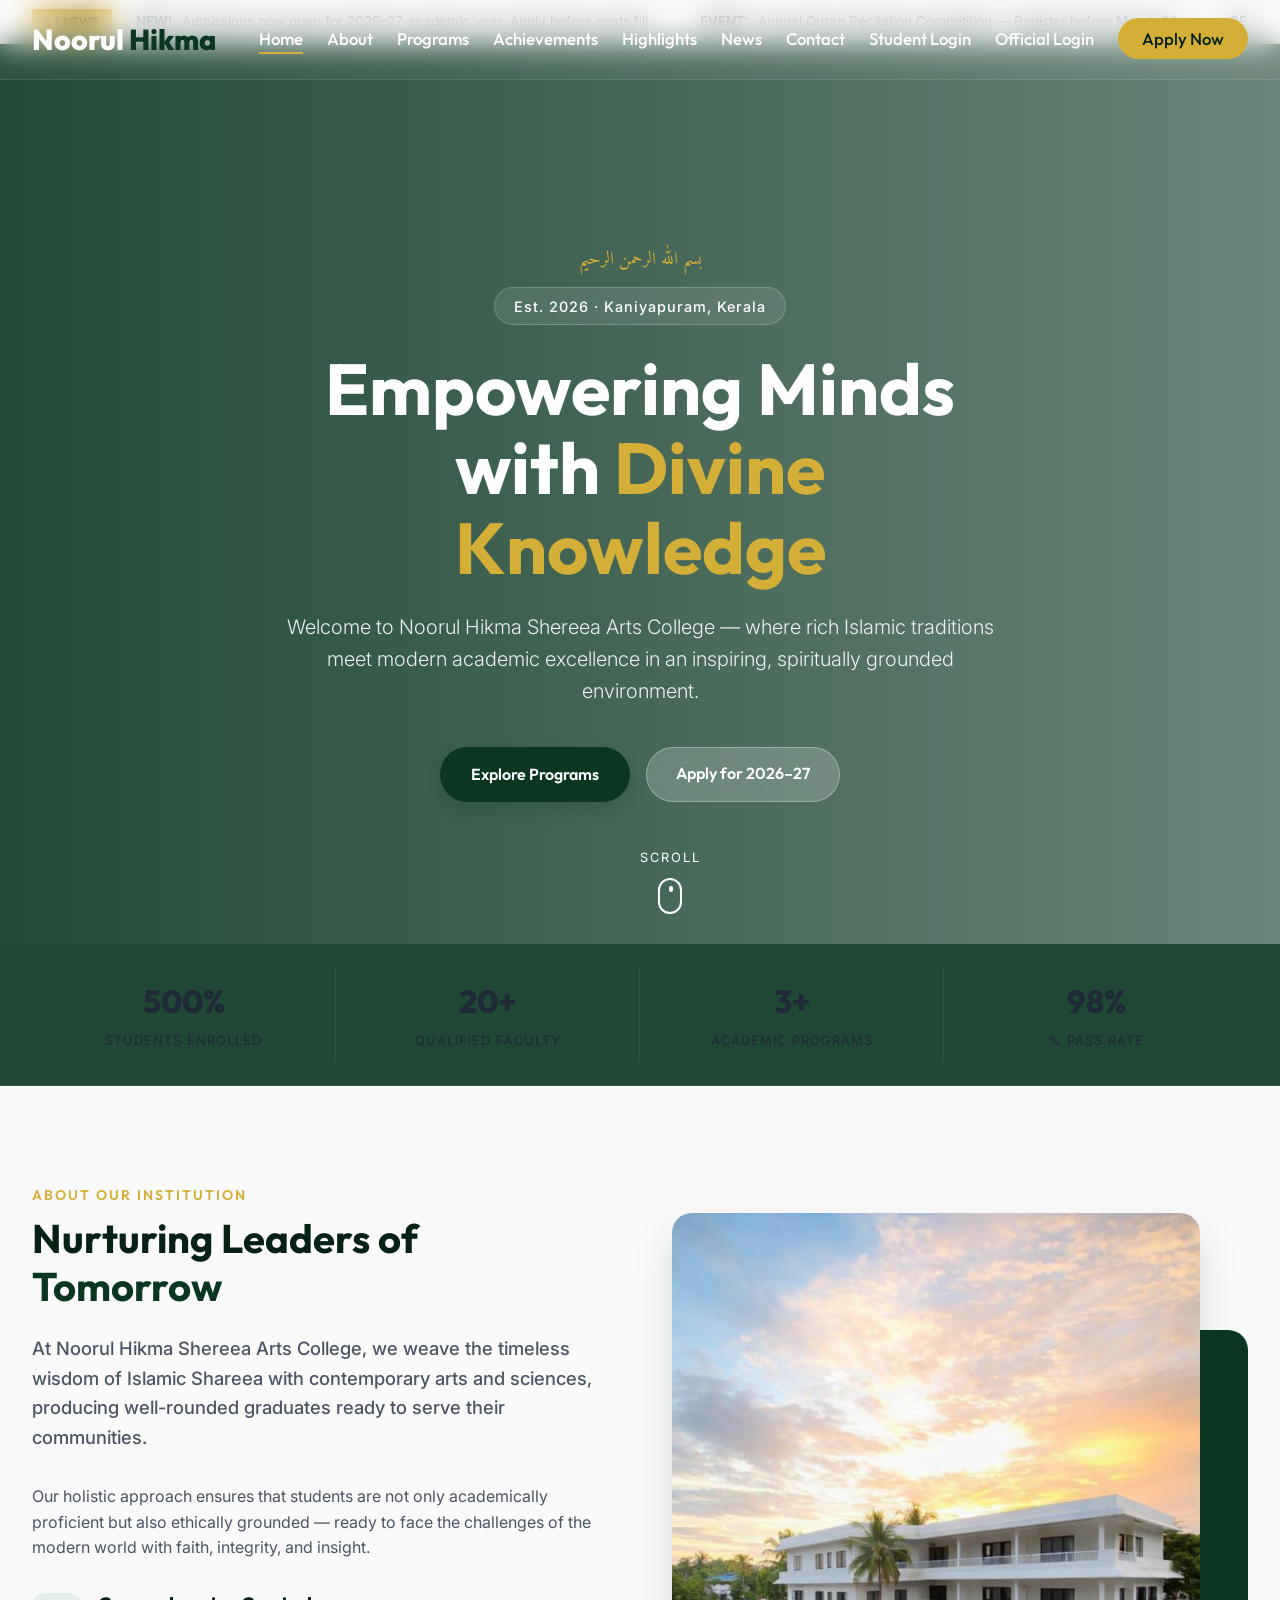
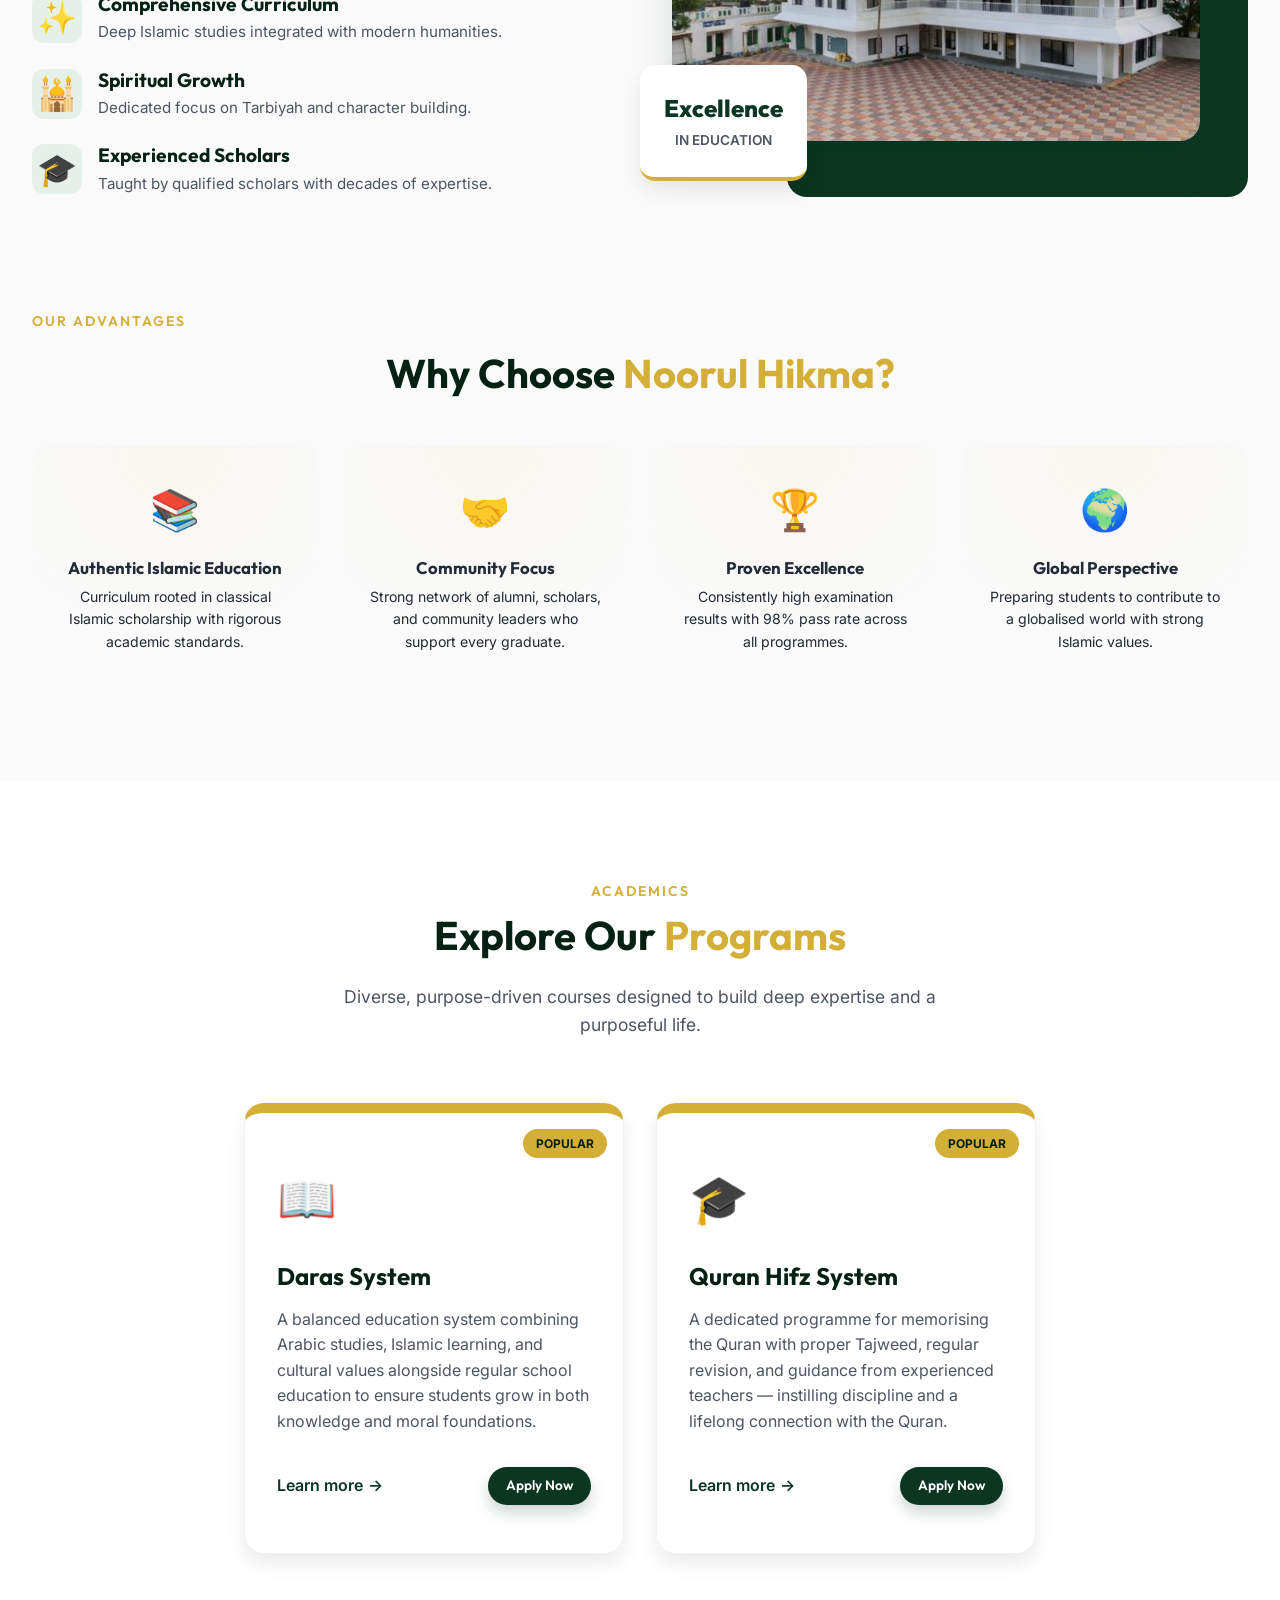
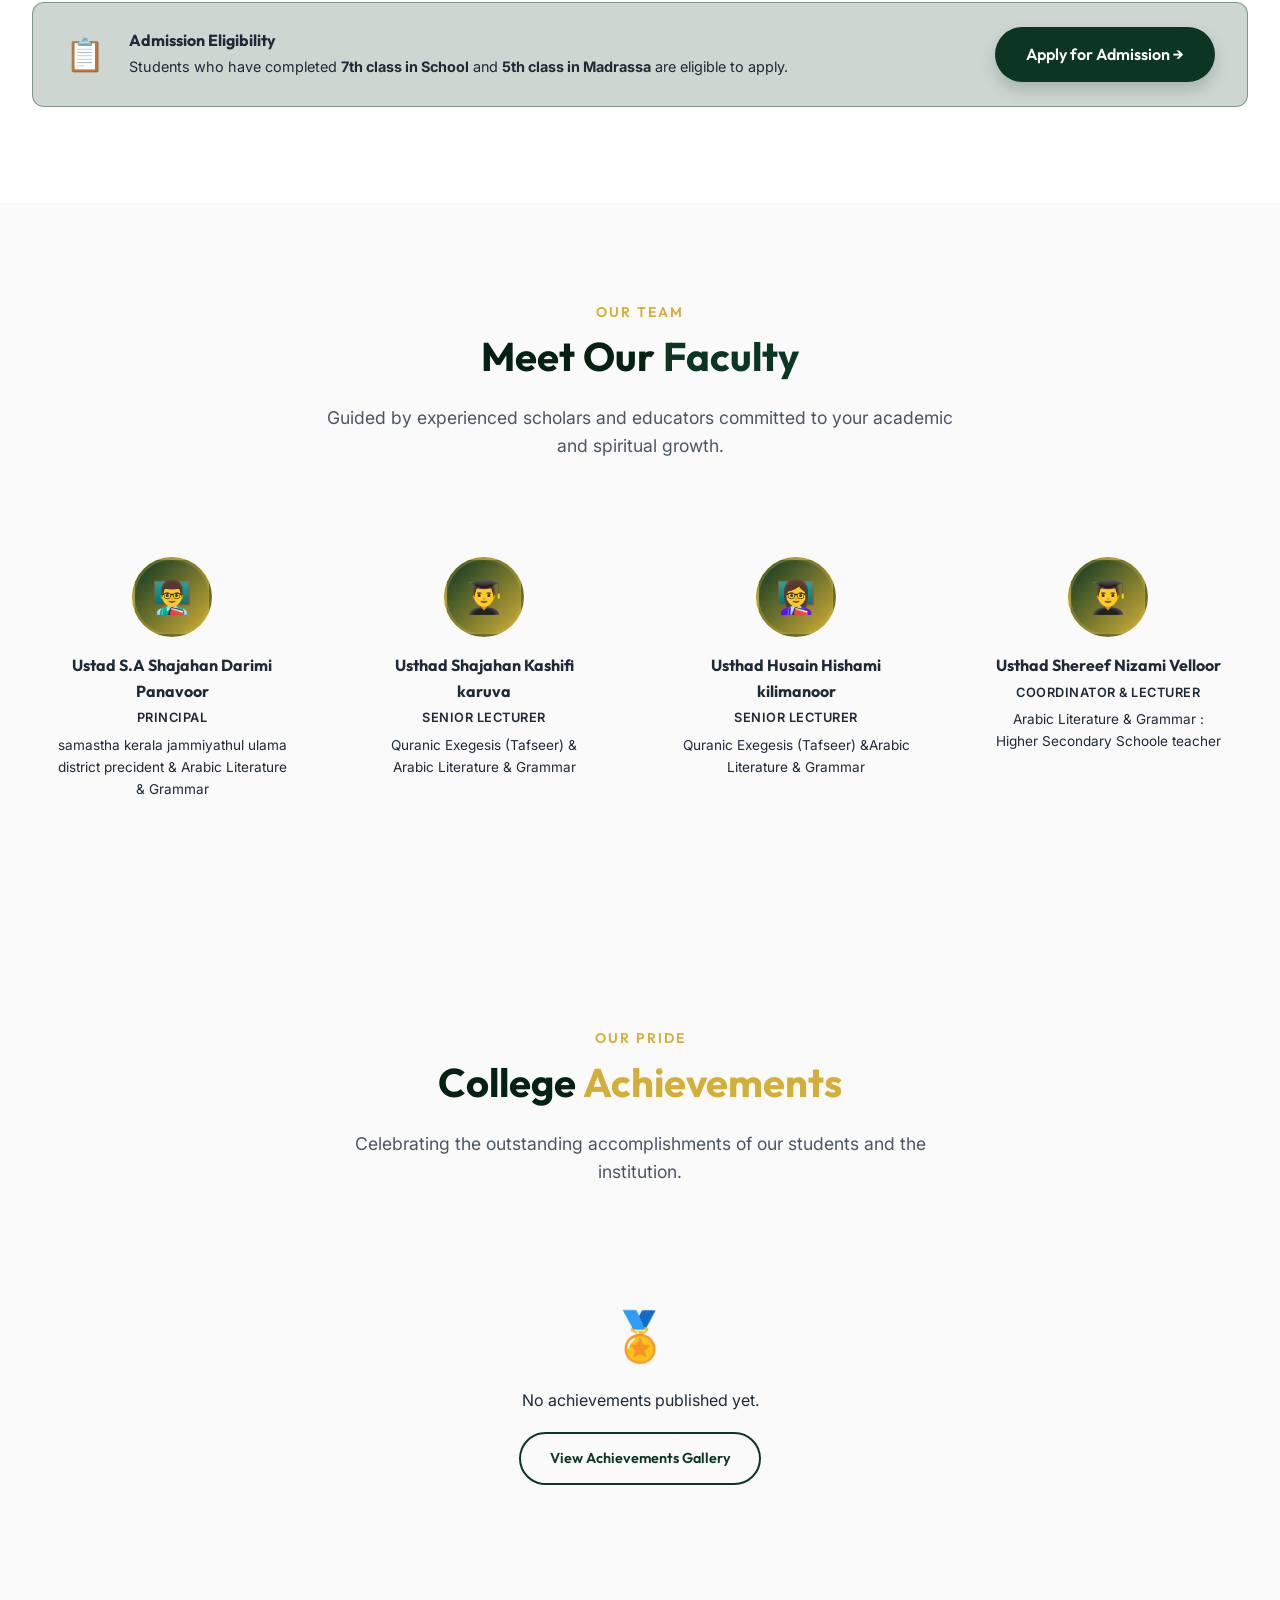
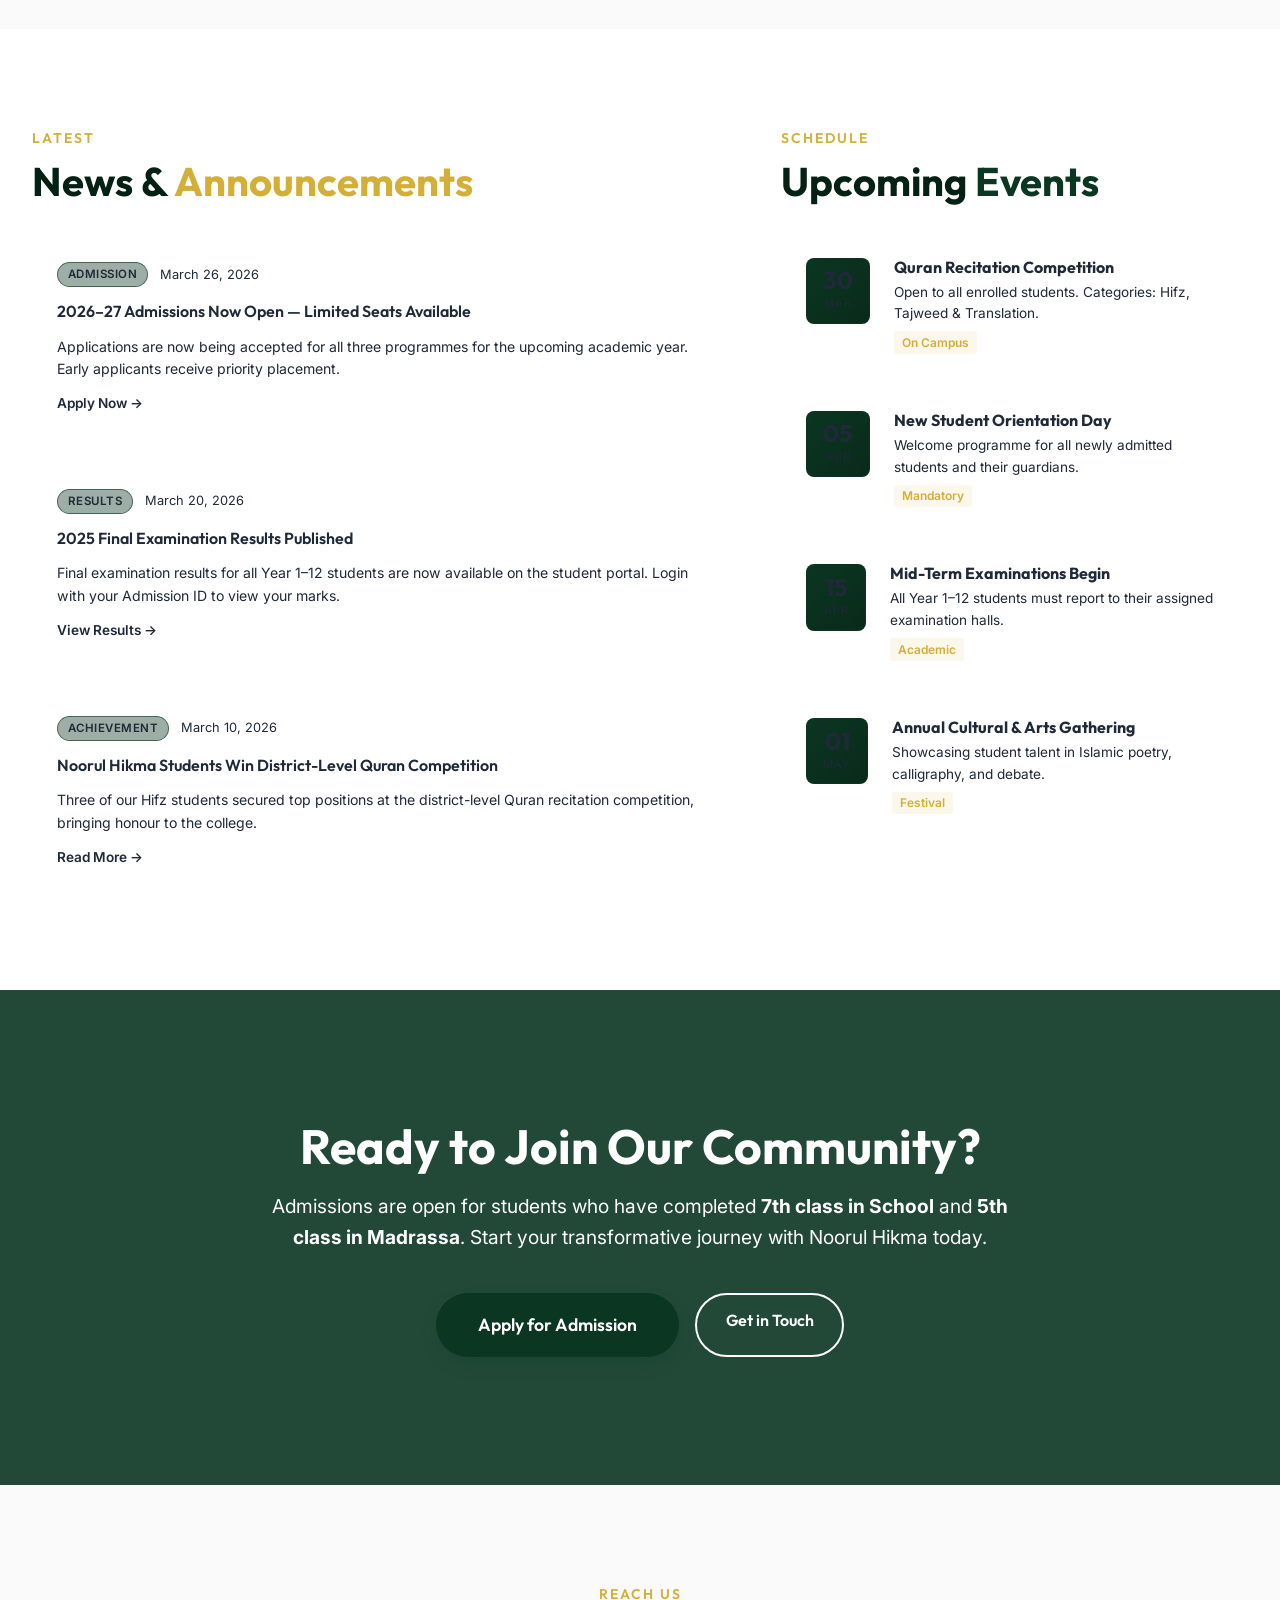
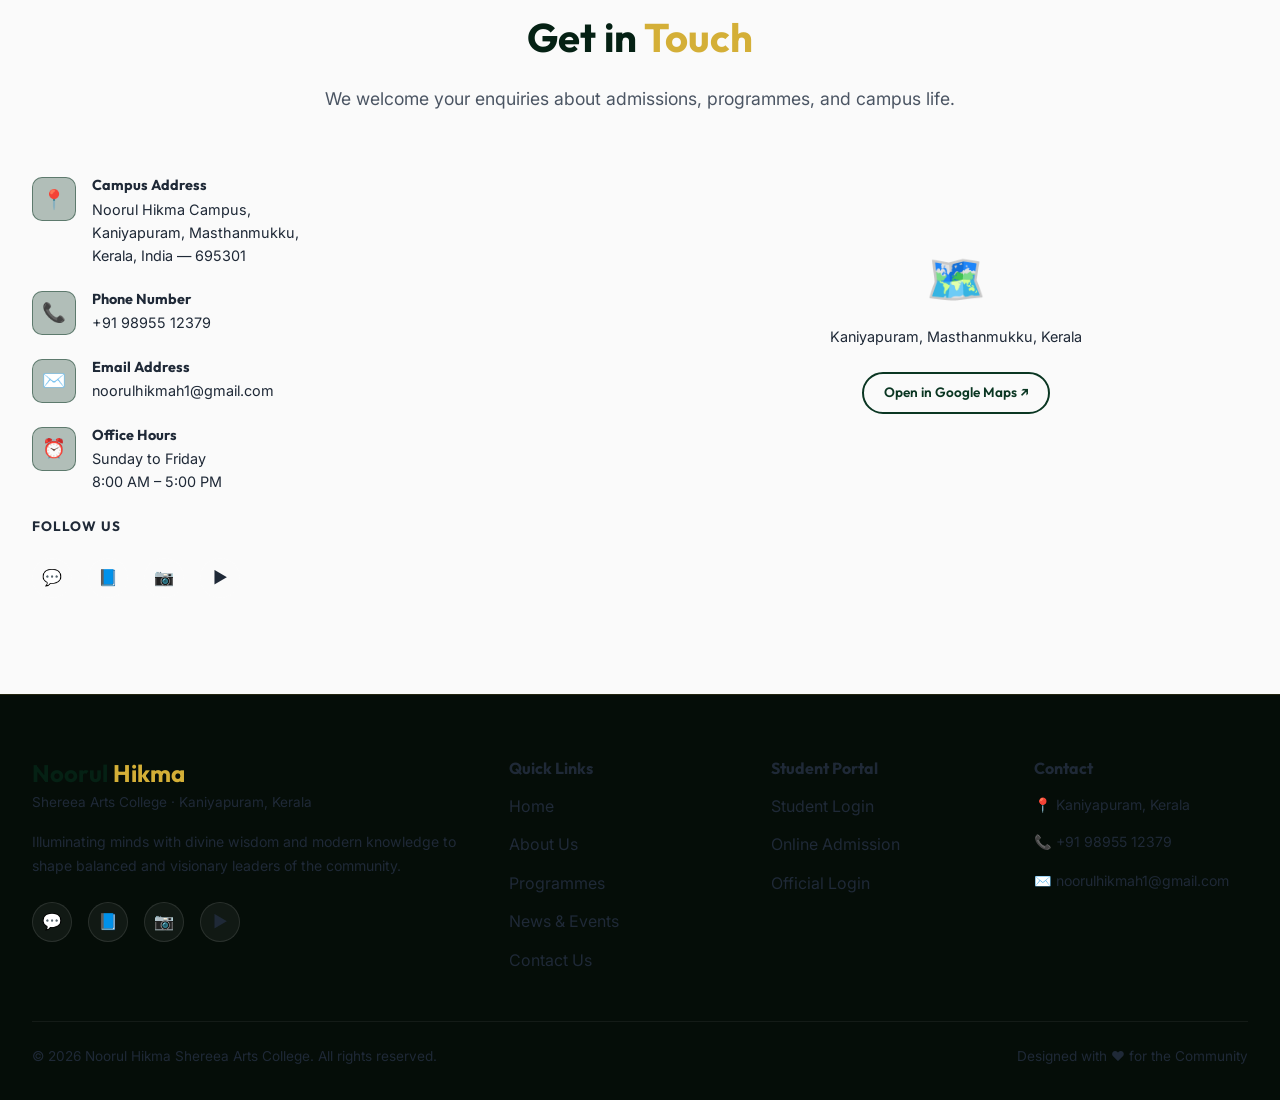
==== index.html @ 11509810 "Add files via upload" ====
<!DOCTYPE html>
<html lang="en">

<head>
    <meta charset="UTF-8">
    <meta name="viewport" content="width=device-width, initial-scale=1.0">
    <title>Noorul Hikma Shereea Arts College | Home</title>
    <meta name="description"
        content="Welcome to Noorul Hikma Shereea Arts College. Excellence in Islamic Studies and Arts education in Kerala, India.">
    <!-- Google Fonts -->
    <link rel="preconnect" href="https://fonts.googleapis.com">
    <link rel="preconnect" href="https://fonts.gstatic.com" crossorigin>
    <link
        href="https://fonts.googleapis.com/css2?family=Inter:wght@400;500;600&family=Outfit:wght@400;600;700;800&family=Amiri:ital,wght@0,400;0,700;1,400&display=swap"
        rel="stylesheet">
    <link rel="stylesheet" href="style.css">
    <style>
        /* ===== ANNOUNCEMENT TICKER ===== */
        .announcement-bar {
            background: linear-gradient(90deg, var(--bg-primary), #0a2a1a, var(--bg-primary));
            border-bottom: 1px solid rgba(212, 175, 55, 0.3);
            padding: 0.55rem 0;
            overflow: hidden;
            position: relative;
            z-index: 100;
        }

        .ticker-wrap {
            display: flex;
            align-items: center;
            gap: 0;
            overflow: hidden;
        }

        .ticker-label {
            background: var(--secondary-color);
            color: #000;
            font-weight: 700;
            font-size: 0.75rem;
            padding: 0.2rem 0.8rem;
            border-radius: 3px;
            white-space: nowrap;
            margin-right: 1.5rem;
            flex-shrink: 0;
        }

        .ticker-content {
            display: flex;
            animation: ticker 28s linear infinite;
            white-space: nowrap;
        }

        .ticker-item {
            color: var(--text-secondary);
            font-size: 0.85rem;
            padding-right: 3rem;
        }

        .ticker-item span {
            color: var(--highlight-color);
            font-weight: 600;
            margin-right: 0.4rem;
        }

        @keyframes ticker {
            0% {
                transform: translateX(0);
            }

            100% {
                transform: translateX(-50%);
            }
        }

        /* ===== STATS BAR ===== */
        .stats-bar {
            background: rgba(10, 54, 34, 0.9);
            border-bottom: 1px solid rgba(212, 175, 55, 0.15);
            padding: 1.5rem 0;
        }

        .stats-grid {
            display: grid;
            grid-template-columns: repeat(4, 1fr);
            text-align: center;
        }

        .stat-item {
            padding: 0.5rem;
            border-right: 1px solid rgba(255, 255, 255, 0.08);
        }

        .stat-item:last-child {
            border-right: none;
        }

        .stat-number {
            font-family: 'Outfit', sans-serif;
            font-size: 2rem;
            font-weight: 800;
            color: var(--highlight-color);
            display: block;
        }

        .stat-label {
            font-size: 0.8rem;
            color: var(--text-secondary);
            text-transform: uppercase;
            letter-spacing: 1px;
            margin-top: 0.2rem;
        }

        /* ===== WHY CHOOSE US ===== */
        .why-grid {
            display: grid;
            grid-template-columns: repeat(auto-fit, minmax(220px, 1fr));
            gap: 1.5rem;
            margin-top: 3rem;
        }

        .why-card {
            background: rgba(255, 255, 255, 0.03);
            border: 1px solid rgba(255, 255, 255, 0.06);
            border-radius: 12px;
            padding: 2rem 1.5rem;
            text-align: center;
            transition: all 0.3s ease;
            position: relative;
            overflow: hidden;
        }

        .why-card:hover {
            border-color: rgba(212, 175, 55, 0.3);
            transform: translateY(-4px);
            background: rgba(255, 255, 255, 0.05);
        }

        .why-card::before {
            content: '';
            position: absolute;
            inset: 0;
            background: radial-gradient(circle at 50% 0%, rgba(212, 175, 55, 0.05) 0%, transparent 70%);
        }

        .why-icon {
            font-size: 2.5rem;
            display: block;
            margin-bottom: 1rem;
        }

        .why-card h4 {
            font-family: 'Outfit', sans-serif;
            color: var(--text-primary);
            margin-bottom: 0.5rem;
            font-size: 1.05rem;
        }

        .why-card p {
            color: var(--text-secondary);
            font-size: 0.88rem;
            line-height: 1.6;
            margin: 0;
        }

        /* ===== FACULTY SECTION ===== */
        .faculty-grid {
            display: grid;
            grid-template-columns: repeat(auto-fit, minmax(200px, 1fr));
            gap: 2rem;
            margin-top: 3rem;
        }

        .faculty-card {
            background: rgba(255, 255, 255, 0.03);
            border: 1px solid rgba(255, 255, 255, 0.06);
            border-radius: 16px;
            padding: 2rem 1.5rem;
            text-align: center;
            transition: all 0.3s ease;
        }

        .faculty-card:hover {
            border-color: rgba(10, 54, 34, 0.6);
            transform: translateY(-4px);
        }

        .faculty-avatar {
            width: 80px;
            height: 80px;
            border-radius: 50%;
            background: linear-gradient(135deg, var(--primary-color), var(--secondary-color));
            display: flex;
            align-items: center;
            justify-content: center;
            font-size: 2rem;
            margin: 0 auto 1rem;
            border: 3px solid rgba(212, 175, 55, 0.3);
        }

        .faculty-name {
            font-family: 'Outfit', sans-serif;
            font-weight: 700;
            color: var(--text-primary);
            margin-bottom: 0.25rem;
        }

        .faculty-role {
            font-size: 0.8rem;
            color: var(--highlight-color);
            font-weight: 600;
            text-transform: uppercase;
            letter-spacing: 0.5px;
        }

        .faculty-subject {
            font-size: 0.85rem;
            color: var(--text-secondary);
            margin-top: 0.4rem;
        }

        /* ===== NEWS SECTION ===== */
        .news-grid {
            display: grid;
            grid-template-columns: repeat(auto-fit, minmax(300px, 1fr));
            gap: 1.5rem;
            margin-top: 3rem;
        }

        .news-card {
            background: rgba(255, 255, 255, 0.03);
            border: 1px solid rgba(255, 255, 255, 0.06);
            border-radius: 12px;
            padding: 1.5rem;
            display: flex;
            flex-direction: column;
            gap: 0.8rem;
            transition: all 0.3s;
        }

        .news-card:hover {
            border-color: rgba(212, 175, 55, 0.2);
            background: rgba(255, 255, 255, 0.05);
        }

        .news-meta {
            display: flex;
            align-items: center;
            gap: 0.8rem;
            flex-wrap: wrap;
        }

        .news-tag {
            background: rgba(10, 54, 34, 0.4);
            color: var(--highlight-color);
            font-size: 0.72rem;
            font-weight: 600;
            padding: 0.15rem 0.6rem;
            border-radius: 20px;
            border: 1px solid rgba(10, 54, 34, 0.6);
            text-transform: uppercase;
            letter-spacing: 0.5px;
        }

        .news-date {
            color: var(--text-secondary);
            font-size: 0.8rem;
        }

        .news-title {
            font-family: 'Outfit', sans-serif;
            font-weight: 600;
            color: var(--text-primary);
            line-height: 1.4;
        }

        .news-desc {
            color: var(--text-secondary);
            font-size: 0.88rem;
            line-height: 1.6;
            flex: 1;
        }

        .news-link {
            color: var(--highlight-color);
            font-size: 0.85rem;
            font-weight: 600;
            text-decoration: none;
            align-self: flex-start;
        }

        .news-link:hover {
            text-decoration: underline;
        }

        /* ===== EVENTS SECTION ===== */
        .events-list {
            display: flex;
            flex-direction: column;
            gap: 1rem;
            margin-top: 2rem;
        }

        .event-item {
            display: flex;
            gap: 1.5rem;
            align-items: flex-start;
            background: rgba(255, 255, 255, 0.03);
            border: 1px solid rgba(255, 255, 255, 0.06);
            border-radius: 12px;
            padding: 1.2rem 1.5rem;
            transition: all 0.3s ease;
        }

        .event-item:hover {
            border-color: rgba(10, 54, 34, 0.5);
        }

        .event-date-box {
            background: linear-gradient(135deg, var(--primary-color), #0a2a1a);
            border-radius: 8px;
            padding: 0.6rem 1rem;
            text-align: center;
            flex-shrink: 0;
            min-width: 60px;
            border: 1px solid rgba(10, 54, 34, 0.6);
        }

        .event-day {
            display: block;
            font-size: 1.5rem;
            font-weight: 800;
            font-family: 'Outfit', sans-serif;
            color: var(--highlight-color);
            line-height: 1;
        }

        .event-month {
            display: block;
            font-size: 0.7rem;
            color: var(--text-secondary);
            text-transform: uppercase;
            letter-spacing: 1px;
            margin-top: 0.2rem;
        }

        .event-info h4 {
            font-family: 'Outfit', sans-serif;
            color: var(--text-primary);
            margin: 0 0 0.3rem;
        }

        .event-info p {
            color: var(--text-secondary);
            font-size: 0.85rem;
            margin: 0;
        }

        .event-badge {
            margin-top: 0.4rem;
            display: inline-block;
            background: rgba(212, 175, 55, 0.1);
            color: var(--secondary-color);
            font-size: 0.75rem;
            padding: 0.1rem 0.5rem;
            border-radius: 3px;
            font-weight: 600;
        }

        /* ===== GALLERY SECTION ===== */
        .gallery-grid {
            display: grid;
            grid-template-columns: repeat(3, 1fr);
            gap: 1rem;
            margin-top: 2rem;
        }

        .gallery-item {
            border-radius: 10px;
            overflow: hidden;
            aspect-ratio: 4/3;
            background: rgba(255, 255, 255, 0.05);
            border: 1px solid rgba(255, 255, 255, 0.06);
            display: flex;
            align-items: center;
            justify-content: center;
            font-size: 2.5rem;
            transition: transform 0.3s;
        }

        .gallery-item:hover {
            transform: scale(1.03);
        }

        /* ===== CONTACT SECTION ===== */
        .contact-grid {
            display: grid;
            grid-template-columns: 1fr 1fr;
            gap: 3rem;
            margin-top: 3rem;
        }

        .contact-info-list {
            display: flex;
            flex-direction: column;
            gap: 1.5rem;
        }

        .contact-info-item {
            display: flex;
            gap: 1rem;
            align-items: flex-start;
        }

        .contact-icon-box {
            width: 44px;
            height: 44px;
            border-radius: 10px;
            background: rgba(10, 54, 34, 0.3);
            border: 1px solid rgba(10, 54, 34, 0.5);
            display: flex;
            align-items: center;
            justify-content: center;
            font-size: 1.2rem;
            flex-shrink: 0;
        }

        .contact-info-item h5 {
            color: var(--text-primary);
            margin: 0 0 0.2rem;
            font-size: 0.9rem;
        }

        .contact-info-item p {
            color: var(--text-secondary);
            font-size: 0.9rem;
            margin: 0;
            line-height: 1.6;
        }

        .contact-map {
            border-radius: 12px;
            overflow: hidden;
            border: 1px solid rgba(255, 255, 255, 0.06);
            background: rgba(255, 255, 255, 0.03);
            height: 300px;
            display: flex;
            align-items: center;
            justify-content: center;
            flex-direction: column;
            gap: 0.5rem;
            color: var(--text-secondary);
        }

        /* ===== SOCIAL LINKS ===== */
        .social-links {
            display: flex;
            gap: 1rem;
            margin-top: 1.5rem;
        }

        .social-link {
            width: 40px;
            height: 40px;
            border-radius: 50%;
            background: rgba(255, 255, 255, 0.05);
            border: 1px solid rgba(255, 255, 255, 0.1);
            display: flex;
            align-items: center;
            justify-content: center;
            font-size: 1rem;
            text-decoration: none;
            transition: all 0.3s;
            color: var(--text-secondary);
        }

        .social-link:hover {
            background: rgba(10, 54, 34, 0.4);
            border-color: rgba(10, 54, 34, 0.8);
            color: var(--highlight-color);
        }

        /* ===== ENHANCED FOOTER ===== */
        .footer-enhanced {
            background: #050d08;
            border-top: 1px solid rgba(212, 175, 55, 0.15);
            padding: 4rem 0 2rem;
        }

        .footer-grid-4 {
            display: grid;
            grid-template-columns: 2fr 1fr 1fr 1fr;
            gap: 3rem;
        }

        .footer-bottom-bar {
            border-top: 1px solid rgba(255, 255, 255, 0.06);
            margin-top: 3rem;
            padding-top: 1.5rem;
            display: flex;
            justify-content: space-between;
            align-items: center;
            flex-wrap: wrap;
            gap: 1rem;
        }

        .footer-bottom-bar p {
            color: var(--text-secondary);
            font-size: 0.85rem;
            margin: 0;
        }

        /* ===== ARABIC BADGE ===== */
        .arabic-badge {
            font-family: 'Amiri', serif;
            font-size: 1.1rem;
            color: var(--secondary-color);
            direction: rtl;
        }

        @media (max-width: 768px) {
            .stats-grid {
                grid-template-columns: repeat(2, 1fr);
            }

            .gallery-grid {
                grid-template-columns: repeat(2, 1fr);
            }

            .contact-grid {
                grid-template-columns: 1fr;
            }

            .footer-grid-4 {
                grid-template-columns: 1fr 1fr;
            }
        }

        @media (max-width: 520px) {
            .stats-grid {
                grid-template-columns: repeat(2, 1fr);
            }

            .footer-grid-4 {
                grid-template-columns: 1fr;
            }
        }

        /* ===== ACHIEVEMENTS FRONTPAGE ===== */
        .frontend-ach-grid {
            display: grid;
            grid-template-columns: repeat(auto-fill, minmax(280px, 1fr));
            gap: 1.5rem;
            margin-top: 2rem;
        }

        .front-ach-card {
            background: rgba(255, 255, 255, 0.03);
            border: 1px solid rgba(255, 255, 255, 0.06);
            border-radius: 12px;
            overflow: hidden;
            transition: all 0.3s ease;
        }

        .front-ach-card:hover {
            border-color: rgba(212, 175, 55, 0.3);
            transform: translateY(-4px);
        }

        .front-ach-img {
            width: 100%;
            height: 200px;
            object-fit: cover;
        }

        .front-ach-content {
            padding: 1.5rem;
        }

        .front-ach-title {
            font-family: 'Outfit', sans-serif;
            color: var(--text-primary);
            font-size: 1.1rem;
            margin-bottom: 0.5rem;
        }

        .front-ach-desc {
            color: var(--text-secondary);
            font-size: 0.9rem;
            line-height: 1.5;
        }
    </style>
</head>

<body>
    <!-- ===== ANNOUNCEMENT TICKER ===== -->
    <div class="announcement-bar">
        <div class="container">
            <div class="ticker-wrap">
                <span class="ticker-label">📢 NEWS</span>
                <div class="ticker-content">
                    <span class="ticker-item"><span>NEW!</span> Admissions now open for 2026–27 academic year. Apply
                        before seats fill.</span>
                    <span class="ticker-item"><span>EVENT:</span> Annual Quran Recitation Competition — Register before
                        March 30.</span>
                    <span class="ticker-item"><span>RESULT:</span> 2025 Final Examination results are now available in
                        the student portal.</span>
                    <span class="ticker-item"><span>INFO:</span> College will remain closed on public holidays. Check
                        the academic calendar.</span>
                    <!-- Duplicate for seamless loop -->
                    <span class="ticker-item"><span>NEW!</span> Admissions now open for 2026–27 academic year. Apply
                        before seats fill.</span>
                    <span class="ticker-item"><span>EVENT:</span> Annual Quran Recitation Competition — Register before
                        March 30.</span>
                    <span class="ticker-item"><span>RESULT:</span> 2025 Final Examination results are now available in
                        the student portal.</span>
                    <span class="ticker-item"><span>INFO:</span> College will remain closed on public holidays. Check
                        the academic calendar.</span>
                </div>
            </div>
        </div>
    </div>

    <!-- Navigation -->
    <nav id="navbar" class="navbar">
        <div class="nav-container">
            <a href="#" class="logo">
                <span class="logo-text">Noorul <span class="highlight">Hikma</span></span>
            </a>
            <div class="menu-toggle" id="mobile-menu">
                <span class="bar"></span><span class="bar"></span><span class="bar"></span>
            </div>
            <ul class="nav-links">
                <li><a href="#home" class="nav-link active">Home</a></li>
                <li><a href="#about" class="nav-link">About</a></li>
                <li><a href="#programs" class="nav-link">Programs</a></li>
                <li><a href="achievements.html" class="nav-link">Achievements</a></li>
                <li><a href="#achievements" class="nav-link">Highlights</a></li>
                <li><a href="#news" class="nav-link">News</a></li>
                <li><a href="#contact" class="nav-link">Contact</a></li>
                <li><a href="student-login.html" class="nav-link">Student Login</a></li>
                <li><a href="official-login.html" class="nav-link">Official Login</a></li>
                <li><a href="admission.html" class="nav-link cta-btn">Apply Now</a></li>
            </ul>
        </div>
    </nav>

    <!-- ===== HERO ===== -->
    <header id="home" class="hero">
        <div class="hero-overlay"></div>
        <div class="hero-content">
            <div class="arabic-badge fade-in-section">بسم الله الرحمن الرحيم</div>
            <div class="badge fade-in-section" style="margin-top:0.8rem;">Est. 2026 · Kaniyapuram, Kerala</div>
            <h1 class="animate-up delay-1">Empowering Minds <br>with <span class="highlight-gold">Divine
                    Knowledge</span></h1>
            <p class="animate-up delay-2">Welcome to Noorul Hikma Shereea Arts College — where rich Islamic traditions
                meet modern academic excellence in an inspiring, spiritually grounded environment.</p>
            <div class="hero-buttons animate-up delay-3">
                <a href="#programs" class="btn btn-primary">Explore Programs</a>
                <a href="admission.html" class="btn btn-secondary glass-btn">Apply for 2026–27</a>
            </div>
        </div>
        <div class="scroll-indicator fade-in-section delay-4">
            <span>Scroll</span>
            <div class="mouse"></div>
        </div>
    </header>

    <!-- ===== STATS BAR ===== -->
    <div class="stats-bar">
        <div class="container">
            <div class="stats-grid">
                <div class="stat-item">
                    <span class="stat-number" data-target="500">0</span>
                    <span class="stat-label">Students Enrolled</span>
                </div>
                <div class="stat-item">
                    <span class="stat-number" data-target="20">0</span>
                    <span class="stat-label">Qualified Faculty</span>
                </div>
                <div class="stat-item">
                    <span class="stat-number" data-target="3">0</span>
                    <span class="stat-label">Academic Programs</span>
                </div>
                <div class="stat-item">
                    <span class="stat-number" data-target="98">0</span>
                    <span class="stat-label">% Pass Rate</span>
                </div>
            </div>
        </div>
    </div>

    <!-- ===== ABOUT SECTION ===== -->
    <section id="about" class="section about-section">
        <div class="container">
            <div class="about-grid">
                <div class="about-text fade-in-section">
                    <div class="section-label">About Our Institution</div>
                    <h2 class="section-title">Nurturing Leaders of <span class="highlight-green">Tomorrow</span></h2>
                    <p class="lead-text">At Noorul Hikma Shereea Arts College, we weave the timeless wisdom of Islamic
                        Shareea with contemporary arts and sciences, producing well-rounded graduates ready to serve
                        their communities.</p>
                    <p>Our holistic approach ensures that students are not only academically proficient but also
                        ethically grounded — ready to face the challenges of the modern world with faith, integrity, and
                        insight.</p>
                    <ul class="feature-list">
                        <li>
                            <div class="feature-icon">✨</div>
                            <div>
                                <h4>Comprehensive Curriculum</h4>
                                <span>Deep Islamic studies integrated with modern humanities.</span>
                            </div>
                        </li>
                        <li>
                            <div class="feature-icon">🕌</div>
                            <div>
                                <h4>Spiritual Growth</h4>
                                <span>Dedicated focus on Tarbiyah and character building.</span>
                            </div>
                        </li>
                        <li>
                            <div class="feature-icon">🎓</div>
                            <div>
                                <h4>Experienced Scholars</h4>
                                <span>Taught by qualified scholars with decades of expertise.</span>
                            </div>
                        </li>
                    </ul>
                </div>
                <div class="about-image fade-in-section delay-2">
                    <div class="image-wrapper">
                        <div class="decorative-pattern"></div>
                        <img src="WhatsApp Image 2026-03-26 at 12.14.52 AM.jpeg" alt="Noorul Hikma College"
                            class="rounded-img" onerror="this.style.display='none'">
                        <div class="experience-badge">
                            <span class="number">Excellence</span>
                            <span class="text">in Education</span>
                        </div>
                    </div>
                </div>
            </div>

            <!-- Why Choose Us -->
            <div style="margin-top: 5rem;">
                <div class="section-label text-center">Our Advantages</div>
                <h2 class="section-title text-center" style="margin-top:0.5rem;">Why Choose <span
                        class="highlight-gold">Noorul Hikma?</span></h2>
                <div class="why-grid">
                    <div class="why-card fade-in-section delay-1">
                        <span class="why-icon">📚</span>
                        <h4>Authentic Islamic Education</h4>
                        <p>Curriculum rooted in classical Islamic scholarship with rigorous academic standards.</p>
                    </div>
                    <div class="why-card fade-in-section delay-2">
                        <span class="why-icon">🤝</span>
                        <h4>Community Focus</h4>
                        <p>Strong network of alumni, scholars, and community leaders who support every graduate.</p>
                    </div>
                    <div class="why-card fade-in-section delay-3">
                        <span class="why-icon">🏆</span>
                        <h4>Proven Excellence</h4>
                        <p>Consistently high examination results with 98% pass rate across all programmes.</p>
                    </div>
                    <div class="why-card fade-in-section delay-4">
                        <span class="why-icon">🌍</span>
                        <h4>Global Perspective</h4>
                        <p>Preparing students to contribute to a globalised world with strong Islamic values.</p>
                    </div>
                </div>
            </div>
        </div>
    </section>

    <!-- ===== PROGRAMS SECTION ===== -->
    <section id="programs" class="section programs-section alt-bg">
        <div class="container">
            <div class="section-header text-center fade-in-section">
                <div class="section-label">Academics</div>
                <h2 class="section-title">Explore Our <span class="highlight-gold">Programs</span></h2>
                <p>Diverse, purpose-driven courses designed to build deep expertise and a purposeful life.</p>
            </div>
            <div class="programs-grid" style="display:flex; flex-wrap:wrap; justify-content:center; gap:2rem;">
                <!-- <div class="program-card fade-in-section delay-1 featured-card">
                    <div class="card-glow"></div>
                    <div class="badge-featured">Popular</div>
                    <div class="card-icon">📚</div>
                    <h3>Faizy Course</h3>
                    <p>An advanced Islamic studies programme focusing on Arabic, theology, and Islamic jurisprudence.
                        Prepares students with knowledge, discipline, and leadership for serving the community.</p>
                    <div
                        style="display:flex; justify-content:space-between; align-items:center; flex-wrap:wrap; gap:0.5rem;">
                        <a href="#" class="read-more" data-modal="faizy-modal">Learn more <span>→</span></a>
                        <a href="admission.html" class="btn btn-primary"
                            style="padding:0.4rem 1rem; font-size:0.85rem;">Apply Now</a>
                    </div>
                </div> -->
                <div class="program-card fade-in-section delay-2 featured-card"
                    style="max-width:380px; flex:0 1 380px;">
                    <div class="card-glow"></div>
                    <div class="badge-featured">Popular</div>
                    <div class="card-icon">📖</div>
                    <h3>Daras System</h3>
                    <p>A balanced education system combining Arabic studies, Islamic learning, and cultural values
                        alongside regular school education to ensure students grow in both knowledge and moral
                        foundations.</p>
                    <div
                        style="display:flex; justify-content:space-between; align-items:center; flex-wrap:wrap; gap:0.5rem;">
                        <a href="#" class="read-more" data-modal="daras-modal">Learn more <span>→</span></a>
                        <a href="admission.html" class="btn btn-primary"
                            style="padding:0.4rem 1rem; font-size:0.85rem;">Apply Now</a>
                    </div>
                </div>
                <div class="program-card fade-in-section delay-3 featured-card"
                    style="max-width:380px; flex:0 1 380px;">
                    <div class="card-glow"></div>
                    <div class="badge-featured">Popular</div>
                    <div class="card-icon">🎓</div>
                    <h3>Quran Hifz System</h3>
                    <p>A dedicated programme for memorising the Quran with proper Tajweed, regular revision, and
                        guidance from experienced teachers — instilling discipline and a lifelong connection with the
                        Quran.</p>
                    <div
                        style="display:flex; justify-content:space-between; align-items:center; flex-wrap:wrap; gap:0.5rem;">
                        <a href="#" class="read-more" data-modal="hifz-modal">Learn more <span>→</span></a>
                        <a href="admission.html" class="btn btn-primary"
                            style="padding:0.4rem 1rem; font-size:0.85rem;">Apply Now</a>
                    </div>
                </div>
            </div>

            <!-- Admission Eligibility Bar -->
            <div
                style="margin-top:3rem; background:rgba(10,54,34,0.2); border:1px solid rgba(10,54,34,0.4); border-radius:12px; padding:1.5rem 2rem; display:flex; align-items:center; gap:1.5rem; flex-wrap:wrap;">
                <div style="font-size:2rem;">📋</div>
                <div>
                    <h4 style="color:var(--text-primary); margin-bottom:0.3rem;">Admission Eligibility</h4>
                    <p style="color:var(--text-secondary); margin:0; font-size:0.9rem;">Students who have completed
                        <strong style="color:var(--highlight-color);">7th class in School</strong> and <strong
                            style="color:var(--highlight-color);">5th class in Madrassa</strong> are eligible to apply.
                    </p>
                </div>
                <a href="admission.html" class="btn btn-primary" style="margin-left:auto;">Apply for Admission →</a>
            </div>
        </div>
    </section>

    <!-- ===== FACULTY SECTION ===== -->
    <section class="section about-section" id="faculty">
        <div class="container">
            <div class="section-header text-center fade-in-section">
                <div class="section-label">Our Team</div>
                <h2 class="section-title">Meet Our <span class="highlight-green">Faculty</span></h2>
                <p>Guided by experienced scholars and educators committed to your academic and spiritual growth.</p>
            </div>
            <div class="faculty-grid">
                <div class="faculty-card fade-in-section delay-1">
                    <div class="faculty-avatar">👨‍🏫</div>
                    <div class="faculty-name">Ustad S.A Shajahan Darimi Panavoor </div>
                    <div class="faculty-role">Principal</div>
                    <div class="faculty-subject">samastha kerala jammiyathul ulama district precident & Arabic
                        Literature & Grammar </div>
                </div>
                <div class="faculty-card fade-in-section delay-2">
                    <div class="faculty-avatar">👨‍🎓</div>
                    <div class="faculty-name">Usthad Shajahan Kashifi karuva</div>
                    <div class="faculty-role">Senior Lecturer</div>
                    <div class="faculty-subject">Quranic Exegesis (Tafseer) & Arabic Literature & Grammar</div>
                </div>
                <div class="faculty-card fade-in-section delay-3">
                    <div class="faculty-avatar">👩‍🏫</div>
                    <div class="faculty-name">Usthad Husain Hishami kilimanoor</div>
                    <div class="faculty-role"> Senior Lecturer</div>
                    <div class="faculty-subject">Quranic Exegesis (Tafseer) &Arabic Literature & Grammar</div>
                </div>
                <div class="faculty-card fade-in-section delay-4">
                    <div class="faculty-avatar">👨‍🎓</div>
                    <div class="faculty-name">Usthad Shereef Nizami Velloor</div>
                    <div class="faculty-role">Coordinator & Lecturer</div>
                    <div class="faculty-subject">Arabic Literature & Grammar : Higher Secondary Schoole teacher</div>
                </div>
            </div>
        </div>
    </section>

    <!-- ===== ACHIEVEMENTS SECTION ===== -->
    <section id="achievements" class="section">
        <div class="container">
            <div class="section-header text-center fade-in-section">
                <div class="section-label">Our Pride</div>
                <h2 class="section-title">College <span class="highlight-gold">Achievements</span></h2>
                <p>Celebrating the outstanding accomplishments of our students and the institution.</p>
            </div>
            <div id="frontendAchGallery" class="frontend-ach-grid fade-in-section delay-1">
                <!-- Achievements dynamically loaded here by script -->
            </div>
        </div>
    </section>

    <!-- ===== NEWS & EVENTS SECTION ===== -->
    <section id="news" class="section programs-section alt-bg">
        <div class="container">
            <div style="display:grid; grid-template-columns:1.5fr 1fr; gap:3rem; align-items:start;"
                class="news-events-grid">
                <!-- News -->
                <div>
                    <div class="section-label">Latest</div>
                    <h2 class="section-title">News & <span class="highlight-gold">Announcements</span></h2>
                    <div class="news-grid" style="grid-template-columns:1fr; margin-top:2rem;">
                        <div class="news-card fade-in-section delay-1">
                            <div class="news-meta">
                                <span class="news-tag">Admission</span>
                                <span class="news-date">March 26, 2026</span>
                            </div>
                            <div class="news-title">2026–27 Admissions Now Open — Limited Seats Available</div>
                            <div class="news-desc">Applications are now being accepted for all three programmes for the
                                upcoming academic year. Early applicants receive priority placement.</div>
                            <a href="admission.html" class="news-link">Apply Now →</a>
                        </div>
                        <div class="news-card fade-in-section delay-2">
                            <div class="news-meta">
                                <span class="news-tag">Results</span>
                                <span class="news-date">March 20, 2026</span>
                            </div>
                            <div class="news-title">2025 Final Examination Results Published</div>
                            <div class="news-desc">Final examination results for all Year 1–12 students are now
                                available on the student portal. Login with your Admission ID to view your marks.</div>
                            <a href="student-login.html" class="news-link">View Results →</a>
                        </div>
                        <div class="news-card fade-in-section delay-3">
                            <div class="news-meta">
                                <span class="news-tag">Achievement</span>
                                <span class="news-date">March 10, 2026</span>
                            </div>
                            <div class="news-title">Noorul Hikma Students Win District-Level Quran Competition</div>
                            <div class="news-desc">Three of our Hifz students secured top positions at the
                                district-level Quran recitation competition, bringing honour to the college.</div>
                            <a href="#" class="news-link">Read More →</a>
                        </div>
                    </div>
                </div>

                <!-- Events -->
                <div>
                    <div class="section-label">Schedule</div>
                    <h2 class="section-title">Upcoming <span class="highlight-green">Events</span></h2>
                    <div class="events-list">
                        <div class="event-item fade-in-section delay-1">
                            <div class="event-date-box">
                                <span class="event-day">30</span>
                                <span class="event-month">Mar</span>
                            </div>
                            <div class="event-info">
                                <h4>Quran Recitation Competition</h4>
                                <p>Open to all enrolled students. Categories: Hifz, Tajweed & Translation.</p>
                                <span class="event-badge">On Campus</span>
                            </div>
                        </div>
                        <div class="event-item fade-in-section delay-2">
                            <div class="event-date-box">
                                <span class="event-day">05</span>
                                <span class="event-month">Apr</span>
                            </div>
                            <div class="event-info">
                                <h4>New Student Orientation Day</h4>
                                <p>Welcome programme for all newly admitted students and their guardians.</p>
                                <span class="event-badge">Mandatory</span>
                            </div>
                        </div>
                        <div class="event-item fade-in-section delay-3">
                            <div class="event-date-box">
                                <span class="event-day">15</span>
                                <span class="event-month">Apr</span>
                            </div>
                            <div class="event-info">
                                <h4>Mid-Term Examinations Begin</h4>
                                <p>All Year 1–12 students must report to their assigned examination halls.</p>
                                <span class="event-badge">Academic</span>
                            </div>
                        </div>
                        <div class="event-item fade-in-section delay-4">
                            <div class="event-date-box">
                                <span class="event-day">01</span>
                                <span class="event-month">May</span>
                            </div>
                            <div class="event-info">
                                <h4>Annual Cultural & Arts Gathering</h4>
                                <p>Showcasing student talent in Islamic poetry, calligraphy, and debate.</p>
                                <span class="event-badge">Festival</span>
                            </div>
                        </div>
                    </div>
                </div>
            </div>
        </div>
    </section>

    <!-- ===== ADMISSIONS CTA ===== -->
    <section id="admissions" class="cta-section fade-in-section">
        <div class="cta-overlay"></div>
        <div class="cta-container">
            <h2 class="animate-up">Ready to Join Our Community?</h2>
            <p class="animate-up delay-1">Admissions are open for students who have completed <strong>7th class in
                    School</strong> and <strong>5th class in Madrassa</strong>. Start your transformative journey with
                Noorul Hikma today.</p>
            <div class="cta-buttons animate-up delay-2">
                <a href="admission.html" class="btn btn-primary btn-large">Apply for Admission</a>
                <a href="#contact" class="btn btn-outline-white">Get in Touch</a>
            </div>
        </div>
    </section>

    <!-- ===== CONTACT SECTION ===== -->
    <section id="contact" class="section about-section">
        <div class="container">
            <div class="section-header text-center fade-in-section">
                <div class="section-label">Reach Us</div>
                <h2 class="section-title">Get in <span class="highlight-gold">Touch</span></h2>
                <p>We welcome your enquiries about admissions, programmes, and campus life.</p>
            </div>
            <div class="contact-grid">
                <div class="contact-info-list">
                    <div class="contact-info-item fade-in-section delay-1">
                        <div class="contact-icon-box">📍</div>
                        <div>
                            <h5>Campus Address</h5>
                            <p>Noorul Hikma Campus,<br>Kaniyapuram, Masthanmukku,<br>Kerala, India — 695301</p>
                        </div>
                    </div>
                    <div class="contact-info-item fade-in-section delay-2">
                        <div class="contact-icon-box">📞</div>
                        <div>
                            <h5>Phone Number</h5>
                            <p>+91 98955 12379</p>
                        </div>
                    </div>
                    <div class="contact-info-item fade-in-section delay-3">
                        <div class="contact-icon-box">✉️</div>
                        <div>
                            <h5>Email Address</h5>
                            <p>noorulhikmah1@gmail.com</p>
                        </div>
                    </div>
                    <div class="contact-info-item fade-in-section delay-4">
                        <div class="contact-icon-box">⏰</div>
                        <div>
                            <h5>Office Hours</h5>
                            <p>Sunday to Friday<br>8:00 AM – 5:00 PM</p>
                        </div>
                    </div>
                    <div>
                        <h5
                            style="color:var(--text-secondary); font-size:0.85rem; text-transform:uppercase; letter-spacing:1px; margin-bottom:0.8rem;">
                            Follow Us</h5>
                        <div class="social-links">
                            <a class="social-link" href="#" title="WhatsApp">💬</a>
                            <a class="social-link" href="#" title="Facebook">📘</a>
                            <a class="social-link" href="#" title="Instagram">📷</a>
                            <a class="social-link" href="#" title="YouTube">▶️</a>
                        </div>
                    </div>
                </div>
                <div>
                    <div class="contact-map fade-in-section delay-2">
                        <span style="font-size:3rem;">🗺️</span>
                        <p style="margin:0; font-size:0.9rem;">Kaniyapuram, Masthanmukku, Kerala</p>
                        <a href="https://maps.google.com/?q=Kaniyapuram,Kerala" target="_blank" class="btn btn-outline"
                            style="margin-top:1rem; font-size:0.85rem; padding:0.5rem 1.2rem;">Open in Google Maps ↗</a>
                    </div>
                </div>
            </div>
        </div>
    </section>

    <!-- ===== FOOTER ===== -->
    <footer class="footer-enhanced">
        <div class="container">
            <div class="footer-grid-4">
                <div>
                    <h3 style="font-family:'Outfit',sans-serif; font-size:1.5rem; margin-bottom:0.3rem;">Noorul <span
                            style="color:var(--secondary-color);">Hikma</span></h3>
                    <p style="color:var(--text-secondary); font-size:0.85rem; margin-bottom:1rem;">Shereea Arts College
                        · Kaniyapuram, Kerala</p>
                    <p style="color:var(--text-secondary); font-size:0.88rem; line-height:1.7;">Illuminating minds with
                        divine wisdom and modern knowledge to shape balanced and visionary leaders of the community.</p>
                    <div class="social-links">
                        <a class="social-link" href="#" title="WhatsApp">💬</a>
                        <a class="social-link" href="#" title="Facebook">📘</a>
                        <a class="social-link" href="#" title="Instagram">📷</a>
                        <a class="social-link" href="#" title="YouTube">▶️</a>
                    </div>
                </div>
                <div>
                    <h4 style="color:var(--text-primary); margin-bottom:1rem; font-family:'Outfit',sans-serif;">Quick
                        Links</h4>
                    <ul class="footer-links">
                        <li><a href="#home">Home</a></li>
                        <li><a href="#about">About Us</a></li>
                        <li><a href="#programs">Programmes</a></li>
                        <li><a href="#news">News & Events</a></li>
                        <li><a href="#contact">Contact Us</a></li>
                    </ul>
                </div>
                <div>
                    <h4 style="color:var(--text-primary); margin-bottom:1rem; font-family:'Outfit',sans-serif;">Student
                        Portal</h4>
                    <ul class="footer-links">
                        <li><a href="student-login.html">Student Login</a></li>
                        <li><a href="admission.html">Online Admission</a></li>
                        <li><a href="official-login.html" style="color:var(--highlight-color);">Official Login</a></li>
                    </ul>
                </div>
                <div>
                    <h4 style="color:var(--text-primary); margin-bottom:1rem; font-family:'Outfit',sans-serif;">Contact
                    </h4>
                    <ul class="footer-links">
                        <li style="color:var(--text-secondary); font-size:0.88rem;">📍 Kaniyapuram, Kerala</li>
                        <li><a href="tel:+919895512379" style="font-size:0.88rem;">📞 +91 98955 12379</a></li>
                        <li><a href="mailto:noorulhikmah1@gmail.com" style="font-size:0.88rem;">✉️
                                noorulhikmah1@gmail.com</a></li>
                    </ul>
                </div>
            </div>
            <div class="footer-bottom-bar">
                <p>© 2026 Noorul Hikma Shereea Arts College. All rights reserved.</p>
                <p style="color:var(--text-secondary);">Designed with ❤️ for the Community</p>
            </div>
        </div>
    </footer>

    <!-- ===== MODALS ===== -->
    <div id="faizy-modal" class="modal">
        <div class="modal-content">
            <span class="close-modal">&times;</span>
            <div class="modal-body">
                <h3>Faizy Course</h3>
                <h4 class="highlight-green">Comprehensive Islamic Scholarship</h4>
                <p>The Faizy course is a flagship programme designed to produce profoundly knowledgeable Islamic
                    scholars and leaders who can guide the community effectively.</p>
                <ul>
                    <li><strong>Curriculum:</strong> Deep focus on Tafseer, Hadith, Fiqh, Aqeedah, and Arabic
                        Literature.</li>
                    <li><strong>Career Path:</strong> Graduates become Khatibs, religious scholars, teachers, and
                        community leaders.</li>
                    <li><strong>Skill Development:</strong> Leadership, public speaking, academic research, and
                        spiritual discipline.</li>
                </ul>
                <a href="admission.html" class="btn btn-primary mt-3">Apply Now</a>
            </div>
        </div>
    </div>
    <div id="daras-modal" class="modal">
        <div class="modal-content">
            <span class="close-modal">&times;</span>
            <div class="modal-body">
                <h3>Daras System</h3>
                <h4 class="highlight-green">Traditional Learning Meets Modernity</h4>
                <p>The Daras System offers a robust, residential learning environment that carefully balances classical
                    Arabic and Islamic studies alongside regular school education.</p>
                <ul>
                    <li><strong>Structure:</strong> Study circles traditionally held inside mosques or specialised
                        classrooms with close mentorship.</li>
                    <li><strong>Outcome:</strong> Ensures students do not miss mainstream academics while absorbing deep
                        Islamic values.</li>
                    <li><strong>Advantage:</strong> Cultivates incredibly strong moral foundations and ethical
                        perspectives in youth.</li>
                </ul>
                <a href="admission.html" class="btn btn-primary mt-3">Apply Now</a>
            </div>
        </div>
    </div>
    <div id="hifz-modal" class="modal">
        <div class="modal-content">
            <span class="close-modal">&times;</span>
            <div class="modal-body">
                <h3>Quran Hifz System</h3>
                <h4 class="highlight-green">Preserving the Divine Words</h4>
                <p>Our dedicated Quran Hifz programme guides students in fully memorising the Holy Quran under the
                    supervision of highly qualified and experienced teachers.</p>
                <ul>
                    <li><strong>Methodology:</strong> Systematic daily memorisation with stringent regular revision
                        schedules.</li>
                    <li><strong>Tajweed:</strong> Heavy emphasis on perfect pronunciation and rules of recitation.</li>
                    <li><strong>Spiritual Growth:</strong> Instills immense discipline, focus, and a lifelong spiritual
                        connection with the Quran.</li>
                </ul>
                <a href="admission.html" class="btn btn-primary mt-3">Apply Now</a>
            </div>
        </div>
    </div>

    <script src="script.js"></script>
    <script>
        // Animated counter
        function animateCounters() {
            document.querySelectorAll('.stat-number[data-target]').forEach(el => {
                const target = parseInt(el.getAttribute('data-target'));
                let current = 0;
                const step = Math.ceil(target / 60);
                const timer = setInterval(() => {
                    current = Math.min(current + step, target);
                    el.textContent = current + (target >= 98 ? '%' : '+');
                    if (current >= target) clearInterval(timer);
                }, 25);
            });
        }
        // Trigger when stats bar enters view
        const statsBar = document.querySelector('.stats-bar');
        const statsObserver = new IntersectionObserver(entries => {
            if (entries[0].isIntersecting) { animateCounters(); statsObserver.disconnect(); }
        }, { threshold: 0.5 });
        if (statsBar) statsObserver.observe(statsBar);

        // Responsive news-events grid fix
        const neGrid = document.querySelector('.news-events-grid');
        if (neGrid && window.innerWidth < 900) {
            neGrid.style.gridTemplateColumns = '1fr';
        }

        // Load Dynamic Achievements — only show officially uploaded ones
        // Clear any old default sample data first
        (function () {
            const stored = JSON.parse(localStorage.getItem('noorulHikmaAchievements'));
            if (stored && stored.some(a => [1, 2, 3, 4, 5, 6].includes(a.id) && !a.isOfficial)) {
                localStorage.removeItem('noorulHikmaAchievements');
            }
        })();

        const achData = JSON.parse(localStorage.getItem('noorulHikmaAchievements')) || [];
        const frontendAchGallery = document.getElementById('frontendAchGallery');
        if (frontendAchGallery) {
            if (achData.length === 0) {
                frontendAchGallery.innerHTML = `
                    <div style="grid-column:1/-1; text-align:center; padding:3rem; color:var(--text-secondary);">
                        <div style="font-size:3rem;">🏅</div>
                        <p style="margin:0.8rem 0 1.2rem;">No achievements published yet.</p>
                        <a href="achievements.html" class="btn btn-outline" style="font-size:0.9rem;">View Achievements Gallery</a>
                    </div>`;
            } else {
                frontendAchGallery.innerHTML = achData.map(a => `
                    <div class="front-ach-card">
                        <img src="${a.image}" alt="${a.title}" class="front-ach-img" onerror="this.style.display='none'">
                        <div class="front-ach-content">
                            <h4 class="front-ach-title">${a.title}</h4>
                            <p class="front-ach-desc">${a.desc}</p>
                        </div>
                    </div>
                `).join('');
            }
        }
    </script>
</body>

</html>
---- style.css ----
/* ---- Noorul Hikma Shereea Arts College Styles ---- */

/* CSS Variables */
:root {
    --primary-color: #0A3622;
    --primary-light: #125537;
    --primary-dark: #052114;
    --secondary-color: #D4AF37;
    --secondary-light: #F0D472;
    --accent-color: #E6F0EA;
    --text-main: #1F2937;
    --text-light: #4B5563;
    --bg-main: #FAFAFA;
    --bg-alt: #FFFFFF;
    --white: #FFFFFF;

    --font-heading: 'Outfit', sans-serif;
    --font-body: 'Inter', sans-serif;

    --transition: all 0.3s cubic-bezier(0.25, 0.8, 0.25, 1);
    --shadow-sm: 0 4px 6px rgba(0, 0, 0, 0.05);
    --shadow-md: 0 10px 20px rgba(0, 0, 0, 0.08);
    --shadow-lg: 0 20px 40px rgba(10, 54, 34, 0.15);
    --nav-height: 80px;
}

/* Reset & Base */
* {
    margin: 0;
    padding: 0;
    box-sizing: border-box;
}

html {
    scroll-behavior: auto;
    /* Handled by JS for better offset support */
}

body {
    font-family: var(--font-body);
    font-size: 16px;
    line-height: 1.6;
    color: var(--text-main);
    background-color: var(--bg-main);
    overflow-x: hidden;
}

h1,
h2,
h3,
h4,
h5,
h6 {
    font-family: var(--font-heading);
    font-weight: 700;
    line-height: 1.2;
    color: var(--primary-dark);
}

a {
    text-decoration: none;
    color: inherit;
    transition: var(--transition);
}

ul {
    list-style: none;
}

.highlight {
    color: var(--primary-color);
}

.highlight-gold {
    color: var(--secondary-color);
}

.highlight-green {
    color: var(--primary-color);
}

.container {
    width: 100%;
    max-width: 1280px;
    margin: 0 auto;
    padding: 0 2rem;
}

.section {
    padding: 6rem 0;
}

.section-title {
    font-size: 2.5rem;
    margin-bottom: 1.5rem;
}

.section-label {
    display: inline-block;
    color: var(--secondary-color);
    font-family: var(--font-heading);
    font-weight: 600;
    text-transform: uppercase;
    letter-spacing: 2px;
    font-size: 0.875rem;
    margin-bottom: 0.5rem;
}

.alt-bg {
    background-color: var(--bg-alt);
}

.text-center {
    text-align: center;
}

/* ---- Buttons ---- */
.btn {
    display: inline-block;
    padding: 0.8rem 1.8rem;
    border-radius: 50px;
    font-family: var(--font-heading);
    font-weight: 600;
    cursor: pointer;
    border: 2px solid transparent;
    transition: var(--transition);
}

.btn-primary {
    background-color: var(--primary-color);
    color: var(--white);
    box-shadow: 0 8px 15px rgba(10, 54, 34, 0.2);
}

.btn-primary:hover {
    background-color: var(--primary-light);
    transform: translateY(-3px);
    box-shadow: 0 12px 20px rgba(10, 54, 34, 0.3);
}

.btn-secondary {
    background-color: var(--secondary-color);
    color: var(--primary-dark);
}

.btn-secondary:hover {
    background-color: var(--secondary-light);
    transform: translateY(-3px);
}

.btn-outline {
    border-color: var(--primary-color);
    color: var(--primary-color);
}

.btn-outline:hover {
    background-color: var(--primary-color);
    color: var(--white);
}

.btn-outline-white {
    border-color: var(--white);
    color: var(--white);
}

.btn-outline-white:hover {
    background-color: var(--white);
    color: var(--primary-color);
}

.btn-large {
    padding: 1rem 2.5rem;
    font-size: 1.1rem;
}

.glass-btn {
    background: rgba(255, 255, 255, 0.2);
    backdrop-filter: blur(10px);
    -webkit-backdrop-filter: blur(10px);
    border: 1px solid rgba(255, 255, 255, 0.3);
    color: var(--white);
}

.glass-btn:hover {
    background: rgba(255, 255, 255, 0.3);
    color: var(--white);
}

/* ---- Navigation ---- */
.navbar {
    position: fixed;
    top: 0;
    left: 0;
    width: 100%;
    height: var(--nav-height);
    z-index: 1000;
    transition: var(--transition);
    background: rgba(255, 255, 255, 0.05);
    backdrop-filter: blur(15px);
    -webkit-backdrop-filter: blur(15px);
    border-bottom: 1px solid rgba(255, 255, 255, 0.1);
}

.navbar.scrolled {
    background: rgba(255, 255, 255, 0.95);
    box-shadow: var(--shadow-sm);
    border-bottom: 1px solid rgba(0, 0, 0, 0.05);
}

.navbar.scrolled .logo-text {
    color: var(--primary-color);
}

.navbar.scrolled .nav-link {
    color: var(--text-main);
}

.navbar.scrolled .nav-link:hover,
.navbar.scrolled .nav-link.active {
    color: var(--primary-color);
}

.navbar.scrolled .bar {
    background-color: var(--primary-color);
}

.nav-container {
    width: 100%;
    max-width: 1280px;
    margin: 0 auto;
    padding: 0 2rem;
    display: flex;
    justify-content: space-between;
    align-items: center;
    height: 100%;
}

.logo-text {
    font-family: var(--font-heading);
    font-size: 1.8rem;
    font-weight: 800;
    color: var(--white);
    transition: var(--transition);
}

.nav-links {
    display: flex;
    align-items: center;
    gap: 1.5rem;
}

.nav-link {
    font-family: var(--font-heading);
    font-weight: 500;
    font-size: 1.05rem;
    color: var(--white);
    position: relative;
}

.nav-link::after {
    content: '';
    position: absolute;
    bottom: -5px;
    left: 0;
    width: 0;
    height: 2px;
    background-color: var(--secondary-color);
    transition: var(--transition);
}

.nav-link:hover::after,
.nav-link.active::after {
    width: 100%;
}

.cta-btn {
    background-color: var(--secondary-color);
    color: var(--primary-dark) !important;
    padding: 0.6rem 1.5rem;
    border-radius: 50px;
}

.cta-btn::after {
    display: none;
}

.cta-btn:hover {
    background-color: var(--secondary-light);
    transform: translateY(-2px);
}

/* Mobile Menu Toggle */
.menu-toggle {
    display: none;
    flex-direction: column;
    cursor: pointer;
    gap: 5px;
    z-index: 1001;
}

.bar {
    width: 25px;
    height: 3px;
    background-color: var(--white);
    transition: var(--transition);
    border-radius: 3px;
}

/* ---- Hero Section ---- */
.hero {
    position: relative;
    height: 100vh;
    min-height: 600px;
    display: flex;
    align-items: center;
    justify-content: center;
    /* Using a high-quality relevant Unsplash image directly */
    background: url('https://images.unsplash.com/photo-1549466531-1eabe9868c29?auto=format&fit=crop&q=80&w=2000') center/cover no-repeat fixed;
}

.hero-overlay {
    position: absolute;
    top: 0;
    left: 0;
    width: 100%;
    height: 100%;
    background: linear-gradient(to right, rgba(10, 54, 34, 0.9), rgba(10, 54, 34, 0.6));
}

.hero-content {
    position: relative;
    z-index: 10;
    text-align: center;
    color: var(--white);
    max-width: 800px;
    padding: 0 2rem;
    margin-top: 60px;
}

.badge {
    display: inline-block;
    padding: 0.4rem 1.2rem;
    background: rgba(255, 255, 255, 0.1);
    backdrop-filter: blur(5px);
    border: 1px solid rgba(255, 255, 255, 0.2);
    border-radius: 50px;
    font-size: 0.9rem;
    font-weight: 500;
    margin-bottom: 1.5rem;
    letter-spacing: 1px;
}

.hero h1 {
    font-size: 4.5rem;
    color: var(--white);
    margin-bottom: 1.5rem;
    line-height: 1.1;
}

.hero p {
    font-size: 1.25rem;
    margin-bottom: 2.5rem;
    color: rgba(255, 255, 255, 0.9);
    font-weight: 300;
}

.hero-buttons {
    display: flex;
    gap: 1rem;
    justify-content: center;
}

.scroll-indicator {
    position: absolute;
    bottom: 30px;
    left: 50%;
    transform: translateX(-50%);
    color: var(--white);
    font-size: 0.8rem;
    text-transform: uppercase;
    letter-spacing: 2px;
    display: flex;
    flex-direction: column;
    align-items: center;
    gap: 10px;
    z-index: 10;
}

.mouse {
    width: 24px;
    height: 36px;
    border: 2px solid var(--white);
    border-radius: 12px;
    position: relative;
}

.mouse::before {
    content: '';
    position: absolute;
    top: 6px;
    left: 50%;
    transform: translateX(-50%);
    width: 4px;
    height: 6px;
    background: var(--white);
    border-radius: 2px;
    animation: scroll 2s infinite;
}

@keyframes scroll {
    0% {
        transform: translate(-50%, 0);
        opacity: 1;
    }

    100% {
        transform: translate(-50%, 15px);
        opacity: 0;
    }
}

/* ---- About Section ---- */
.about-grid {
    display: grid;
    grid-template-columns: 1fr 1fr;
    gap: 4rem;
    align-items: center;
}

.lead-text {
    font-size: 1.15rem;
    font-weight: 500;
    color: var(--text-main);
    margin-bottom: 1rem;
}

.about-text p {
    margin-bottom: 2rem;
    color: var(--text-light);
}

.feature-list {
    display: flex;
    flex-direction: column;
    gap: 1.5rem;
    margin-bottom: 2rem;
}

.feature-list li {
    display: flex;
    gap: 1rem;
    align-items: flex-start;
}

.feature-icon {
    font-size: 2rem;
    background: var(--accent-color);
    width: 50px;
    height: 50px;
    border-radius: 12px;
    display: flex;
    align-items: center;
    justify-content: center;
    flex-shrink: 0;
}

.feature-list h4 {
    font-size: 1.2rem;
    margin-bottom: 0.2rem;
}

.feature-list span {
    font-size: 0.95rem;
    color: var(--text-light);
}

.about-image {
    position: relative;
}

.image-wrapper {
    position: relative;
    padding-bottom: 3rem;
    padding-right: 3rem;
}

.decorative-pattern {
    position: absolute;
    bottom: 0;
    right: 0;
    width: 80%;
    height: 80%;
    background-color: var(--primary-color);
    border-radius: 20px;
    z-index: -1;
}

.rounded-img {
    width: 100%;
    border-radius: 20px;
    box-shadow: var(--shadow-lg);
    object-fit: cover;
}

.experience-badge {
    position: absolute;
    bottom: 1rem;
    left: -2rem;
    background: var(--white);
    padding: 1.5rem;
    border-radius: 15px;
    box-shadow: var(--shadow-md);
    text-align: center;
    border-bottom: 4px solid var(--secondary-color);
}

.experience-badge .number {
    display: block;
    font-size: 1.5rem;
    font-weight: 800;
    color: var(--primary-color);
    font-family: var(--font-heading);
}

.experience-badge .text {
    font-size: 0.85rem;
    font-weight: 600;
    color: var(--text-light);
    text-transform: uppercase;
}

/* ---- Programs Section ---- */
.section-header {
    max-width: 650px;
    margin: 0 auto 4rem;
}

.section-header p {
    color: var(--text-light);
    font-size: 1.1rem;
}

.programs-grid {
    display: grid;
    grid-template-columns: repeat(3, 1fr);
    gap: 2rem;
}

.program-card {
    background: var(--white);
    padding: 3rem 2rem;
    border-radius: 20px;
    box-shadow: var(--shadow-sm);
    transition: var(--transition);
    position: relative;
    overflow: hidden;
    z-index: 1;
    border: 1px solid rgba(0, 0, 0, 0.05);
}

.program-card::before {
    content: '';
    position: absolute;
    top: 0;
    left: 0;
    width: 100%;
    height: 0;
    background: var(--primary-color);
    transition: var(--transition);
    z-index: -1;
}

.program-card:hover {
    transform: translateY(-10px);
    box-shadow: var(--shadow-lg);
}

.program-card:hover::before {
    height: 10px;
}

.featured-card {
    border-top: 10px solid var(--secondary-color);
    box-shadow: var(--shadow-md);
}

.featured-card::before {
    display: none;
}

.badge-featured {
    position: absolute;
    top: 1rem;
    right: 1rem;
    background: var(--secondary-color);
    color: var(--primary-dark);
    font-size: 0.75rem;
    font-weight: 700;
    padding: 0.3rem 0.8rem;
    border-radius: 50px;
    text-transform: uppercase;
}

.card-icon {
    font-size: 3rem;
    margin-bottom: 1.5rem;
}

.program-card h3 {
    font-size: 1.5rem;
    margin-bottom: 1rem;
}

.program-card p {
    color: var(--text-light);
    margin-bottom: 2rem;
}

.read-more {
    font-weight: 600;
    color: var(--primary-color);
    display: flex;
    align-items: center;
    gap: 5px;
}

.read-more span {
    transition: var(--transition);
}

.read-more:hover span {
    transform: translateX(5px);
}

/* ---- CTA Section ---- */
.cta-section {
    position: relative;
    background: url('https://images.unsplash.com/photo-1596701550993-41bbd6c55c81?auto=format&fit=crop&q=80&w=2000') center/cover fixed;
    text-align: center;
    padding: 8rem 0;
}

.cta-overlay {
    position: absolute;
    top: 0;
    left: 0;
    width: 100%;
    height: 100%;
    background: var(--primary-color);
    opacity: 0.9;
}

.cta-container {
    position: relative;
    z-index: 10;
    color: var(--white);
    max-width: 800px;
    margin: 0 auto;
    padding: 0 2rem;
}

.cta-container h2 {
    color: var(--white);
    font-size: 3rem;
    margin-bottom: 1rem;
}

.cta-container p {
    font-size: 1.2rem;
    margin-bottom: 2.5rem;
    opacity: 0.9;
}

.cta-buttons {
    display: flex;
    justify-content: center;
    gap: 1rem;
}

/* ---- Footer ---- */
.footer {
    background: var(--primary-dark);
    color: rgba(255, 255, 255, 0.7);
    padding-top: 5rem;
}

.footer-grid {
    display: grid;
    grid-template-columns: 2fr 1fr 1.5fr;
    gap: 4rem;
    margin-bottom: 3rem;
}

.footer-logo {
    font-family: var(--font-heading);
    font-size: 2rem;
    color: var(--white);
    margin-bottom: 0.5rem;
}

.footer-desc {
    color: var(--white);
    font-weight: 500;
    font-size: 1.1rem;
    margin-bottom: 1.5rem;
}

.brand-col p:last-child {
    max-width: 300px;
}

.footer h4 {
    color: var(--white);
    font-size: 1.2rem;
    margin-bottom: 1.5rem;
    position: relative;
    display: inline-block;
}

.footer h4::after {
    content: '';
    position: absolute;
    bottom: -8px;
    left: 0;
    width: 40px;
    height: 2px;
    background: var(--secondary-color);
}

.footer-links {
    display: flex;
    flex-direction: column;
    gap: 0.8rem;
}

.footer-links a:hover {
    color: var(--secondary-color);
    padding-left: 5px;
}

.contact-item {
    display: flex;
    gap: 1rem;
    margin-bottom: 1rem;
    align-items: flex-start;
}

.footer-bottom {
    border-top: 1px solid rgba(255, 255, 255, 0.1);
    padding: 1.5rem 0;
    text-align: center;
    font-size: 0.9rem;
}

.pb-4 {
    padding-bottom: 1rem;
}

/* ---- Forms & Admission Portal ---- */
.form-section {
    padding-top: calc(var(--nav-height) + 4rem);
    padding-bottom: 6rem;
    background: url('https://images.unsplash.com/photo-1584551246679-0daf3d275d0f?auto=format&fit=crop&q=80&w=2000') center/cover no-repeat fixed;
    position: relative;
    min-height: 100vh;
    display: flex;
    align-items: center;
}

.form-overlay {
    position: absolute;
    top: 0;
    left: 0;
    width: 100%;
    height: 100%;
    background: linear-gradient(135deg, rgba(10, 54, 34, 0.95), rgba(5, 33, 20, 0.8));
    z-index: 1;
}

.admission-container {
    position: relative;
    z-index: 10;
    width: 100%;
    max-width: 900px;
    margin: 0 auto;
    padding: 0 2rem;
}

.form-card {
    background: rgba(255, 255, 255, 0.95);
    backdrop-filter: blur(20px);
    -webkit-backdrop-filter: blur(20px);
    border-radius: 20px;
    padding: 3rem;
    box-shadow: var(--shadow-lg);
    border: 1px solid rgba(255, 255, 255, 0.5);
}

.form-header {
    text-align: center;
    margin-bottom: 3rem;
}

.form-header p {
    color: var(--text-light);
    margin-top: 0.5rem;
}

.form-grid {
    display: grid;
    grid-template-columns: 1fr 1fr;
    gap: 1.5rem;
}

.form-group {
    margin-bottom: 1.5rem;
}

.form-group.full-width {
    grid-column: 1 / -1;
}

.form-label {
    display: block;
    margin-bottom: 0.5rem;
    font-weight: 600;
    color: var(--primary-dark);
    font-size: 0.95rem;
}

.form-control {
    width: 100%;
    padding: 1rem 1.2rem;
    border: 2px solid rgba(10, 54, 34, 0.1);
    border-radius: 10px;
    font-family: var(--font-body);
    font-size: 1rem;
    transition: var(--transition);
    background: rgba(255, 255, 255, 0.8);
    color: var(--text-main);
}

.form-control:focus {
    outline: none;
    border-color: var(--secondary-color);
    box-shadow: 0 0 0 4px rgba(212, 175, 55, 0.1);
    background: var(--white);
}

select.form-control {
    appearance: none;
    background-image: url("data:image/svg+xml;charset=UTF-8,%3csvg xmlns='http://www.w3.org/2000/svg' viewBox='0 0 24 24' fill='none' stroke='%230A3622' stroke-width='2' stroke-linecap='round' stroke-linejoin='round'%3e%3cpolyline points='6 9 12 15 18 9'%3e%3c/polyline%3e%3c/svg%3e");
    background-repeat: no-repeat;
    background-position: right 1.2rem center;
    background-size: 1em;
}

textarea.form-control {
    resize: vertical;
    min-height: 120px;
}

.submit-btn-wrapper {
    margin-top: 3rem;
    text-align: center;
}

.submit-btn-wrapper .btn {
    width: 100%;
    max-width: 300px;
}

@media (max-width: 768px) {
    .form-grid {
        grid-template-columns: 1fr;
    }

    .form-card {
        padding: 2rem 1.5rem;
    }
}

/* ---- Animations ---- */
.fade-in-section {
    opacity: 0;
    transform: translateY(20px);
    visibility: hidden;
    transition: opacity 0.6s ease-out, transform 0.6s ease-out;
    will-change: opacity, visibility;
}

.animate-up {
    opacity: 0;
    transform: translateY(30px);
    transition: opacity 0.8s ease-out, transform 0.8s ease-out;
}

.fade-in-section.is-visible,
.animate-up.is-visible {
    opacity: 1;
    transform: none;
    visibility: visible;
}

.delay-1 {
    transition-delay: 0.2s;
}

.delay-2 {
    transition-delay: 0.4s;
}

.delay-3 {
    transition-delay: 0.6s;
}

.delay-4 {
    transition-delay: 0.8s;
}

/* ---- Responsive Design ---- */
@media (max-width: 992px) {

    .about-grid,
    .footer-grid {
        grid-template-columns: 1fr;
        gap: 3rem;
    }

    .programs-grid {
        grid-template-columns: repeat(2, 1fr);
    }

    .hero h1 {
        font-size: 3.5rem;
    }

    .experience-badge {
        left: 0;
        bottom: -2rem;
    }
}

@media (max-width: 768px) {
    .menu-toggle {
        display: flex;
    }

    .nav-links {
        position: fixed;
        top: var(--nav-height);
        left: -100%;
        width: 100%;
        height: calc(100vh - var(--nav-height));
        background: var(--primary-color);
        flex-direction: column;
        justify-content: center;
        transition: var(--transition);
        gap: 2rem;
    }

    .nav-links.active {
        left: 0;
    }

    .navbar.scrolled .menu-toggle .bar {
        background-color: var(--primary-color);
    }

    .nav-links.active .nav-link {
        color: var(--white);
    }

    .programs-grid {
        grid-template-columns: 1fr;
    }

    .hero h1 {
        font-size: 2.8rem;
    }

    .hero-buttons {
        flex-direction: column;
    }

    .cta-buttons {
        flex-direction: column;
    }
}

@media (max-width: 480px) {
    .hero h1 {
        font-size: 2.2rem;
    }

    .section-title {
        font-size: 2rem;
    }
}

/* ---- Modals ---- */
.modal {
    display: none;
    position: fixed;
    z-index: 2000;
    left: 0;
    top: 0;
    width: 100%;
    height: 100%;
    overflow: auto;
    background-color: rgba(10, 54, 34, 0.4);
    backdrop-filter: blur(5px);
    -webkit-backdrop-filter: blur(5px);
    opacity: 0;
    transition: opacity 0.3s ease;
}

.modal.show {
    display: flex;
    align-items: center;
    justify-content: center;
    opacity: 1;
}

.modal-content {
    background-color: var(--white);
    margin: auto;
    padding: 3rem;
    border: 1px solid rgba(255, 255, 255, 0.2);
    width: 90%;
    max-width: 600px;
    border-radius: 20px;
    box-shadow: var(--shadow-lg);
    position: relative;
    transform: translateY(-20px);
    transition: transform 0.3s ease;
}

.modal.show .modal-content {
    transform: translateY(0);
}

.close-modal {
    color: var(--text-light);
    position: absolute;
    top: 1.5rem;
    right: 2rem;
    font-size: 28px;
    font-weight: bold;
    cursor: pointer;
    transition: var(--transition);
}

.close-modal:hover,
.close-modal:focus {
    color: var(--primary-color);
    text-decoration: none;
}

.modal-body h3 {
    font-size: 2rem;
    margin-bottom: 0.5rem;
}

.modal-body h4 {
    font-size: 1.1rem;
    margin-bottom: 1.5rem;
}

.modal-body p {
    margin-bottom: 1.5rem;
    color: var(--text-main);
}

.modal-body ul {
    margin-bottom: 2rem;
}

.modal-body li {
    margin-bottom: 0.8rem;
    color: var(--text-main);
    padding-left: 1.5rem;
    position: relative;
}

.modal-body li::before {
    content: '✧';
    position: absolute;
    left: 0;
    color: var(--secondary-color);
}

.mt-3 {
    margin-top: 1.5rem;
}
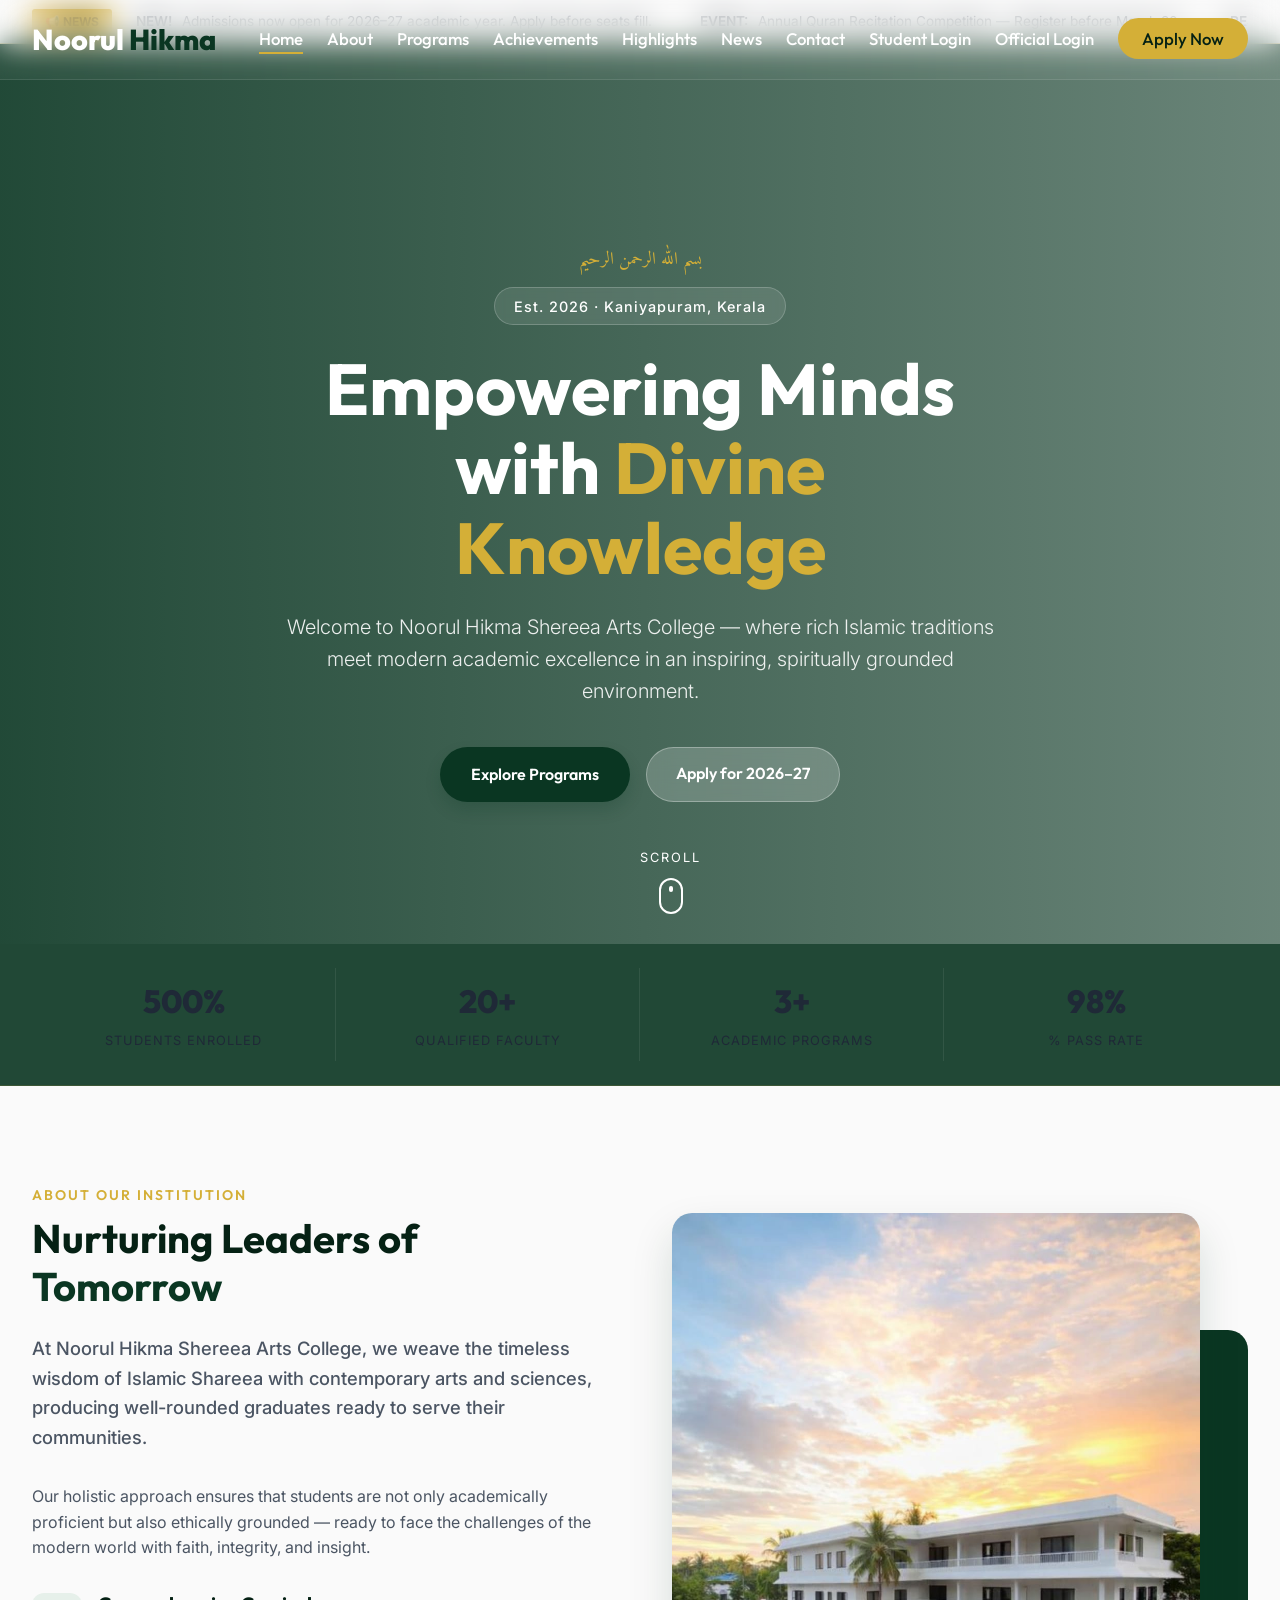
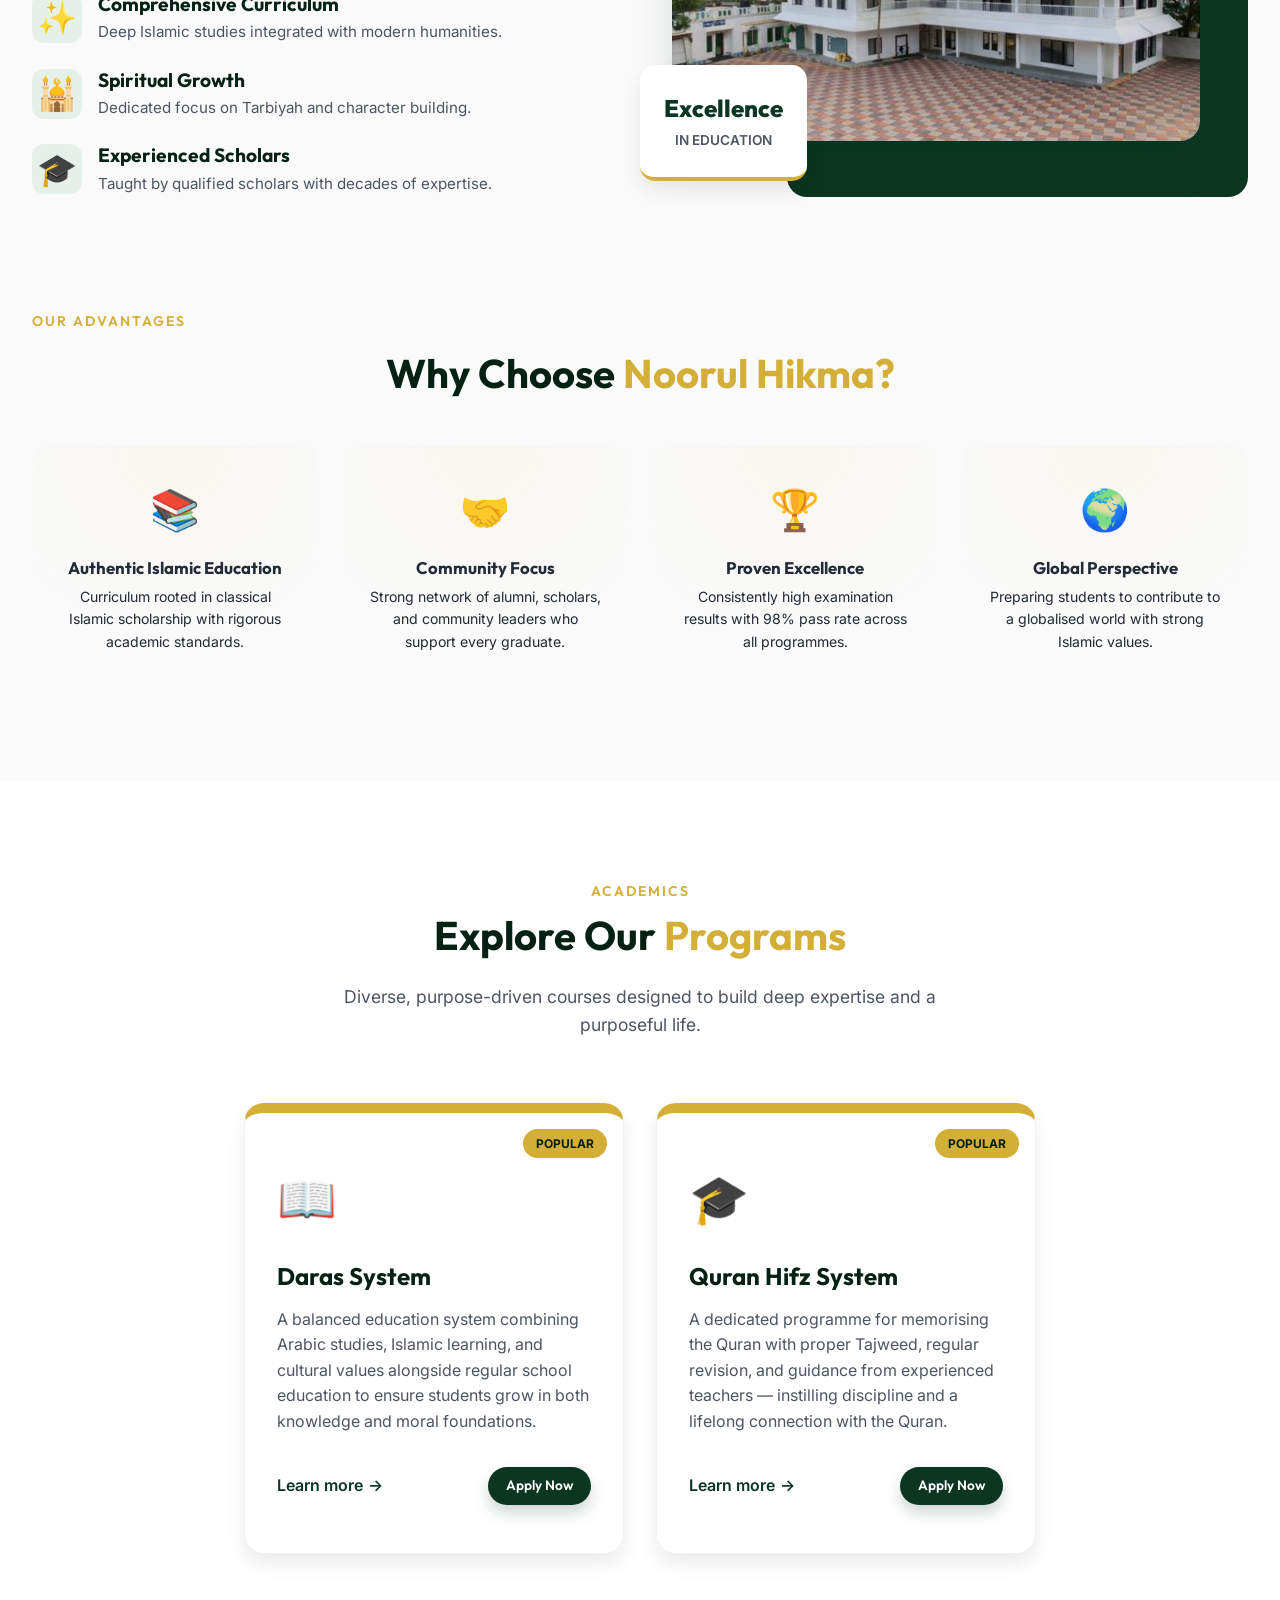
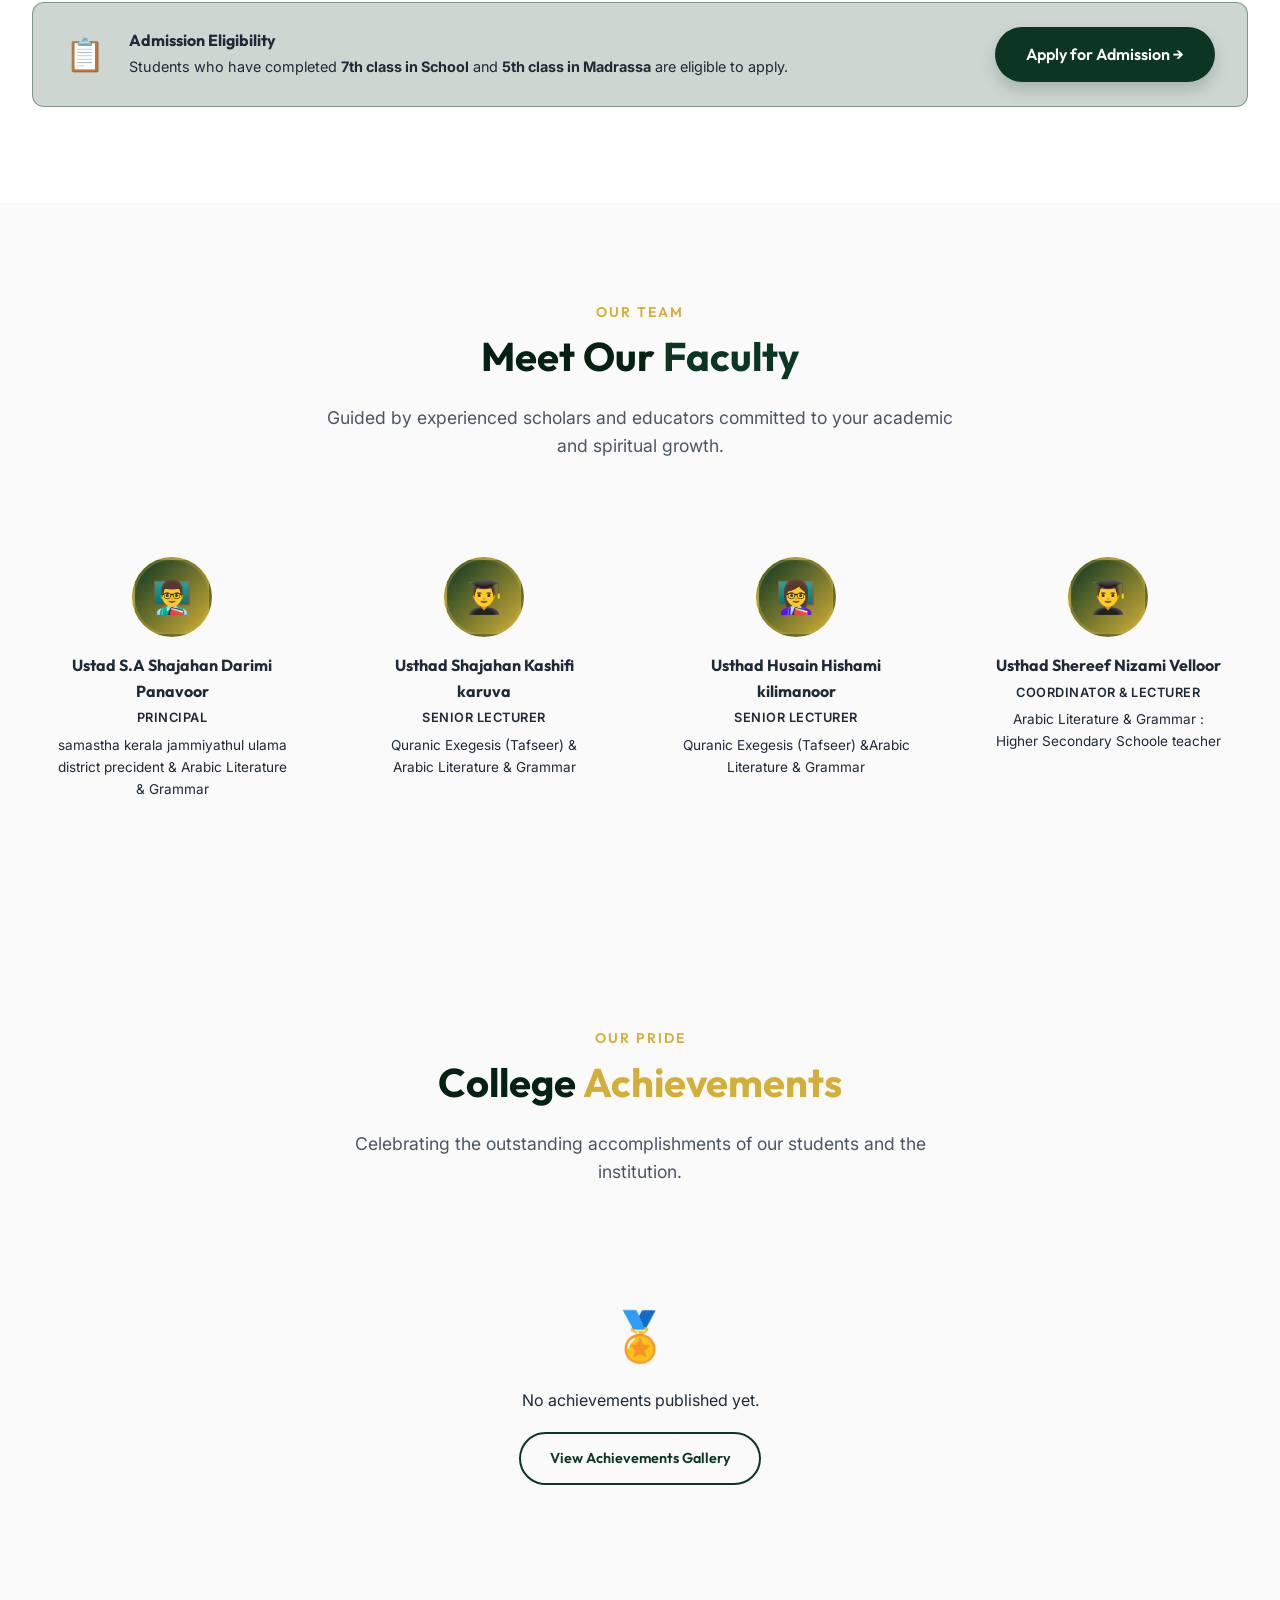
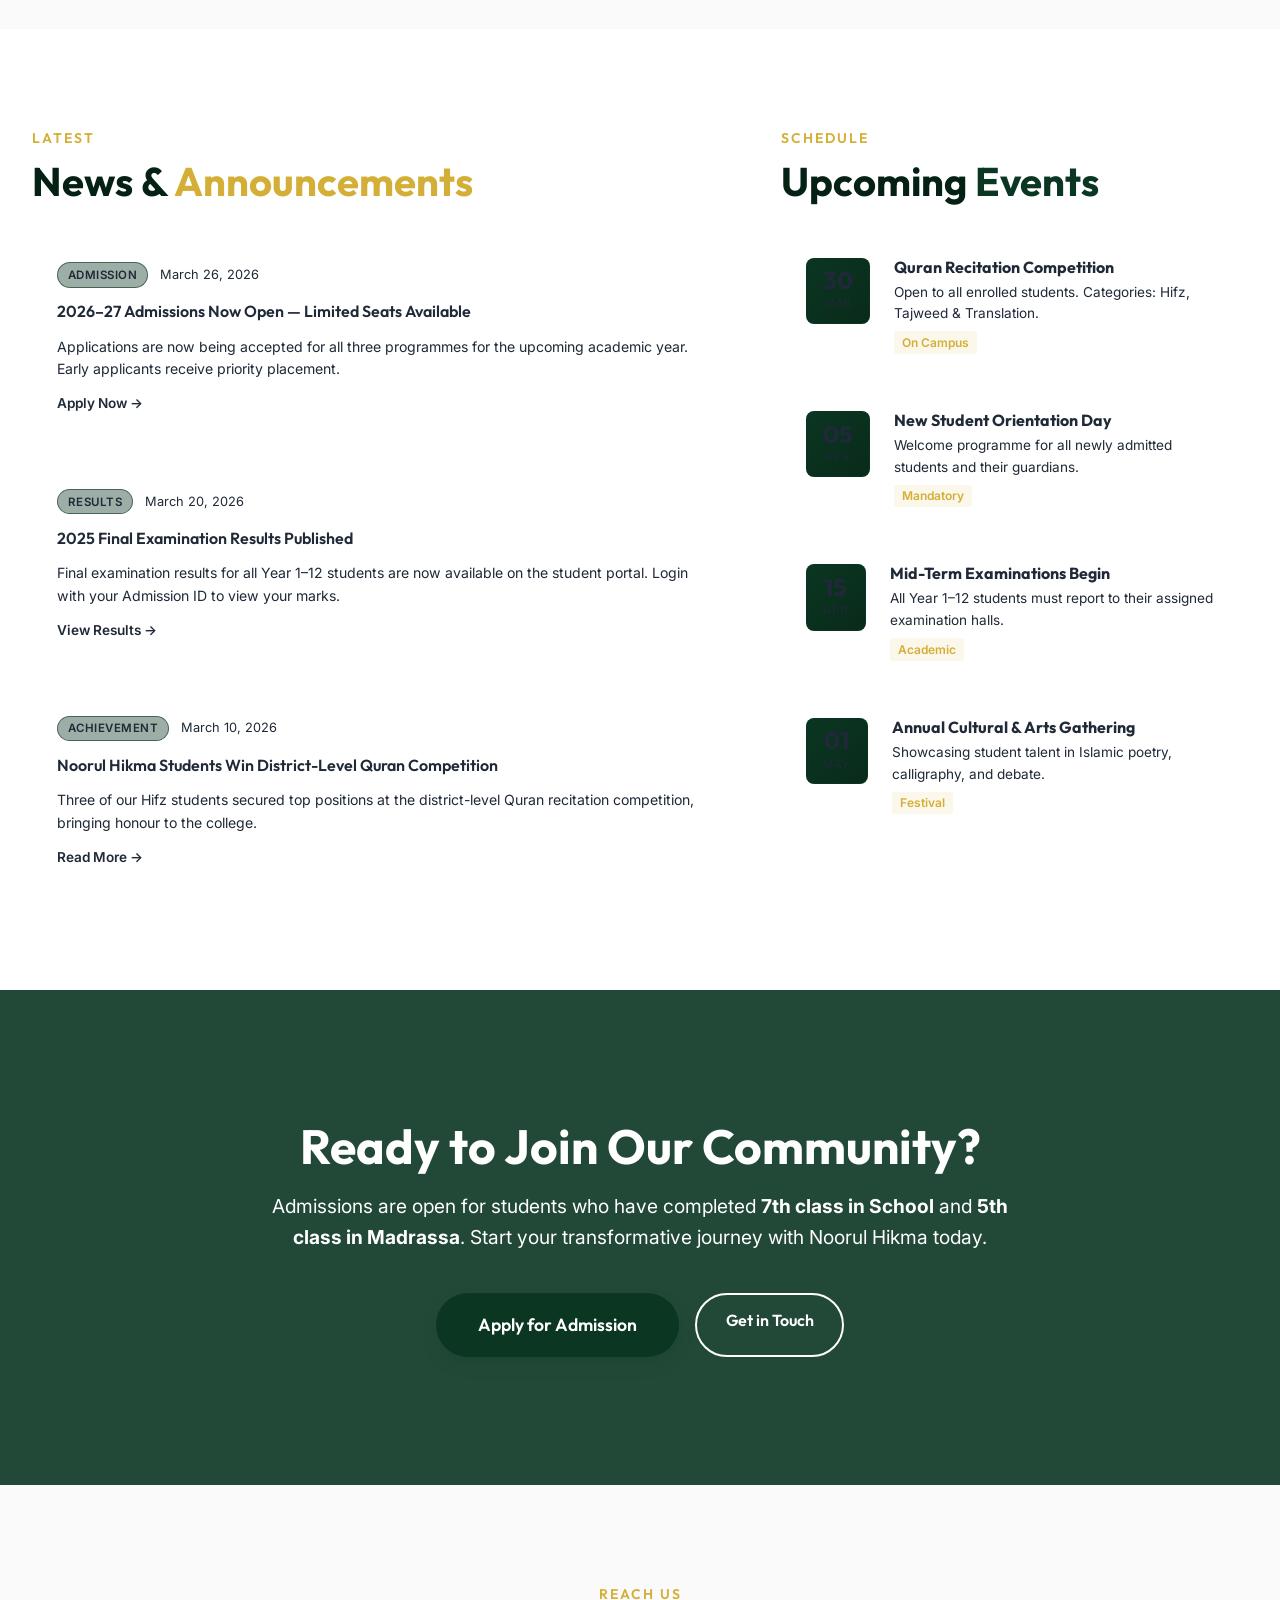
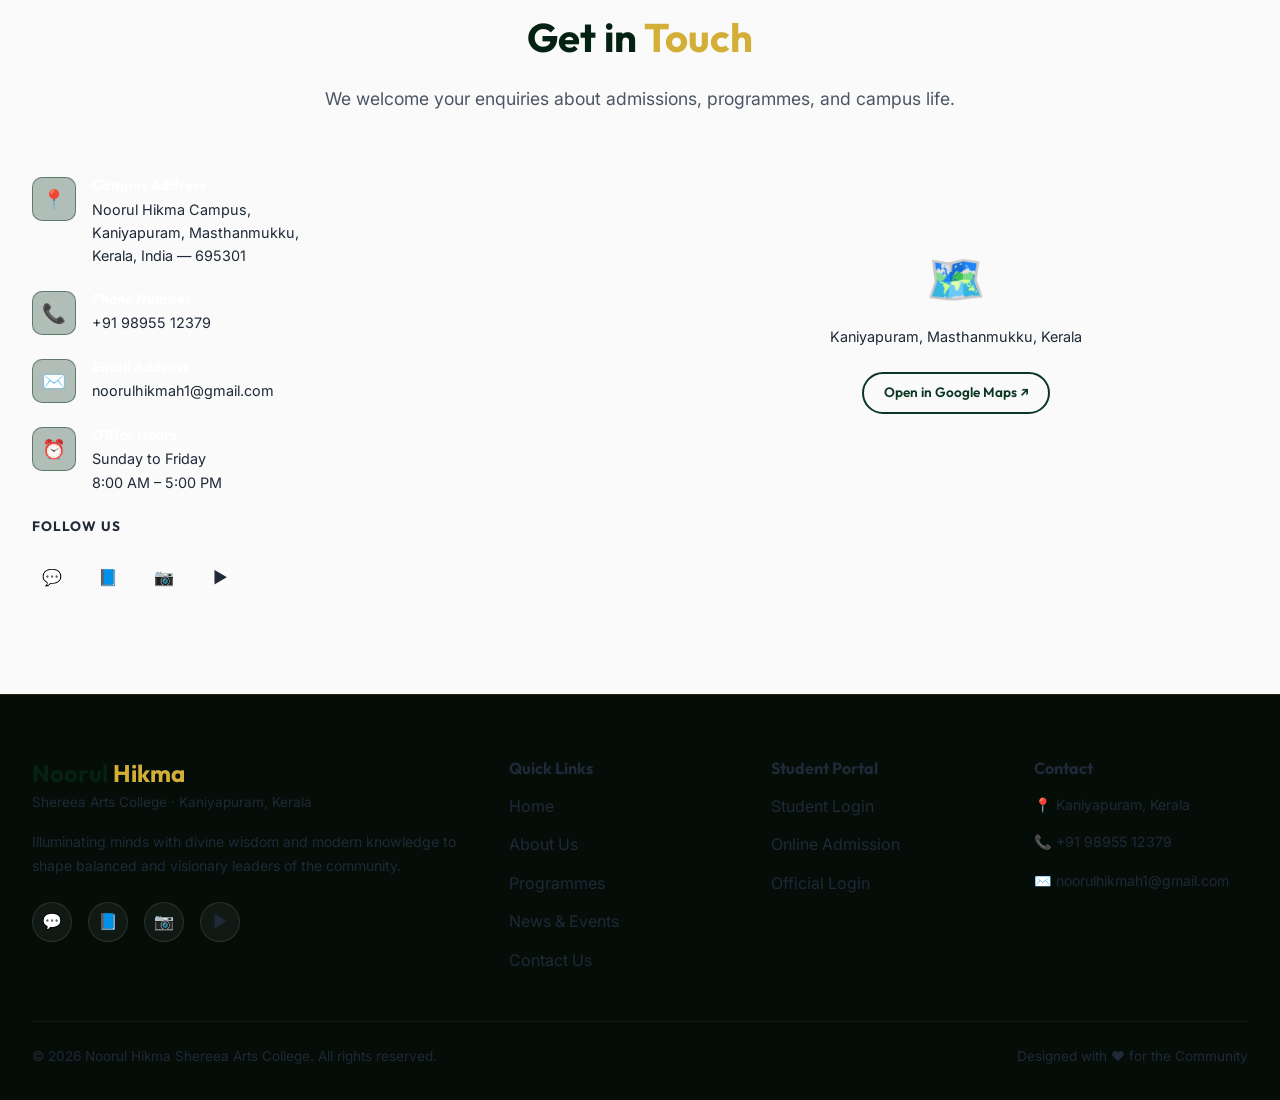
==== commit 90a9b502: "Change contact info item text color to white" ====
--- a/index.html
+++ b/index.html
@@ -425,7 +425,7 @@
         }
 
         .contact-info-item h5 {
-            color: var(--text-primary);
+            color: white ;
             margin: 0 0 0.2rem;
             font-size: 0.9rem;
         }
@@ -1249,4 +1249,4 @@
     </script>
 </body>
 
-</html>+</html>
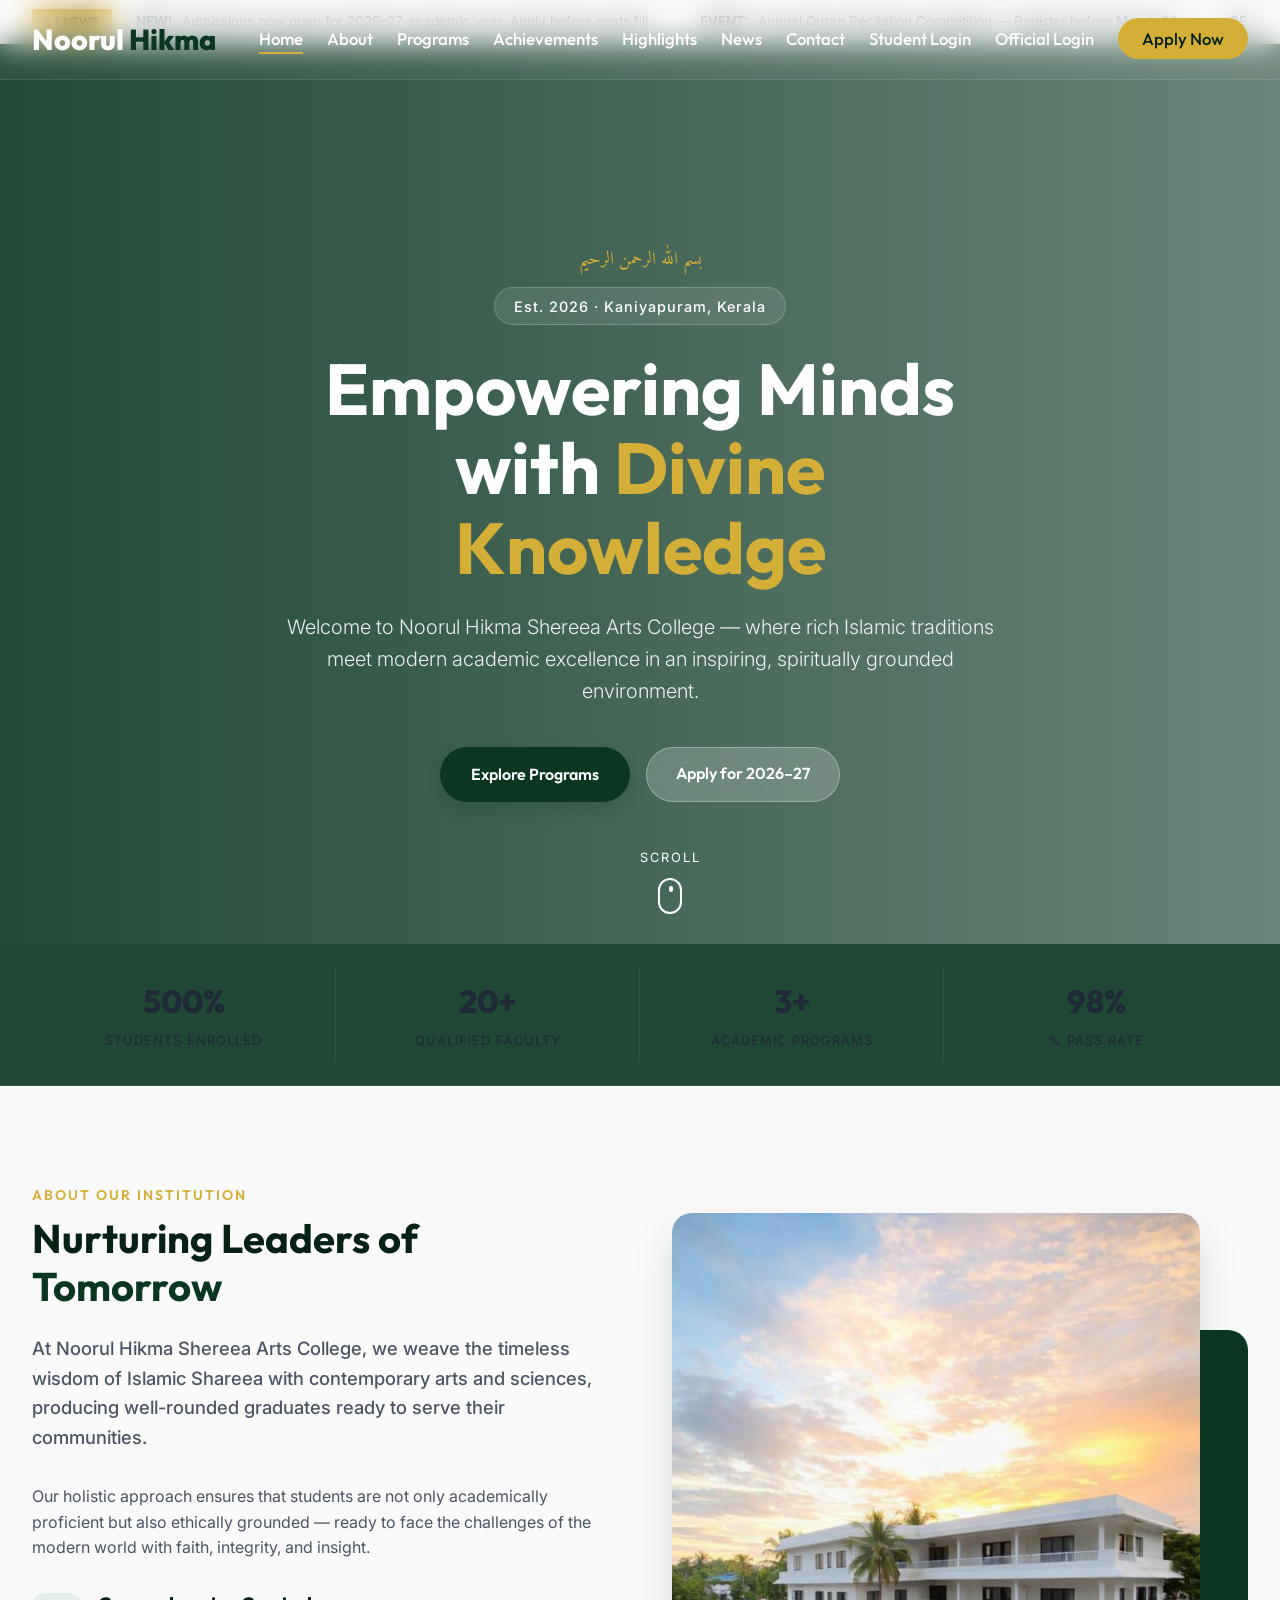
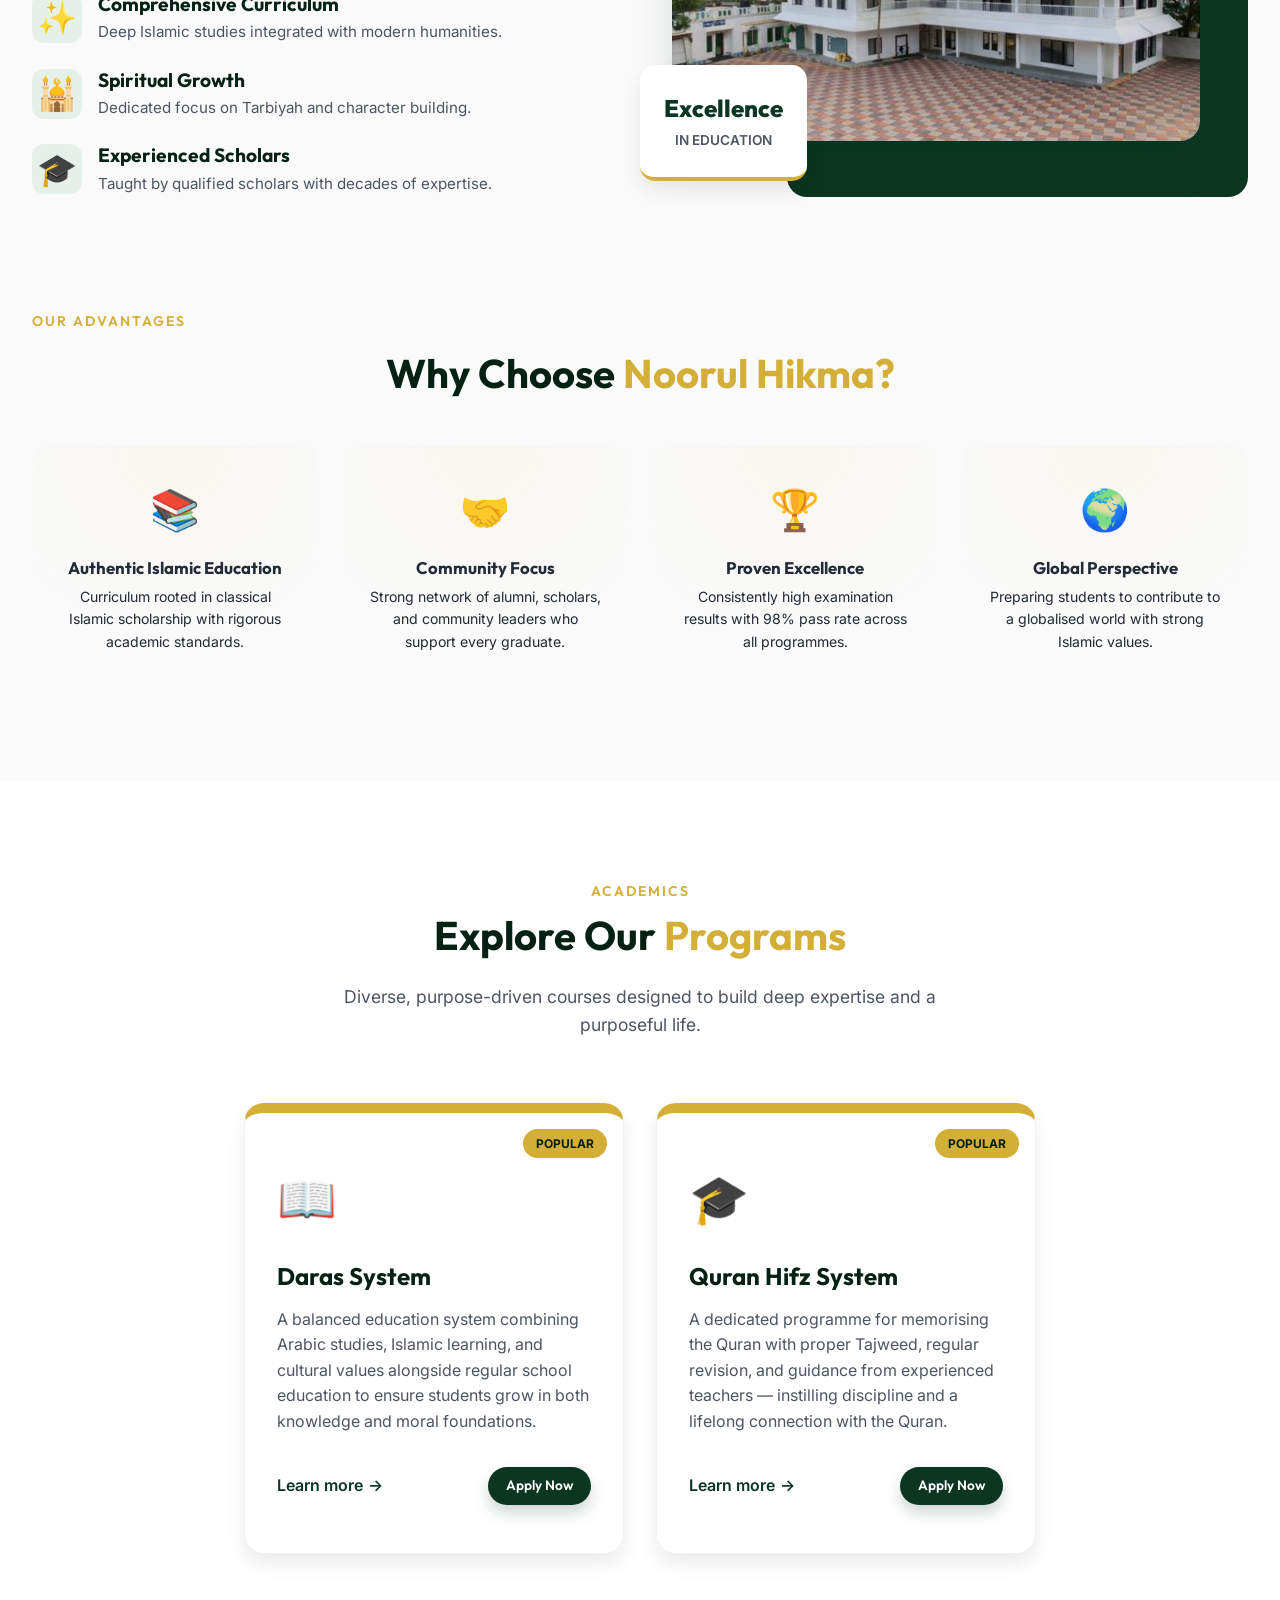
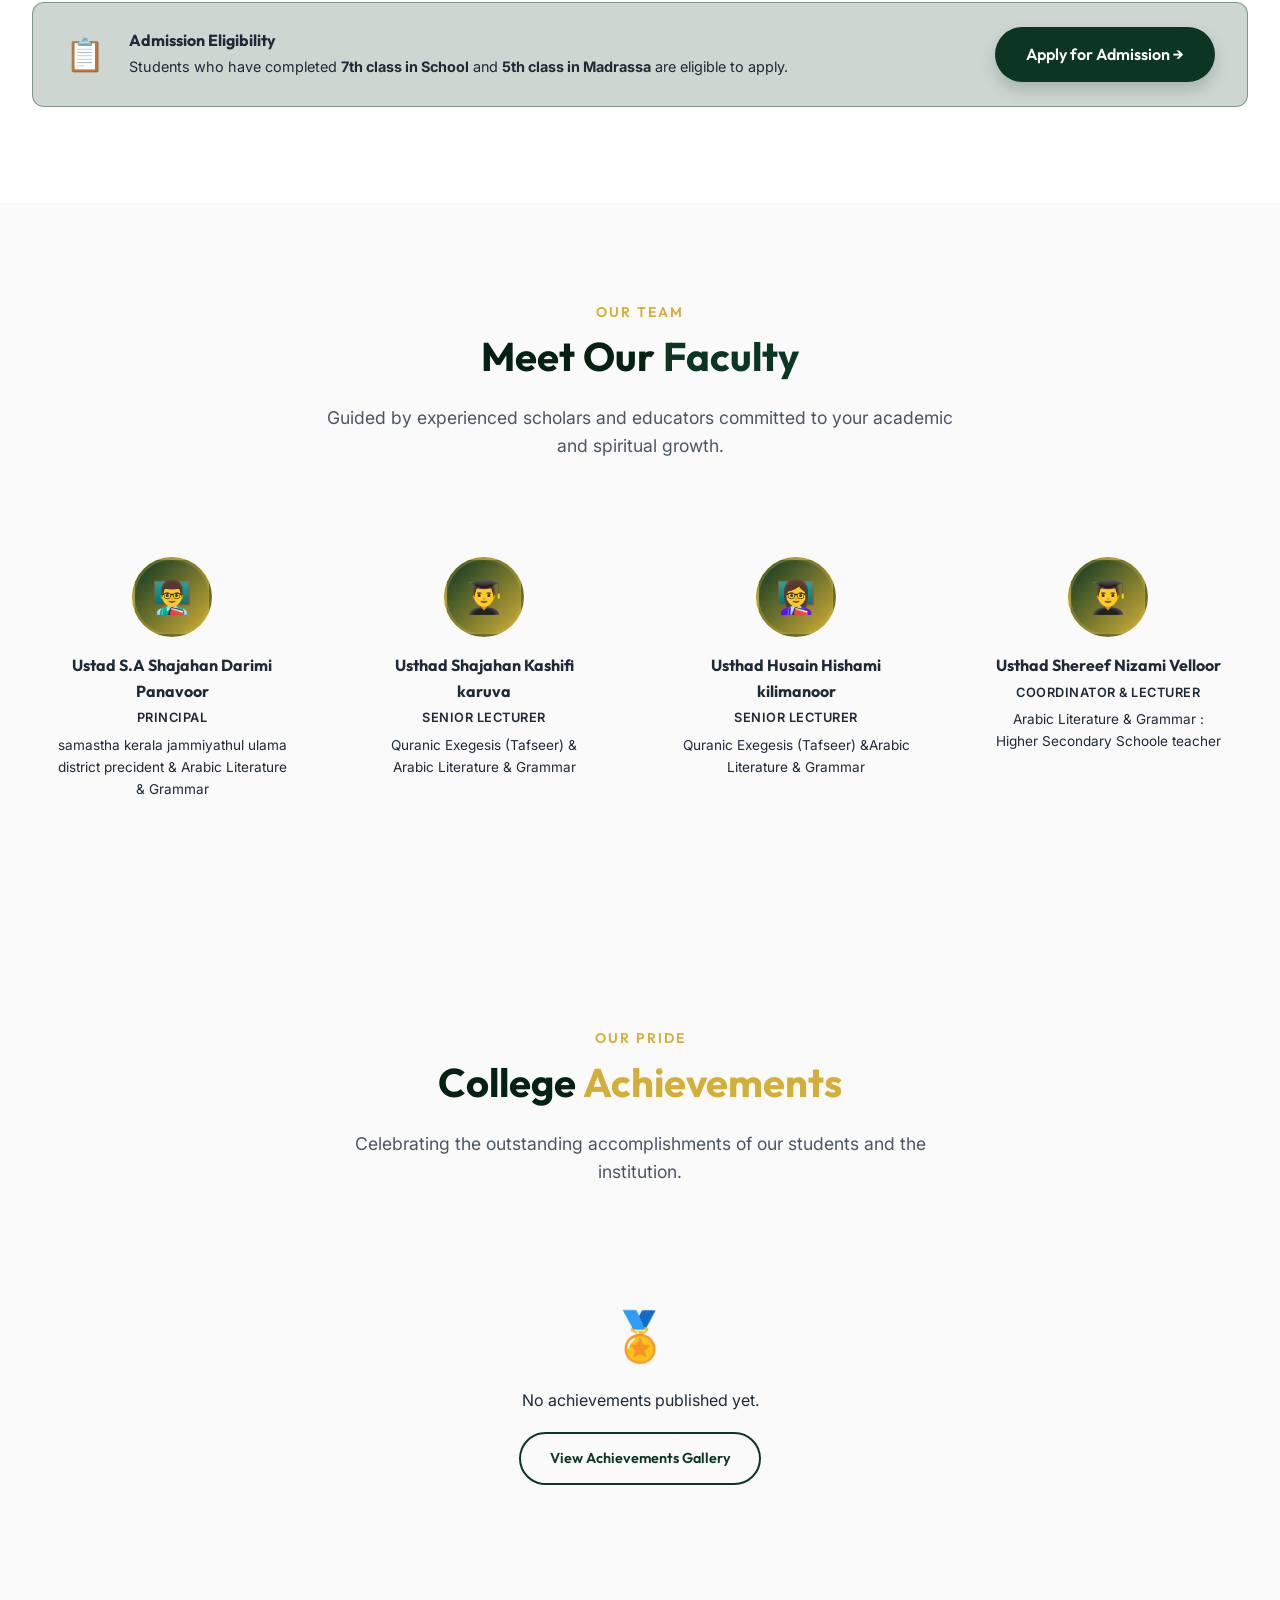
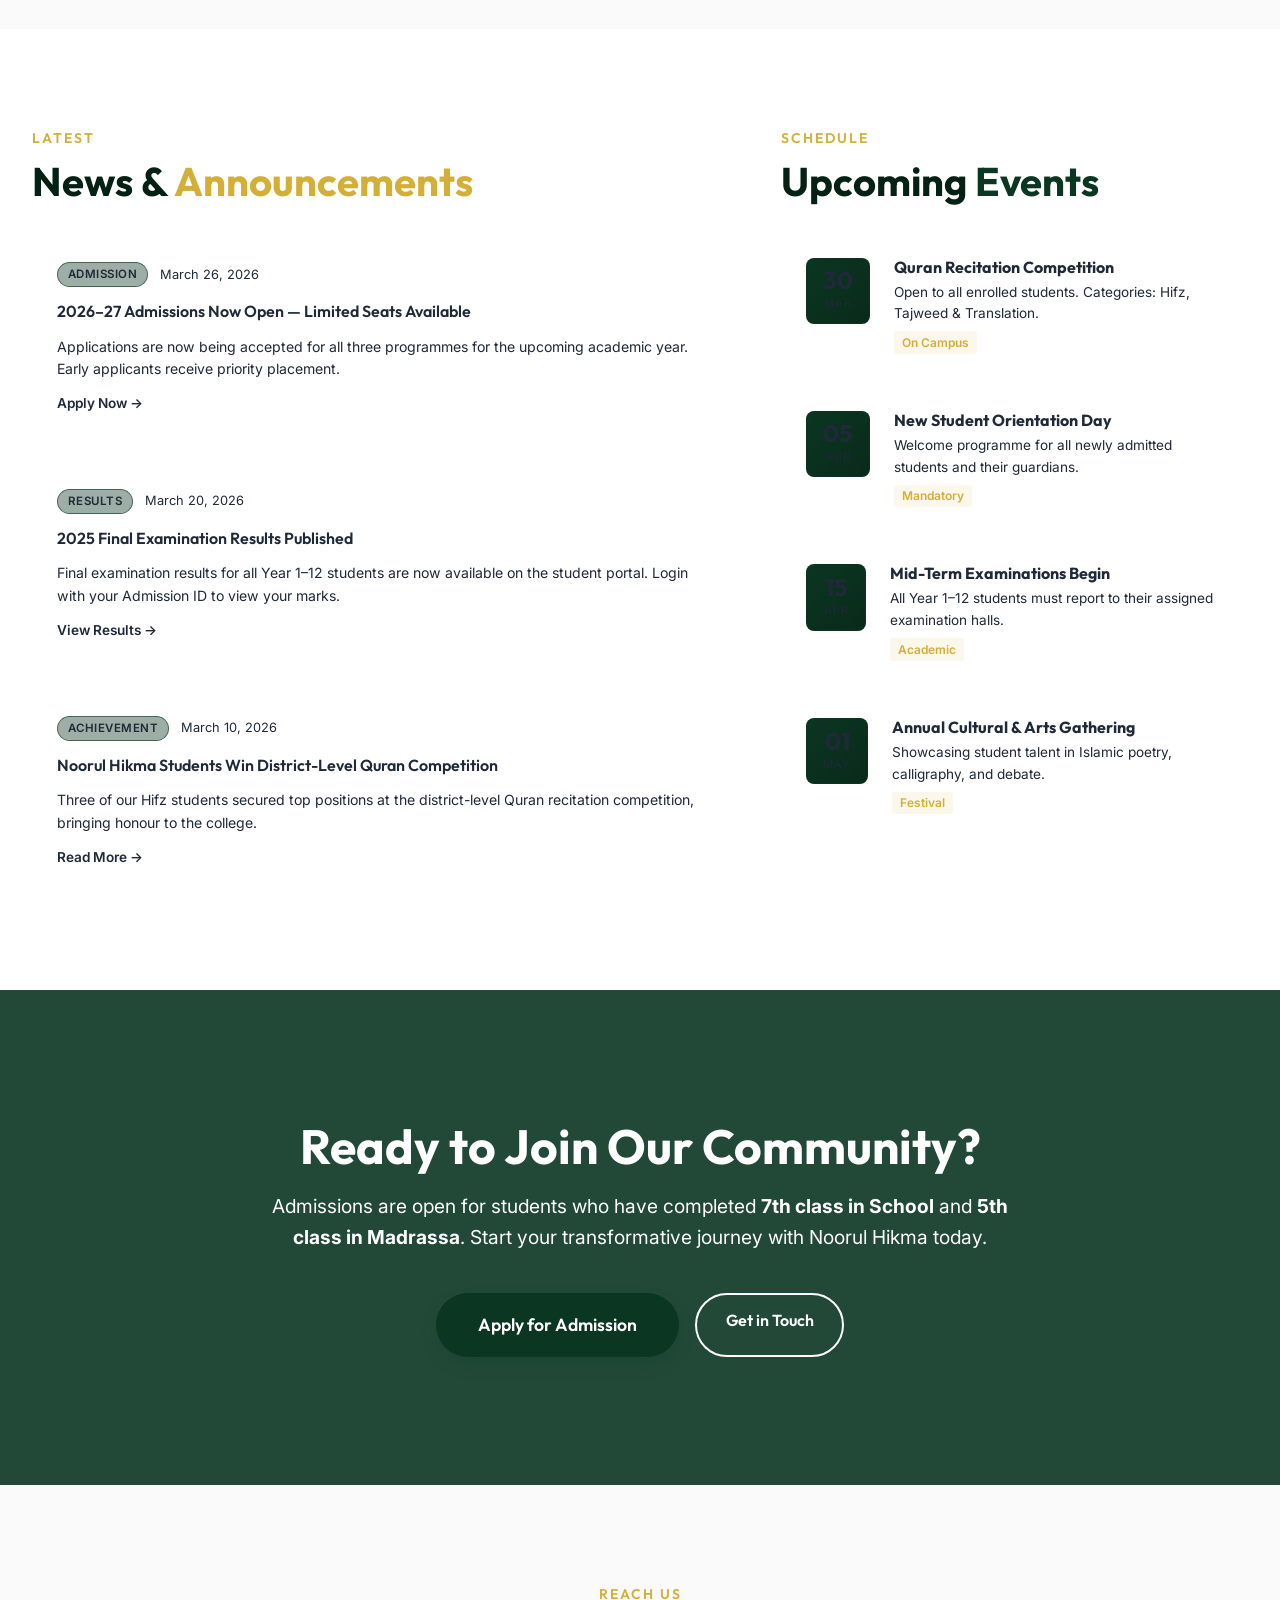
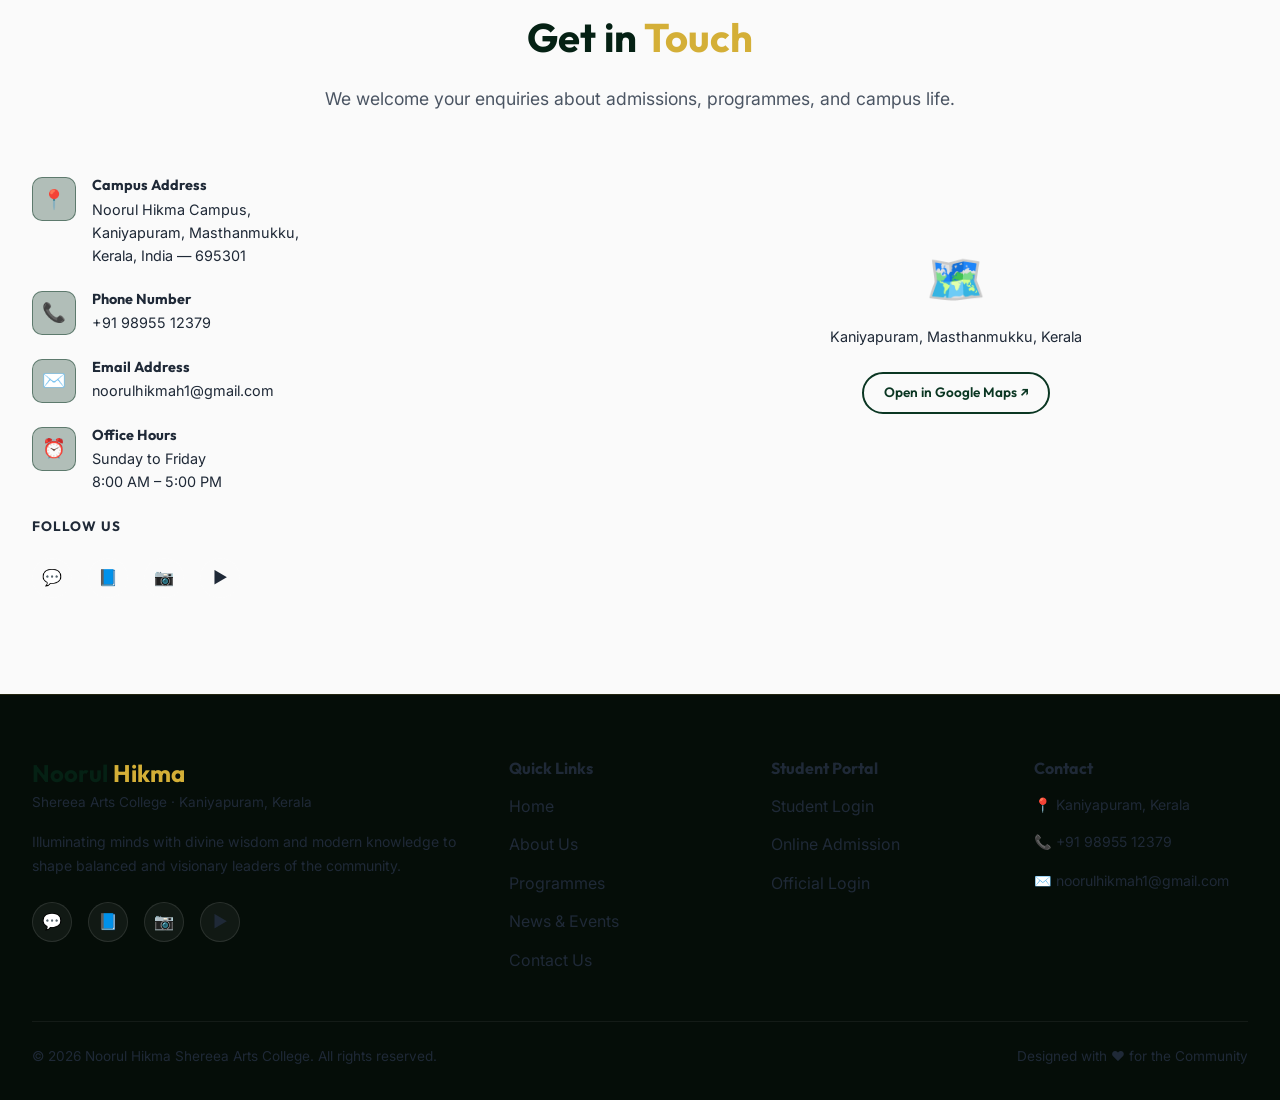
==== commit 0db2faed: "Update text colors in contact info and social links" ====
--- a/index.html
+++ b/index.html
@@ -425,7 +425,7 @@
         }
 
         .contact-info-item h5 {
-            color: white ;
+            color: var(--text-primary) ;
             margin: 0 0 0.2rem;
             font-size: 0.9rem;
         }
@@ -476,7 +476,7 @@
         .social-link:hover {
             background: rgba(10, 54, 34, 0.4);
             border-color: rgba(10, 54, 34, 0.8);
-            color: var(--highlight-color);
+            color: #ffffff;
         }
 
         /* ===== ENHANCED FOOTER ===== */
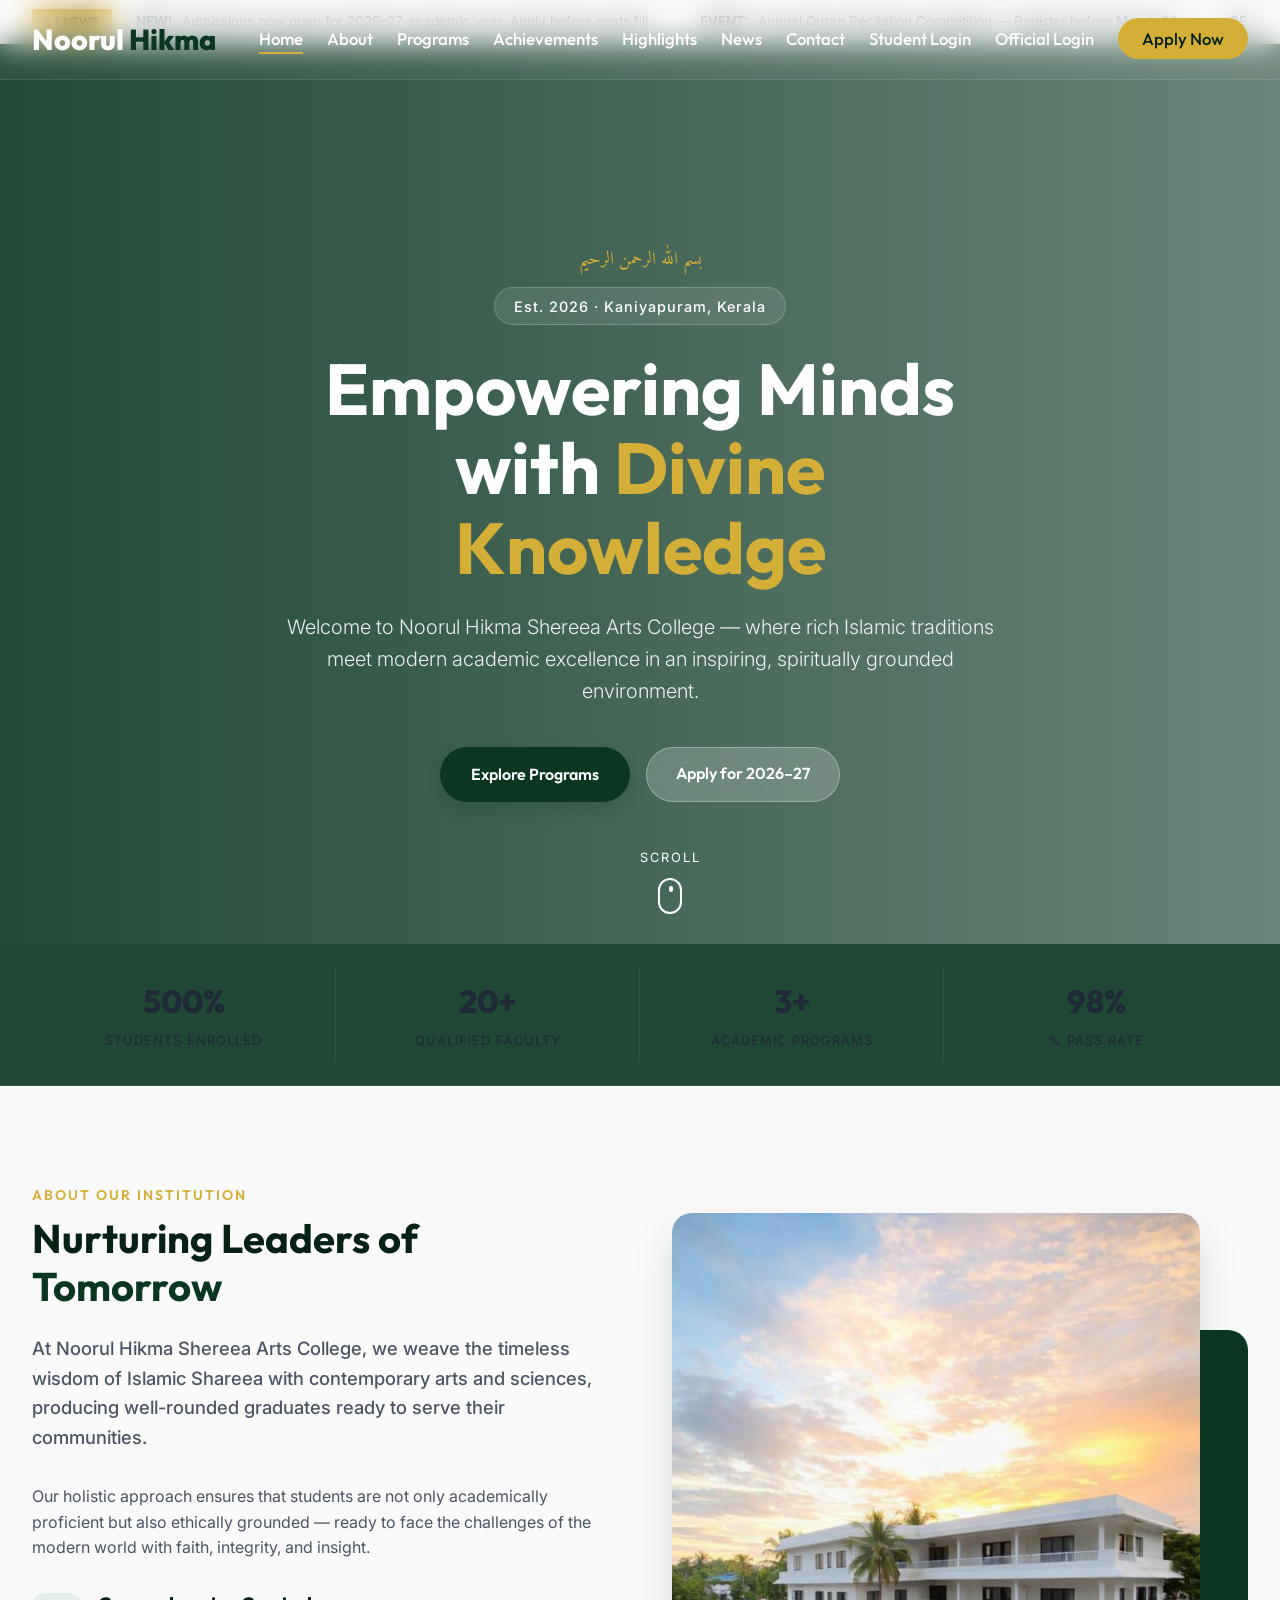
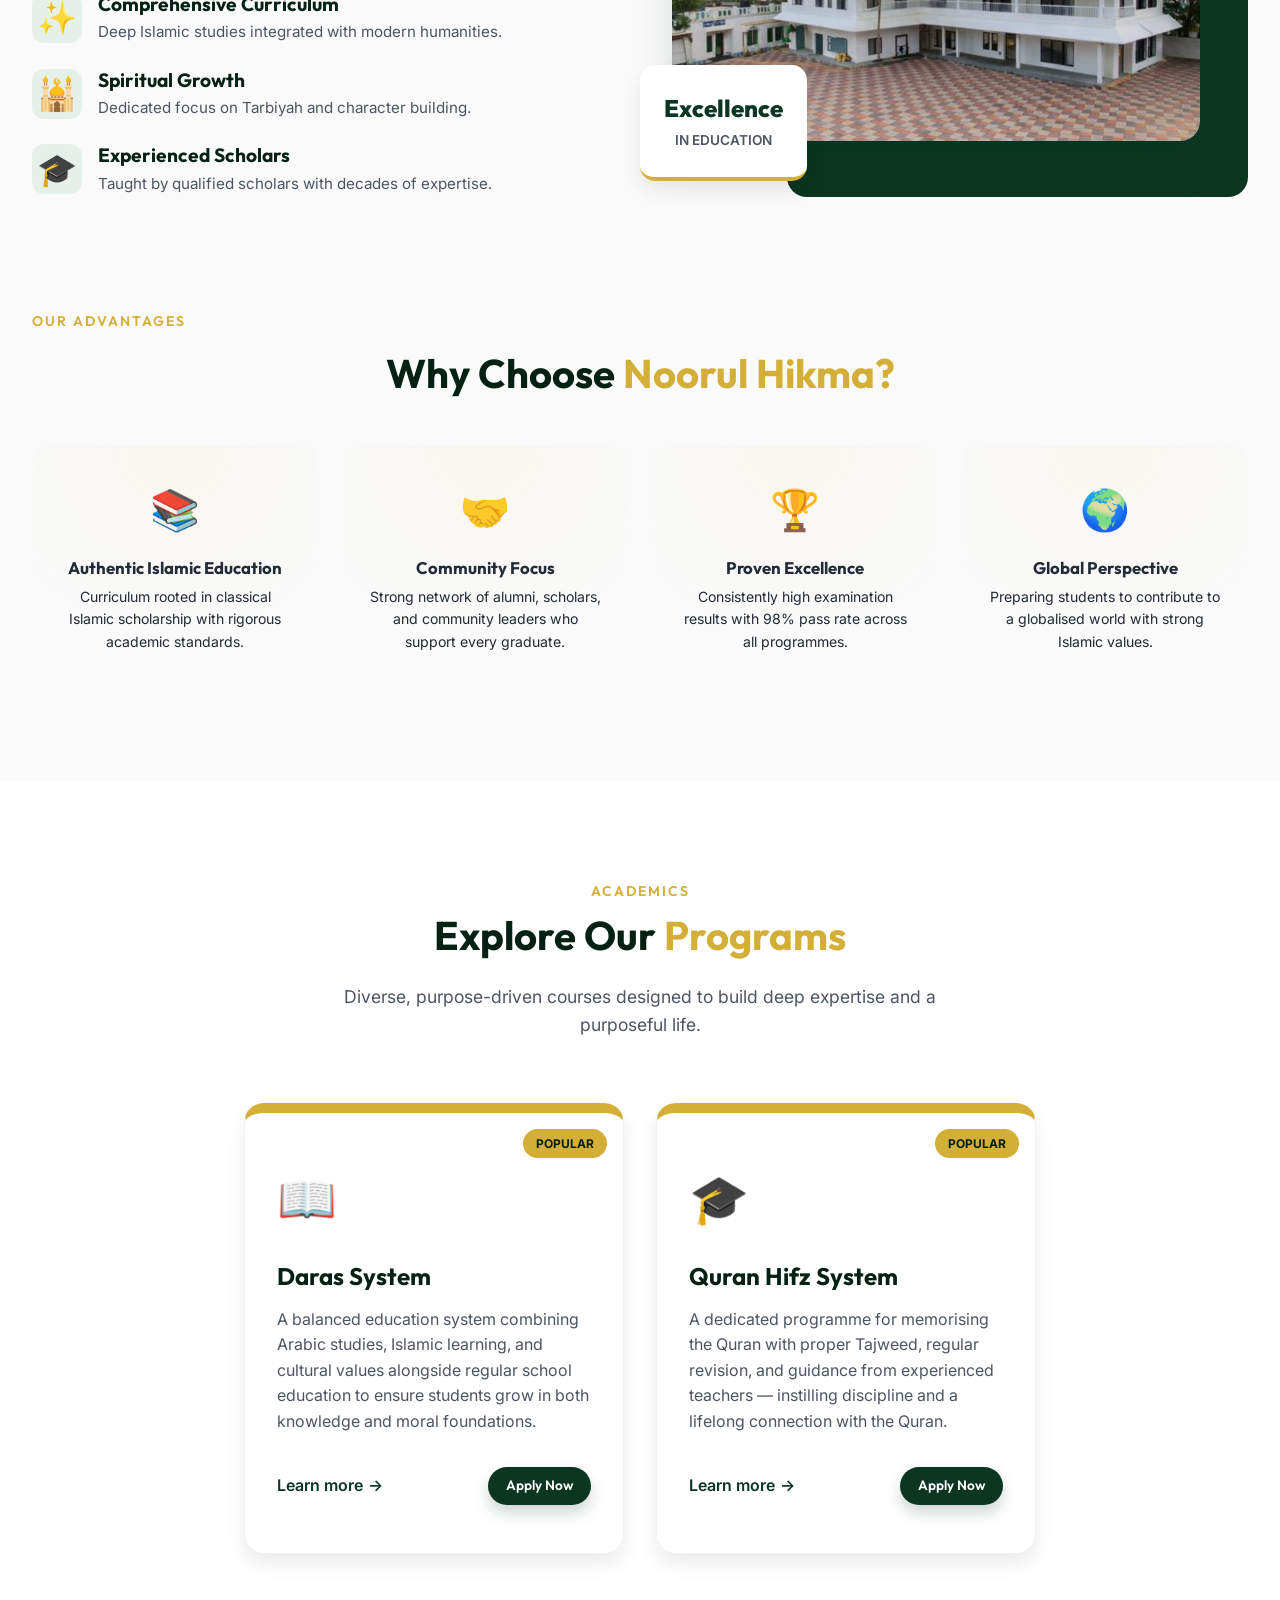
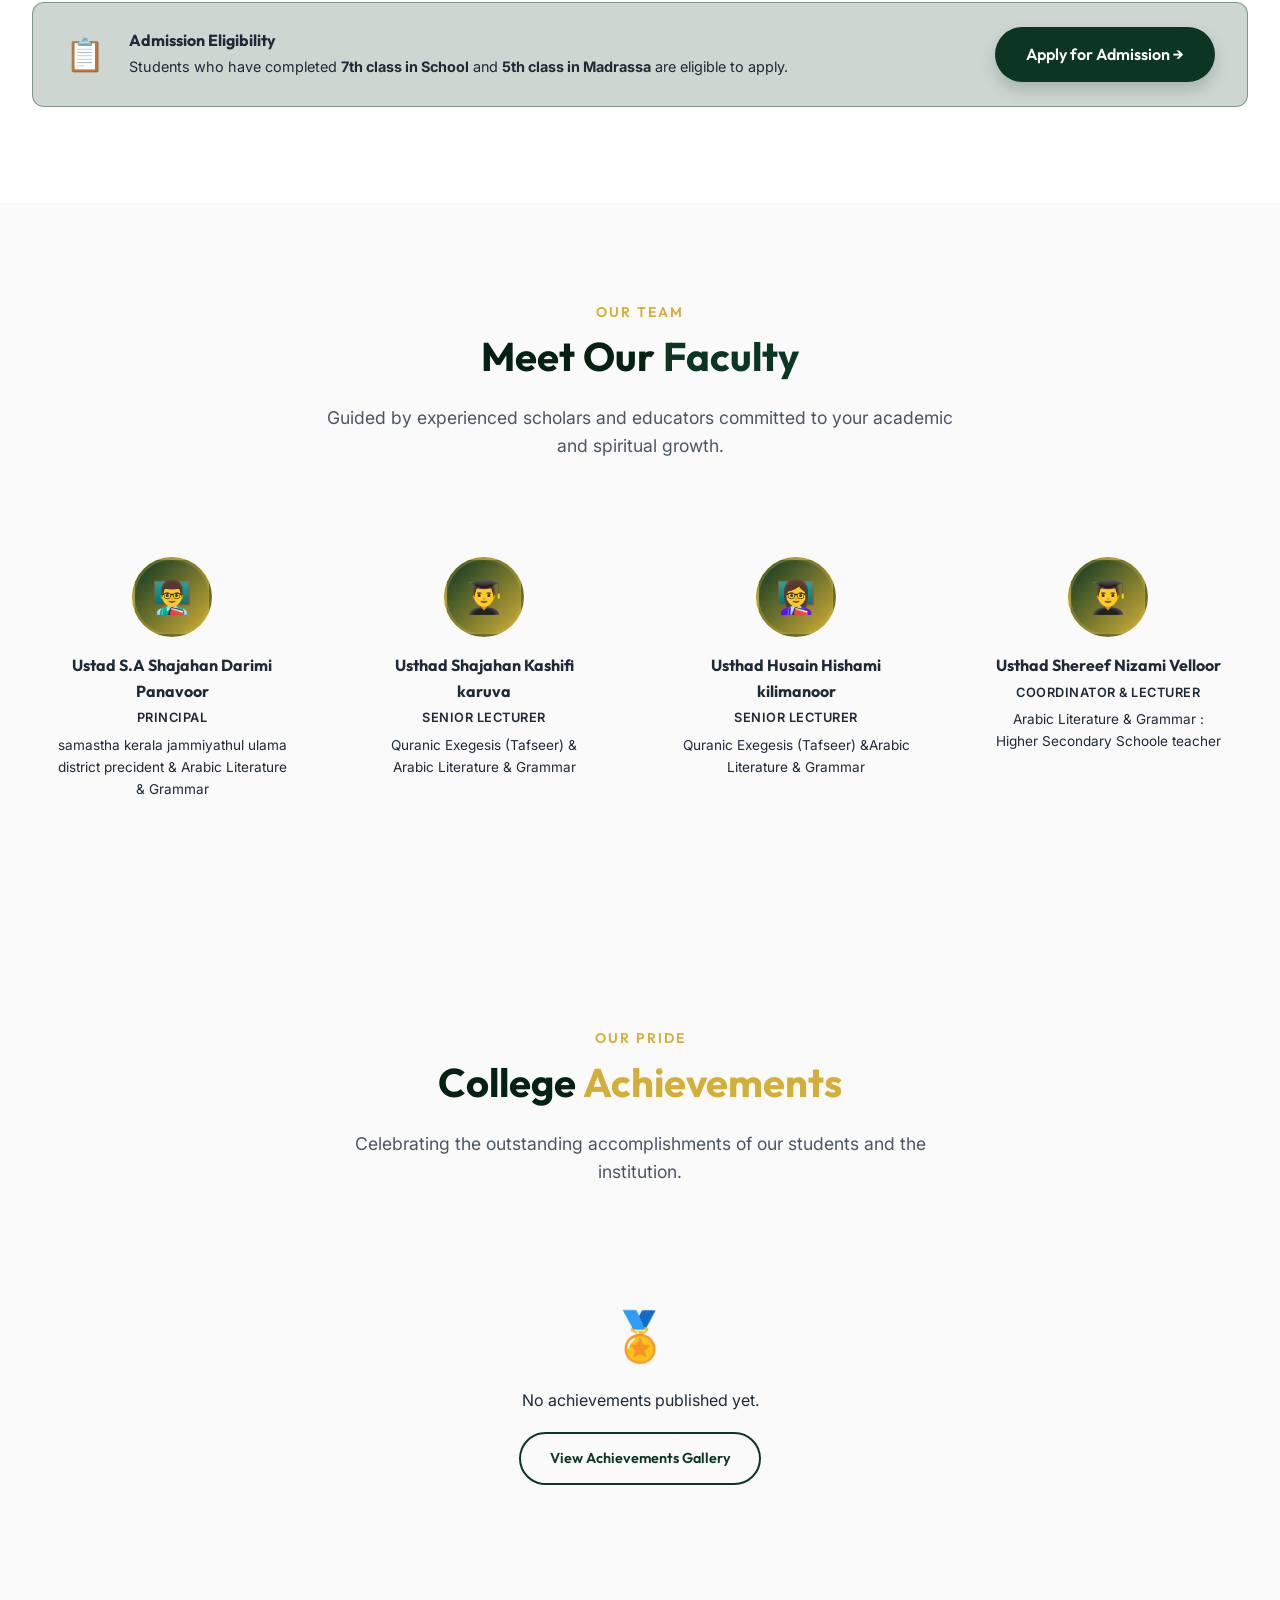
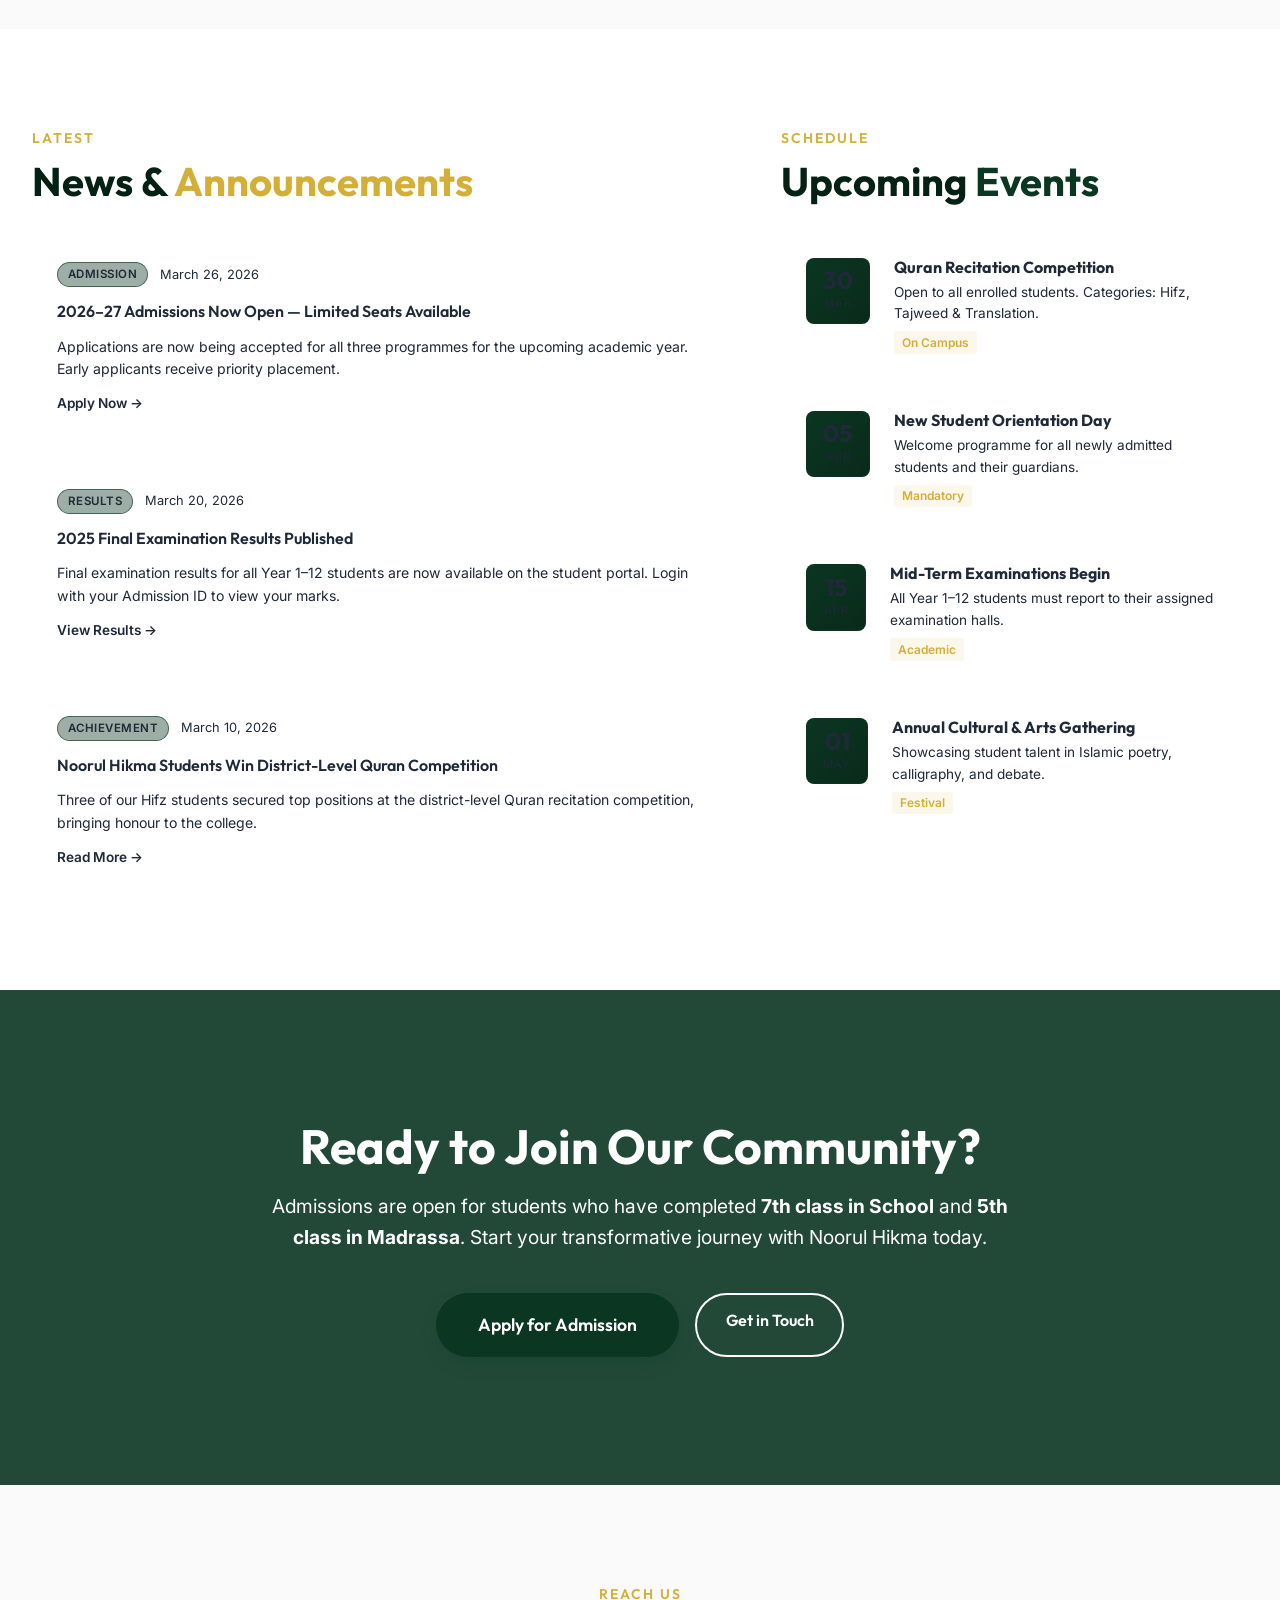
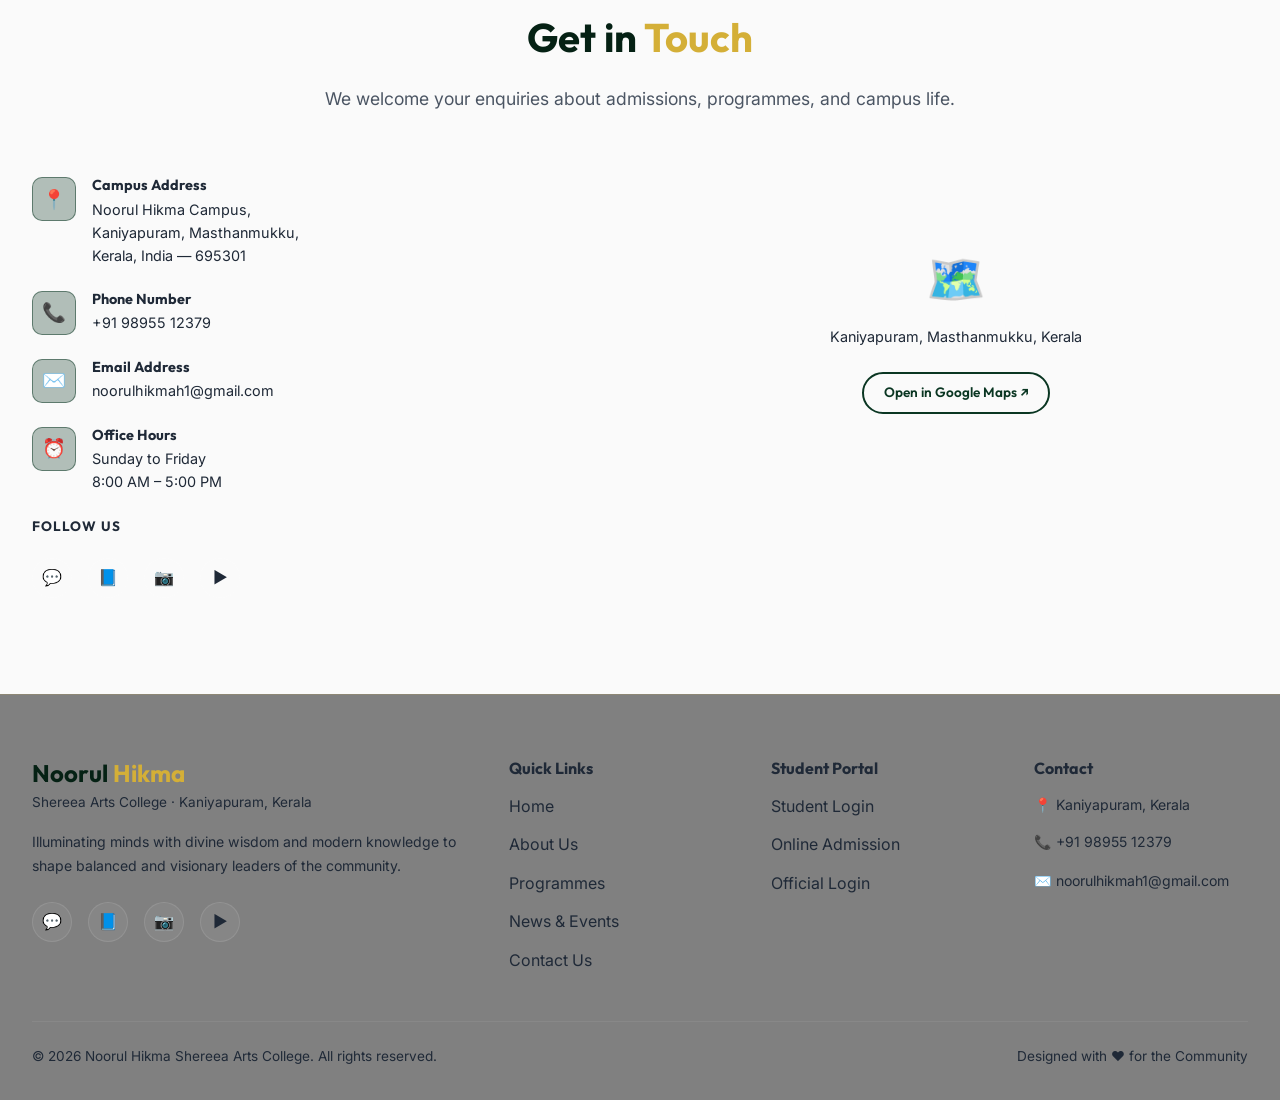
==== commit 0bda5f9d: "Update colors for social link and footer styles" ====
--- a/index.html
+++ b/index.html
@@ -476,12 +476,12 @@
         .social-link:hover {
             background: rgba(10, 54, 34, 0.4);
             border-color: rgba(10, 54, 34, 0.8);
-            color: #ffffff;
+            color:var(--highlight-color);
         }
 
         /* ===== ENHANCED FOOTER ===== */
         .footer-enhanced {
-            background: #050d08;
+            background: gray;
             border-top: 1px solid rgba(212, 175, 55, 0.15);
             padding: 4rem 0 2rem;
         }
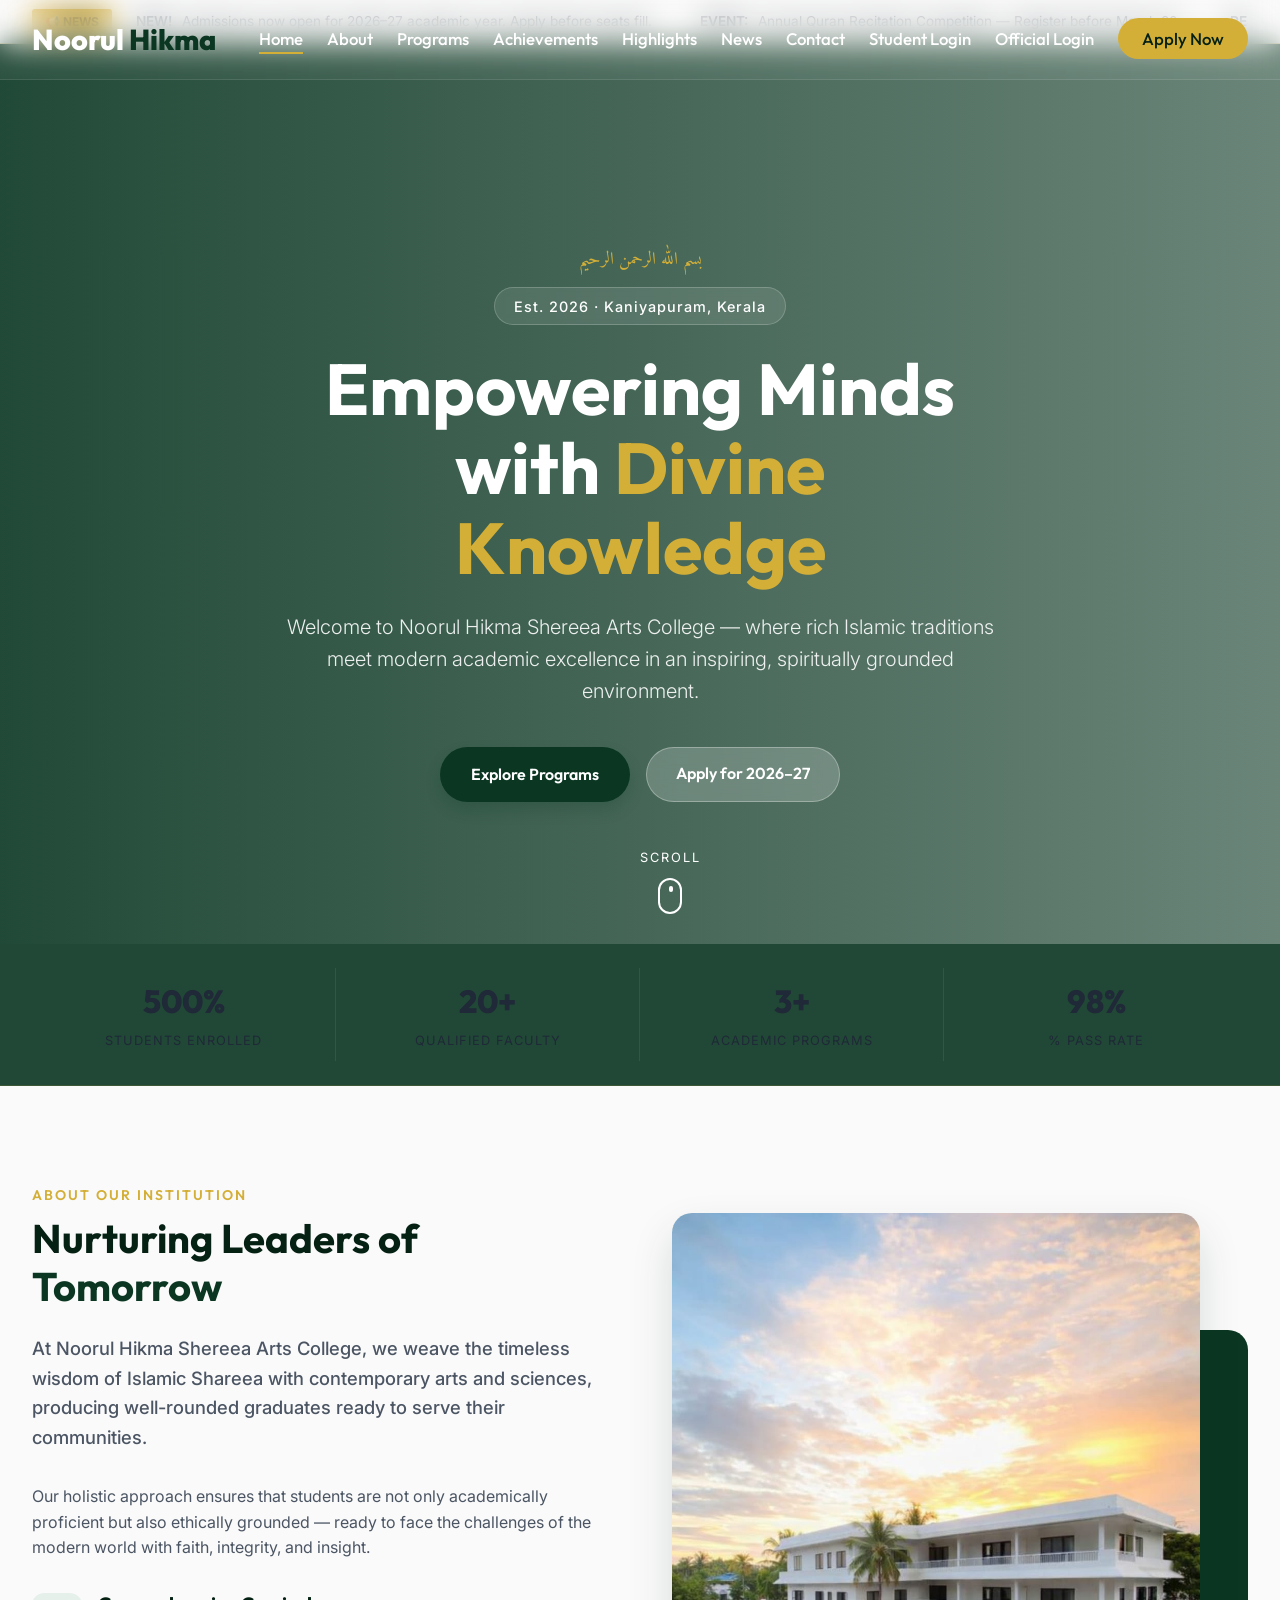
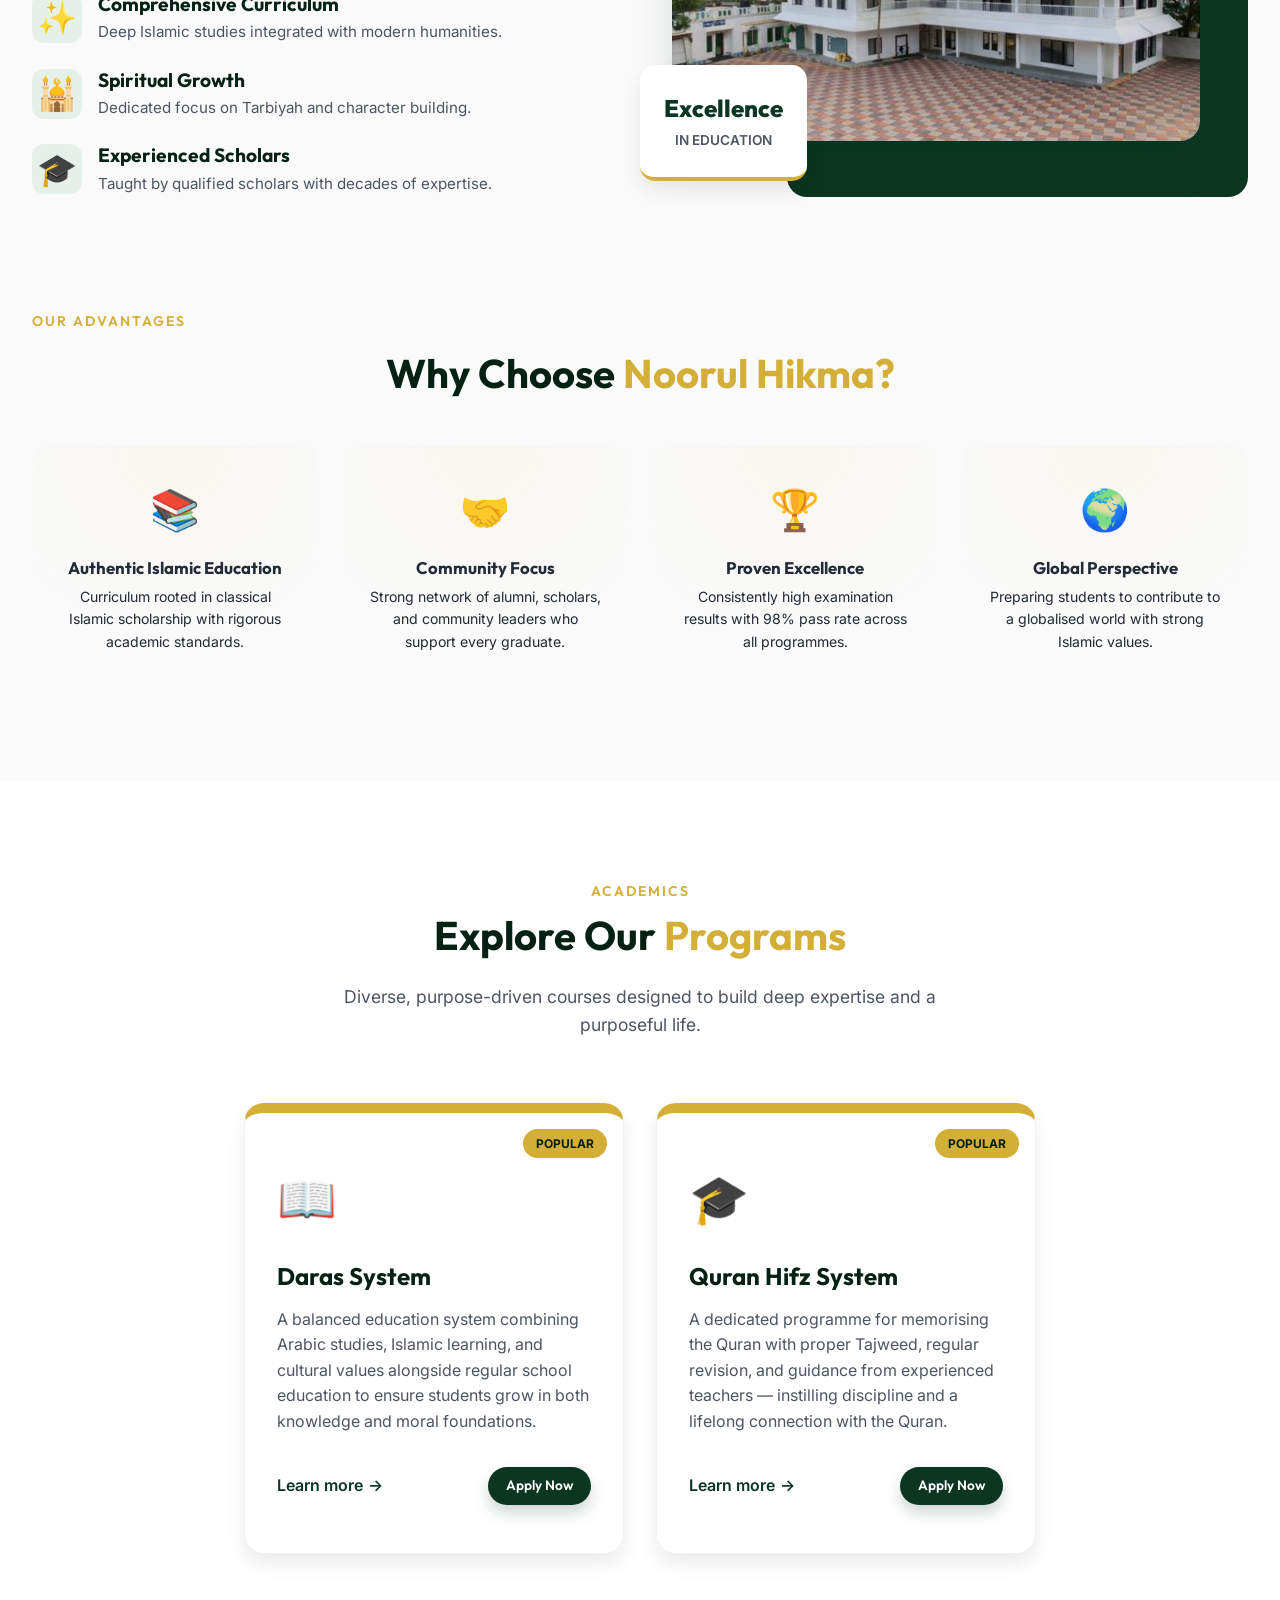
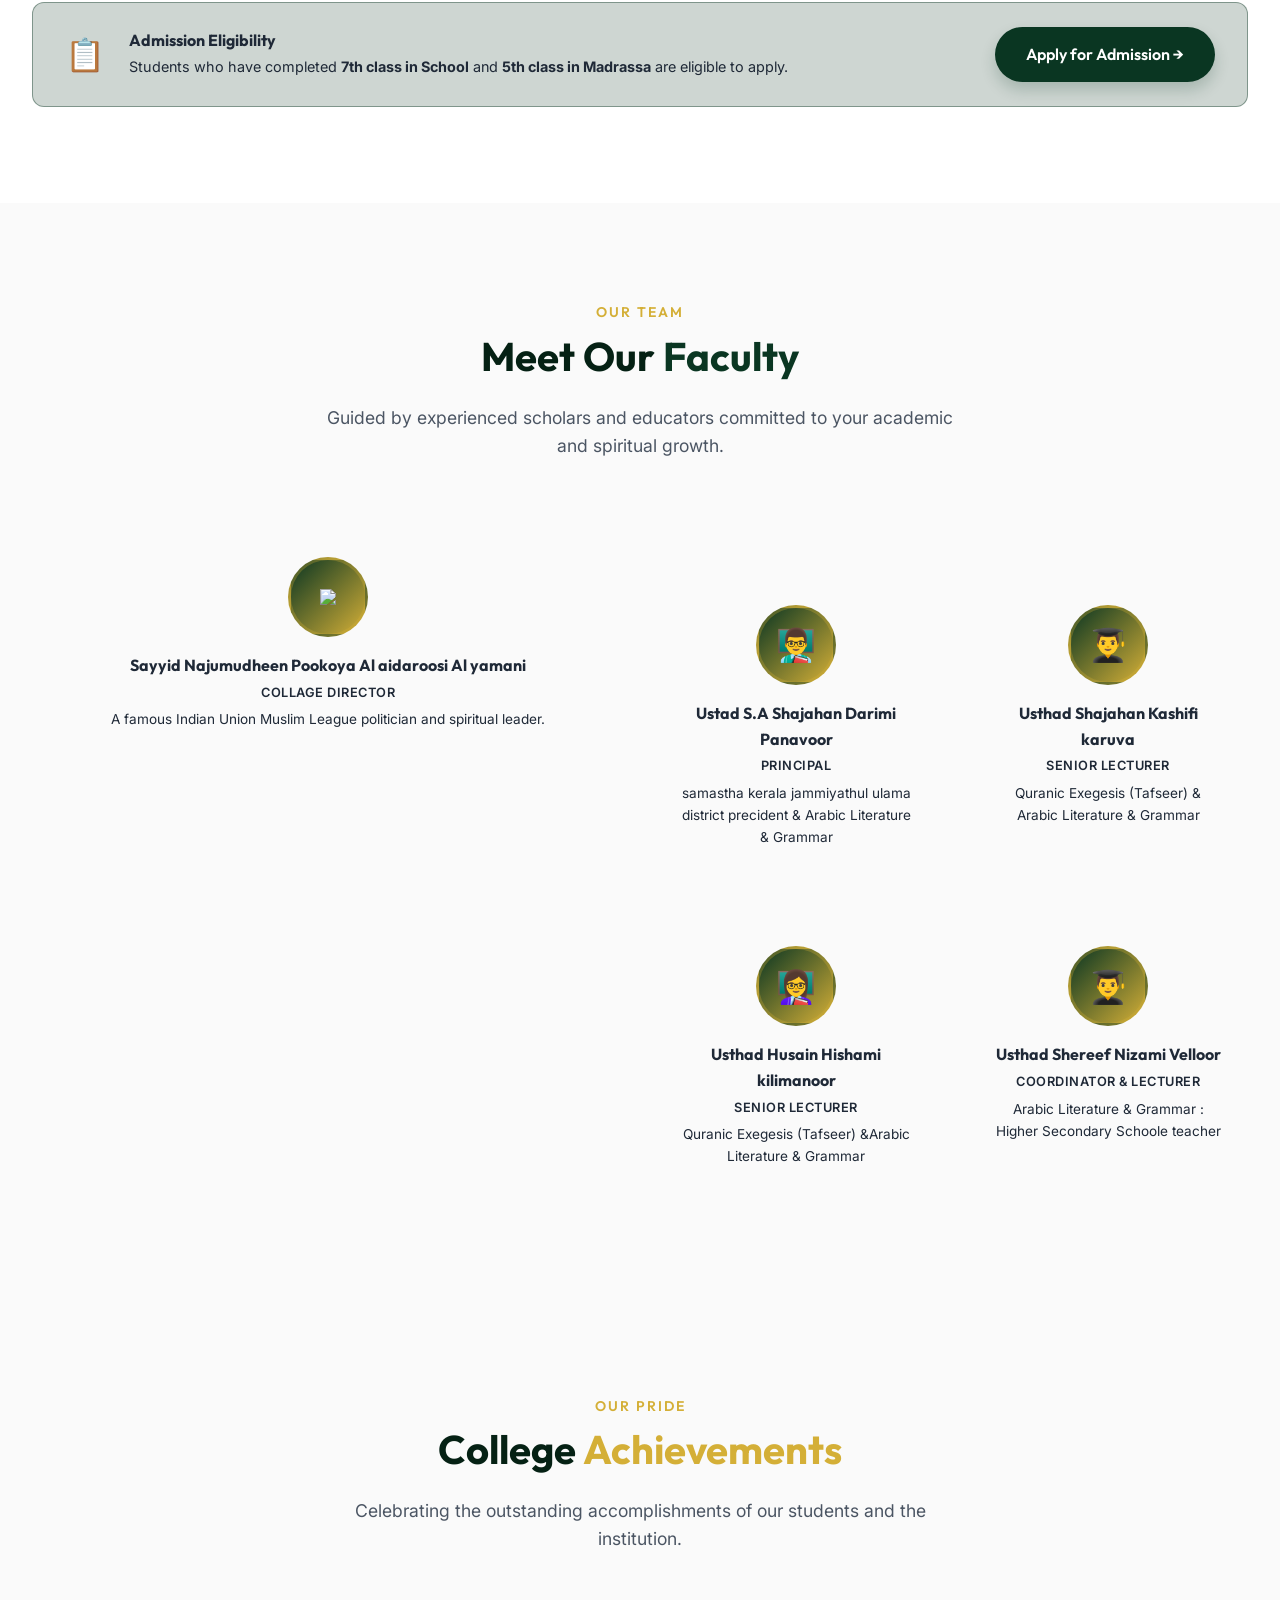
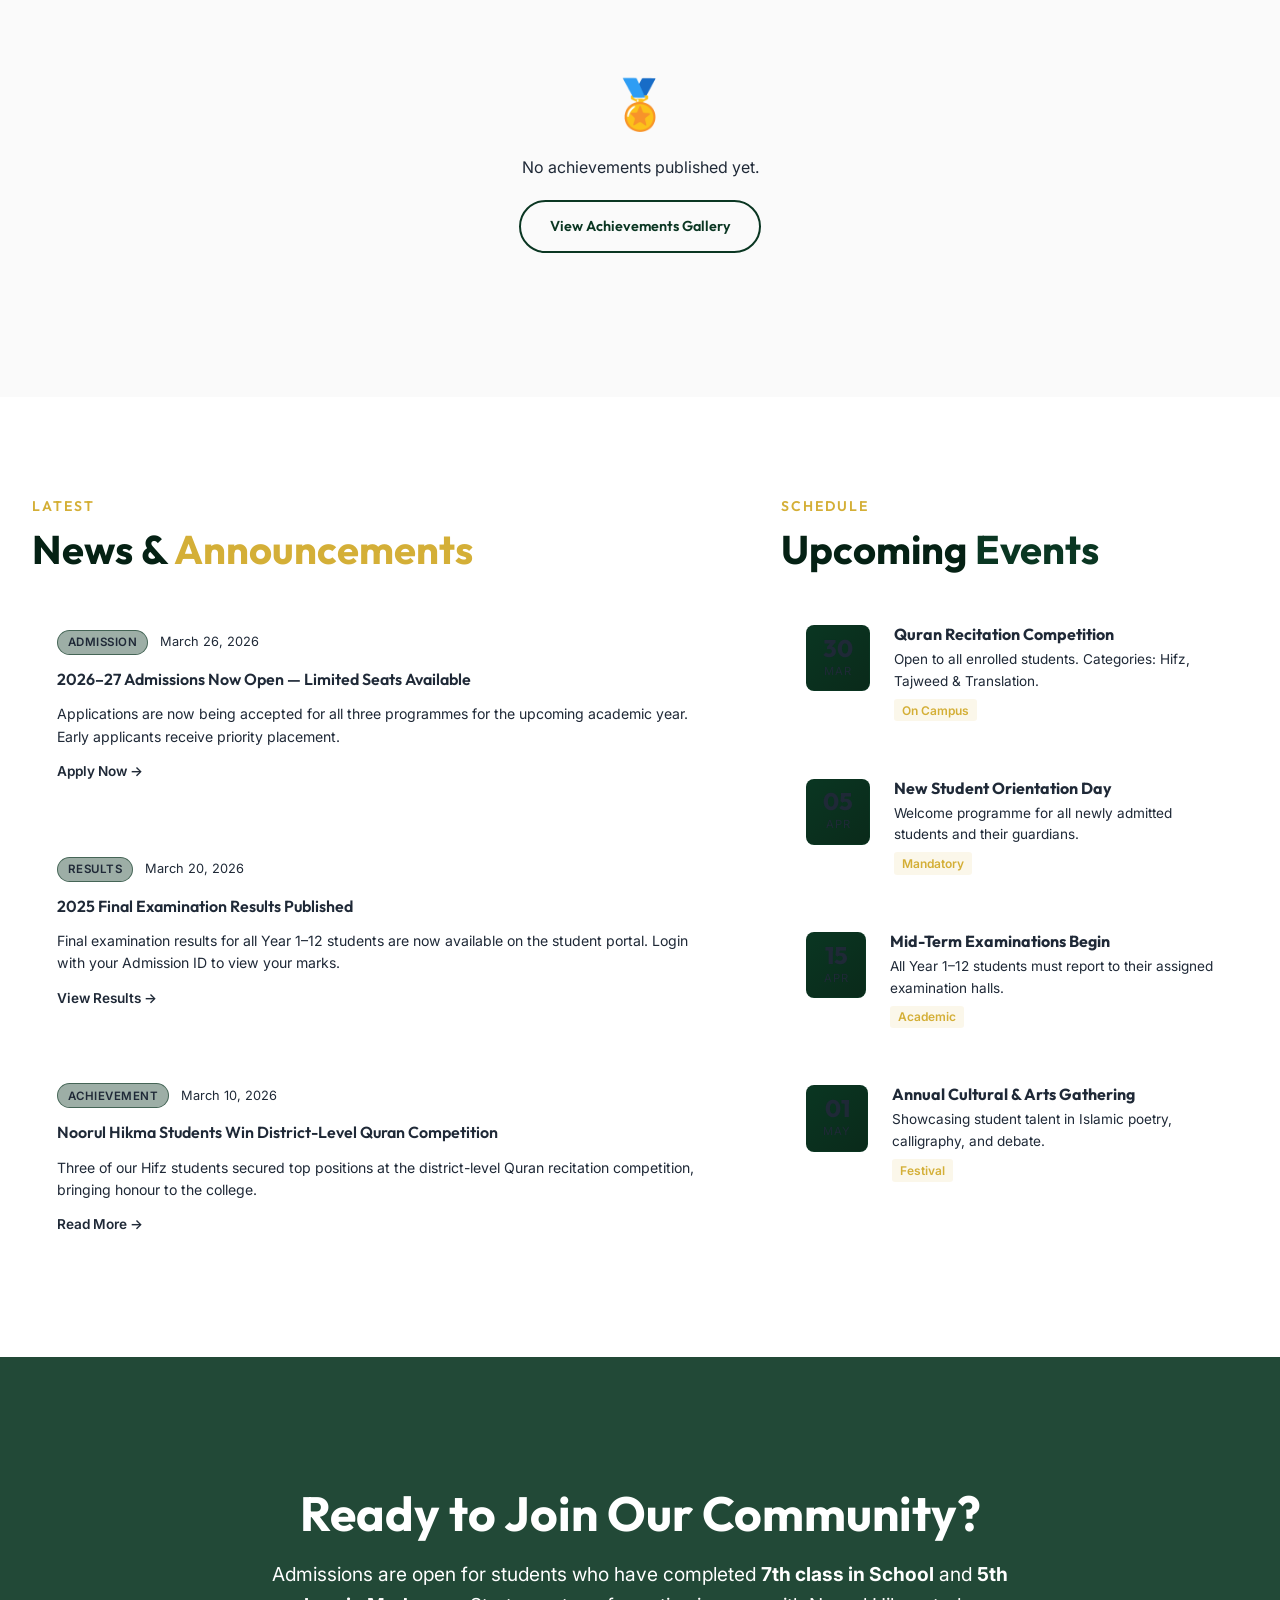
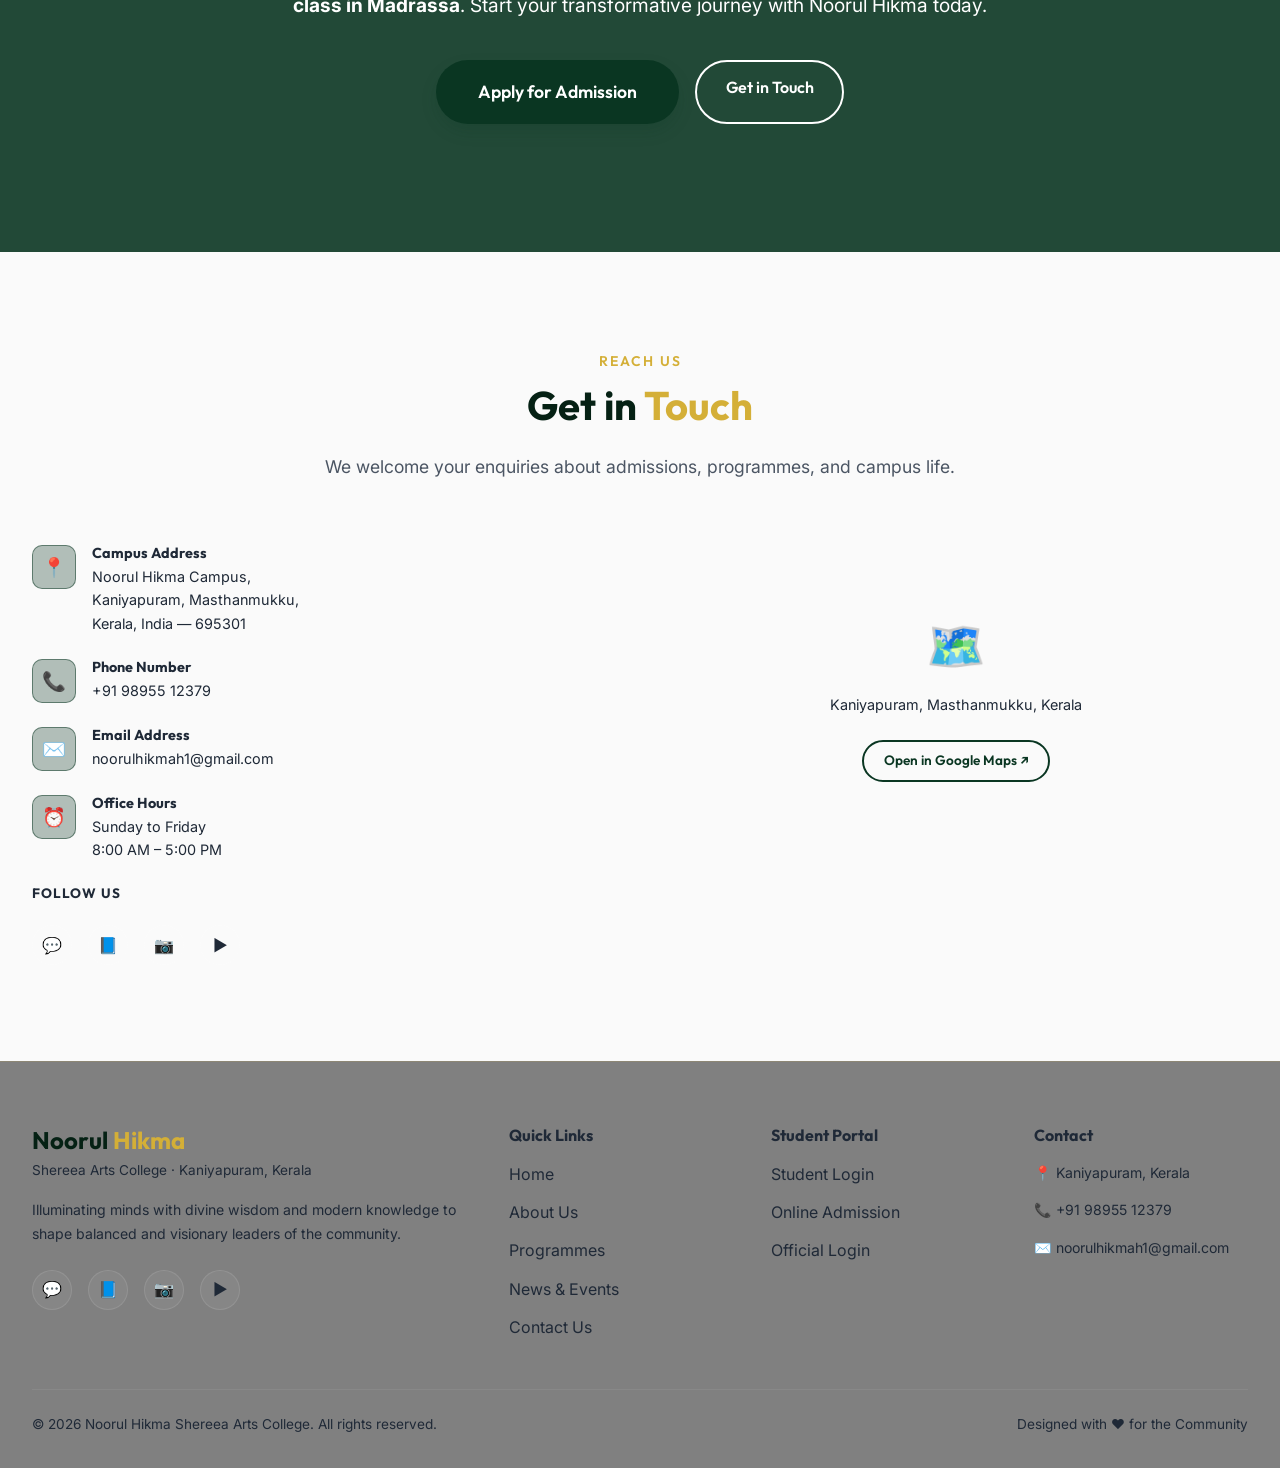
==== commit a2d4a63d: "Update index.html" ====
--- a/index.html
+++ b/index.html
@@ -851,6 +851,13 @@
                 <h2 class="section-title">Meet Our <span class="highlight-green">Faculty</span></h2>
                 <p>Guided by experienced scholars and educators committed to your academic and spiritual growth.</p>
             </div>
+              <div class="faculty-grid">
+                <div class="faculty-card fade-in-section delay-1">
+                    <div class="faculty-avatar"><img src = "../C:\Users\PC1\Pictures\Screenshots\Screenshot 2026-04-14 110841.png"></div>
+                    <div class="faculty-name">Sayyid Najumudheen Pookoya Al aidaroosi Al yamani  </div>
+                    <div class="faculty-role"> Collage Director </div>
+                    <div class="faculty-subject"> A famous Indian Union Muslim League politician and spiritual leader.</div>
+                </div>
             <div class="faculty-grid">
                 <div class="faculty-card fade-in-section delay-1">
                     <div class="faculty-avatar">👨‍🏫</div>
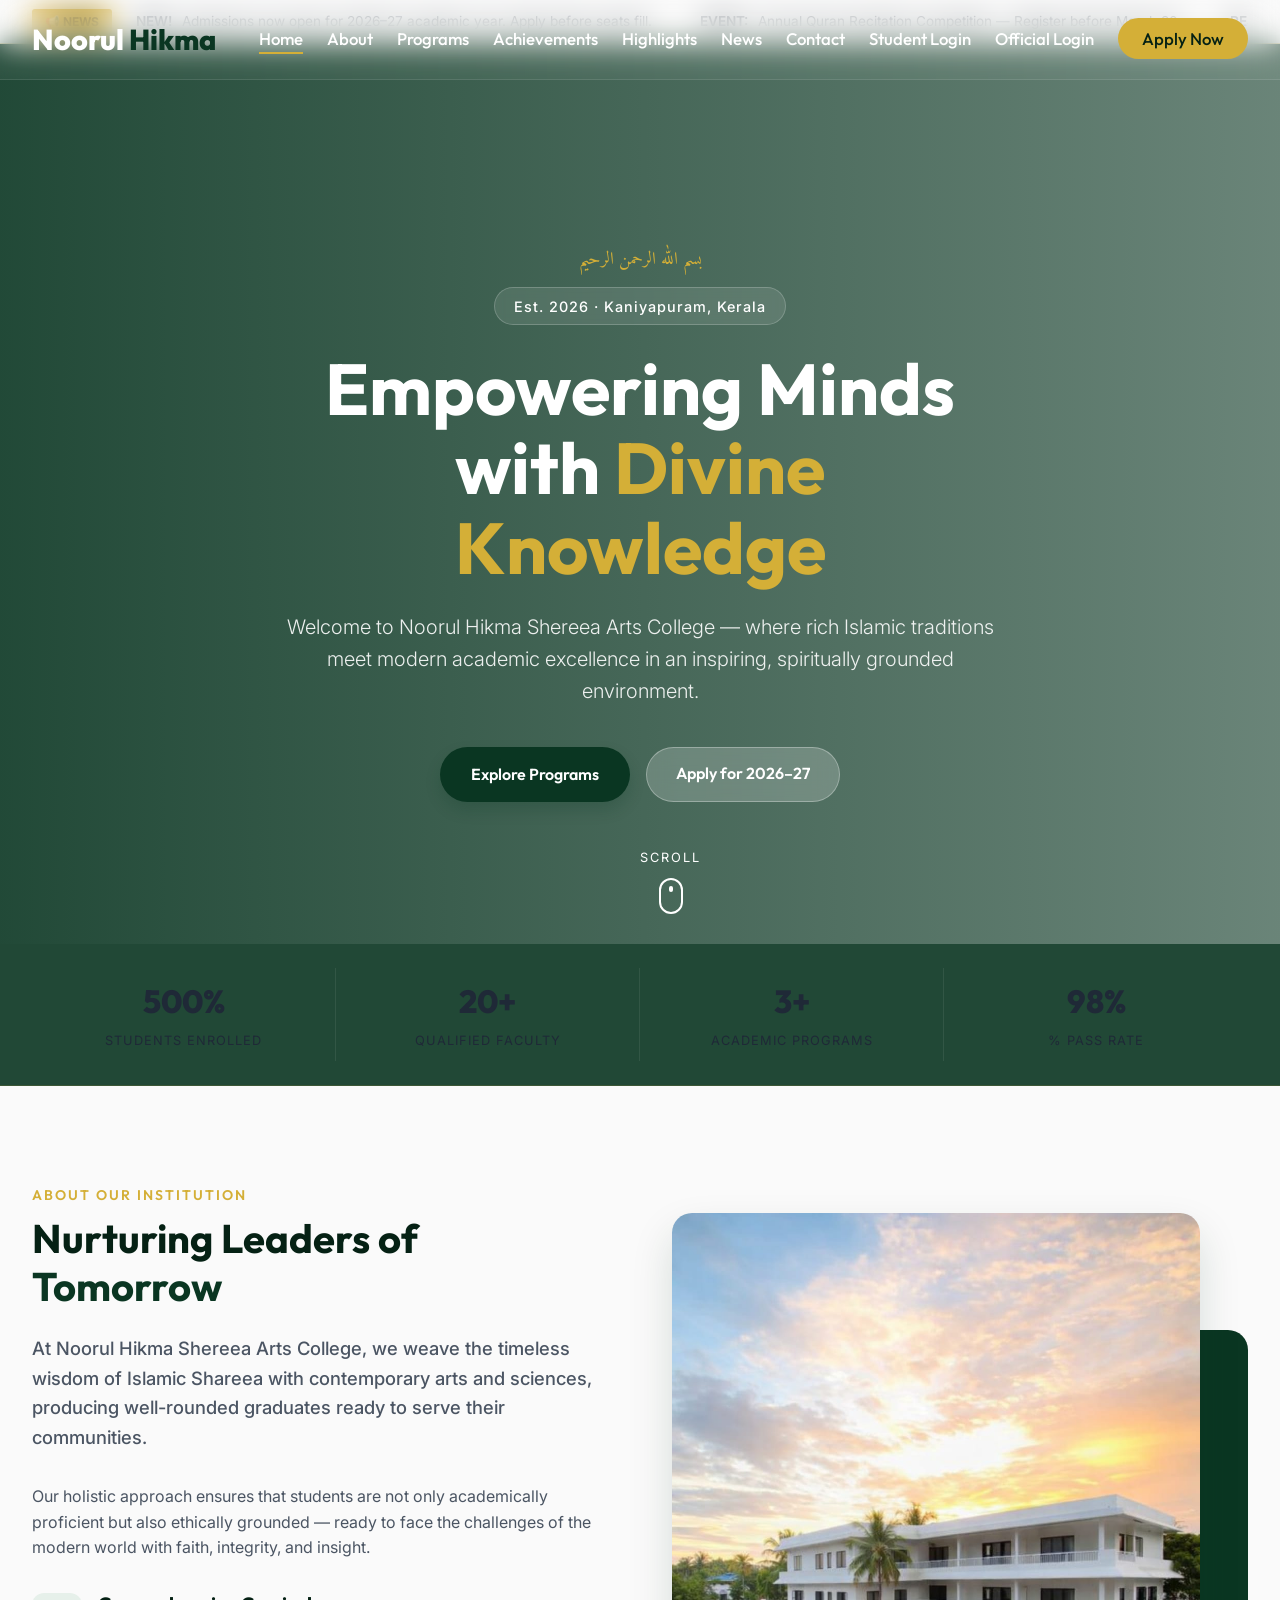
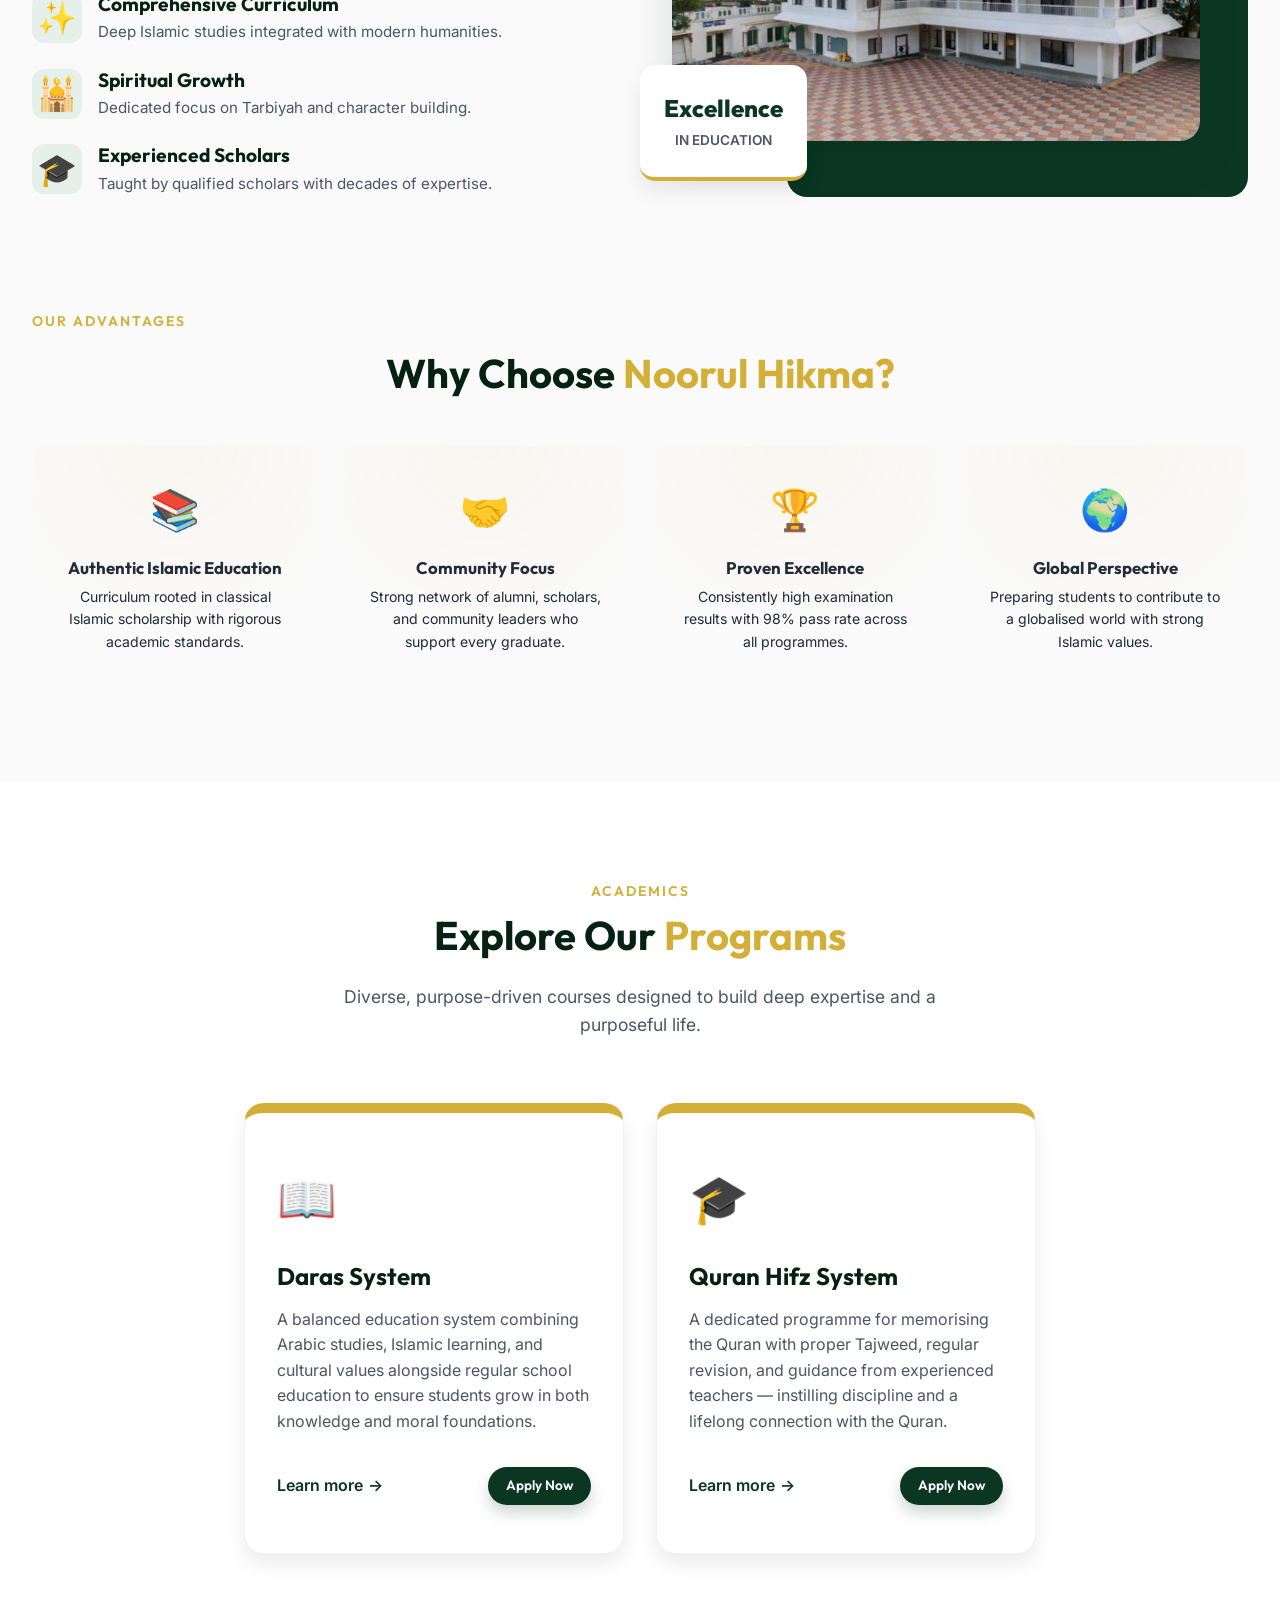
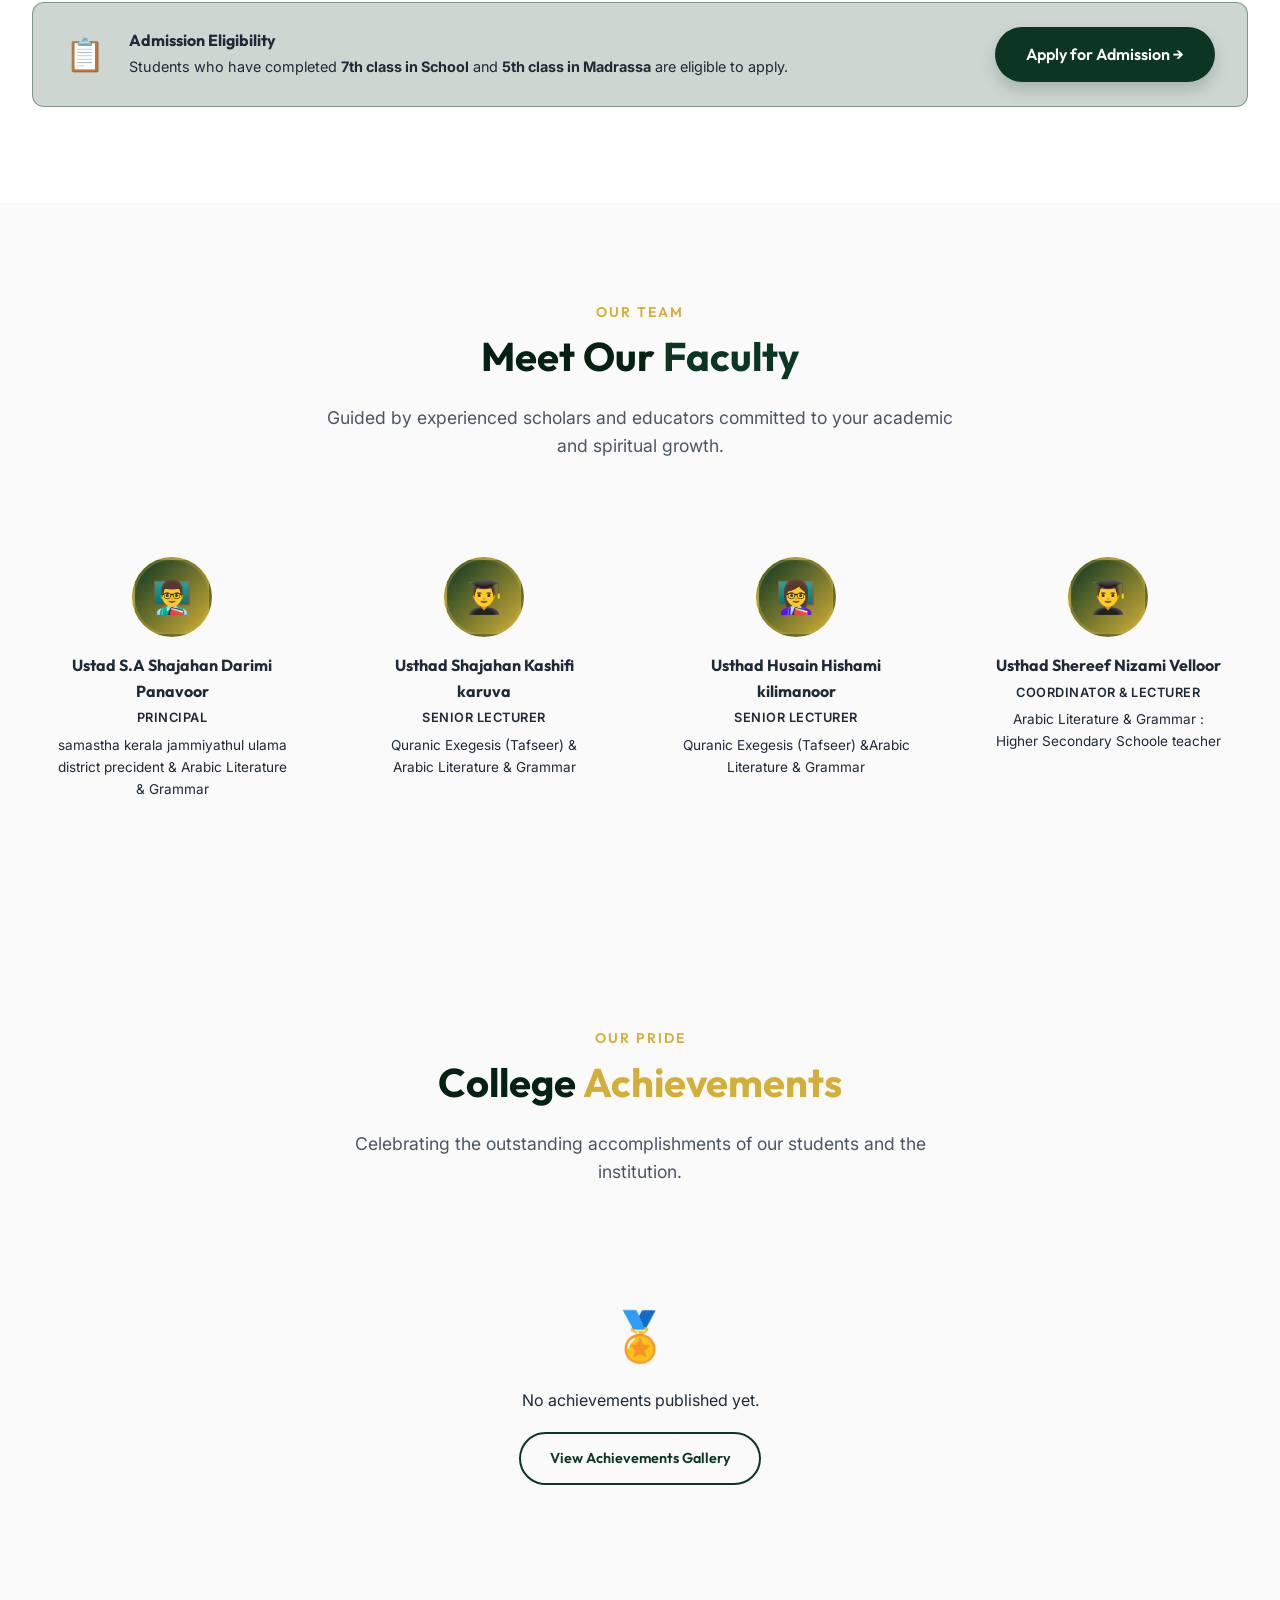
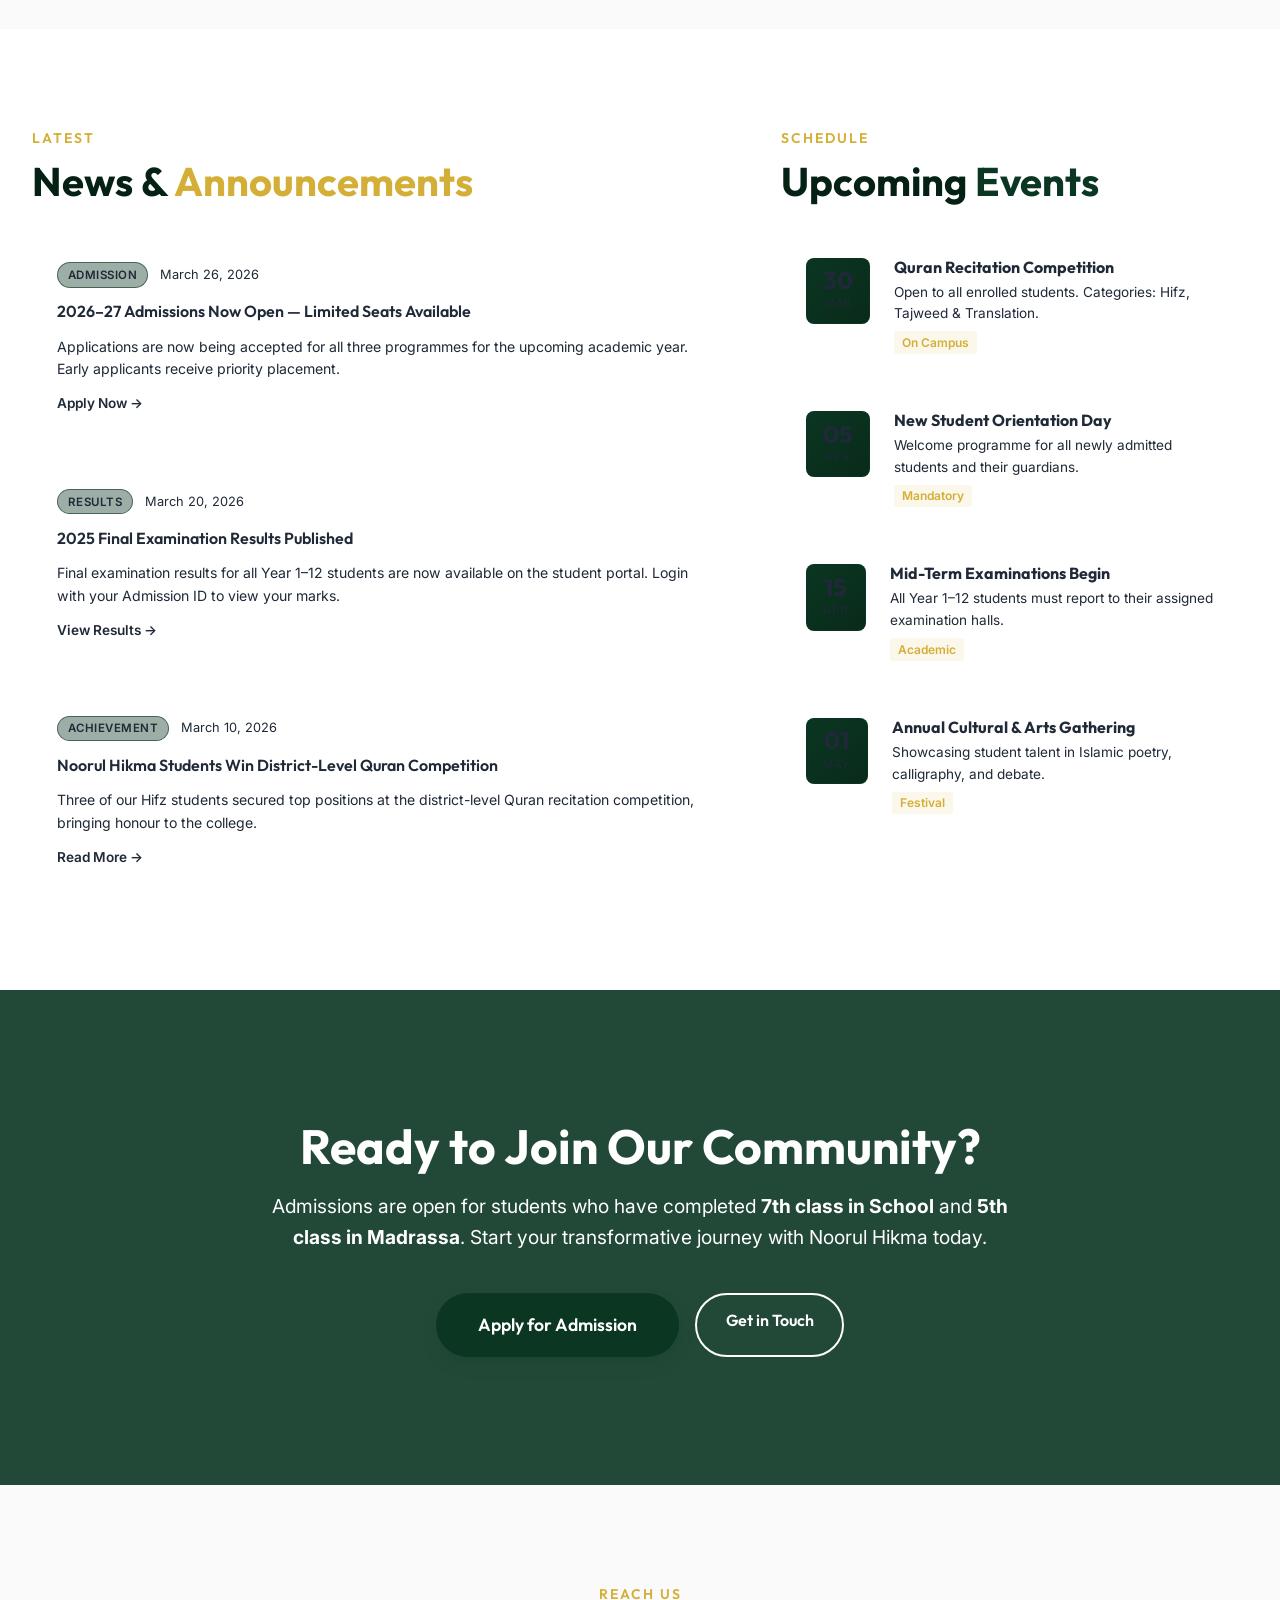
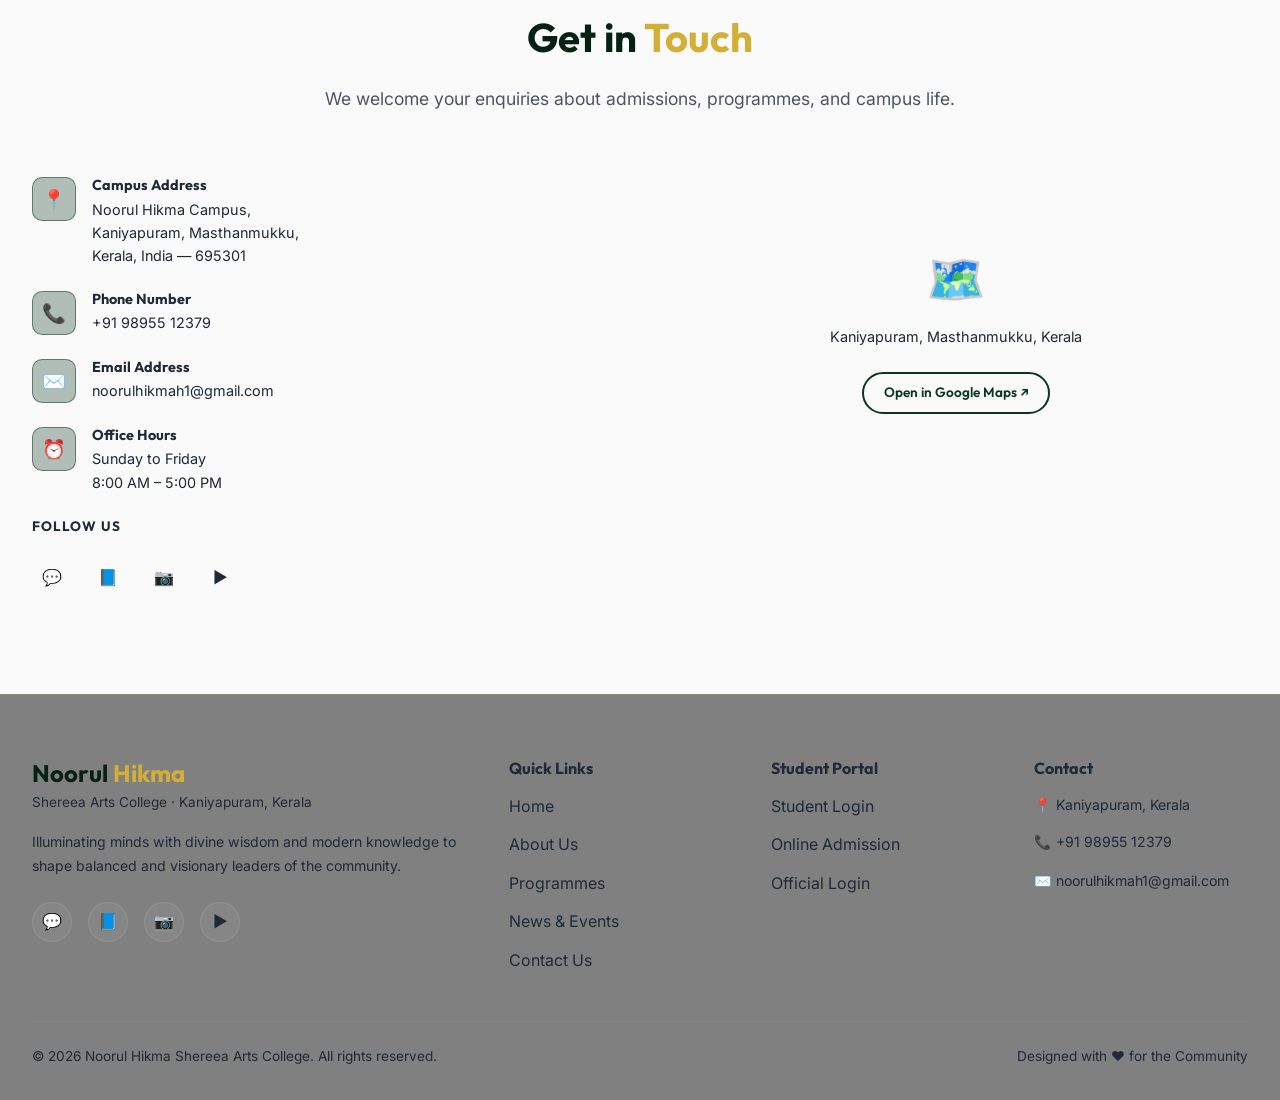
==== commit 718703cf: "Remove faculty card for Sayyid Najumudheen Removed a faculty card for Sayyid Najumudheen Pookoya Al " ====
--- a/index.html
+++ b/index.html
@@ -851,13 +851,6 @@
                 <h2 class="section-title">Meet Our <span class="highlight-green">Faculty</span></h2>
                 <p>Guided by experienced scholars and educators committed to your academic and spiritual growth.</p>
             </div>
-              <div class="faculty-grid">
-                <div class="faculty-card fade-in-section delay-1">
-                    <div class="faculty-avatar"><img src = "../C:\Users\PC1\Pictures\Screenshots\Screenshot 2026-04-14 110841.png"></div>
-                    <div class="faculty-name">Sayyid Najumudheen Pookoya Al aidaroosi Al yamani  </div>
-                    <div class="faculty-role"> Collage Director </div>
-                    <div class="faculty-subject"> A famous Indian Union Muslim League politician and spiritual leader.</div>
-                </div>
             <div class="faculty-grid">
                 <div class="faculty-card fade-in-section delay-1">
                     <div class="faculty-avatar">👨‍🏫</div>
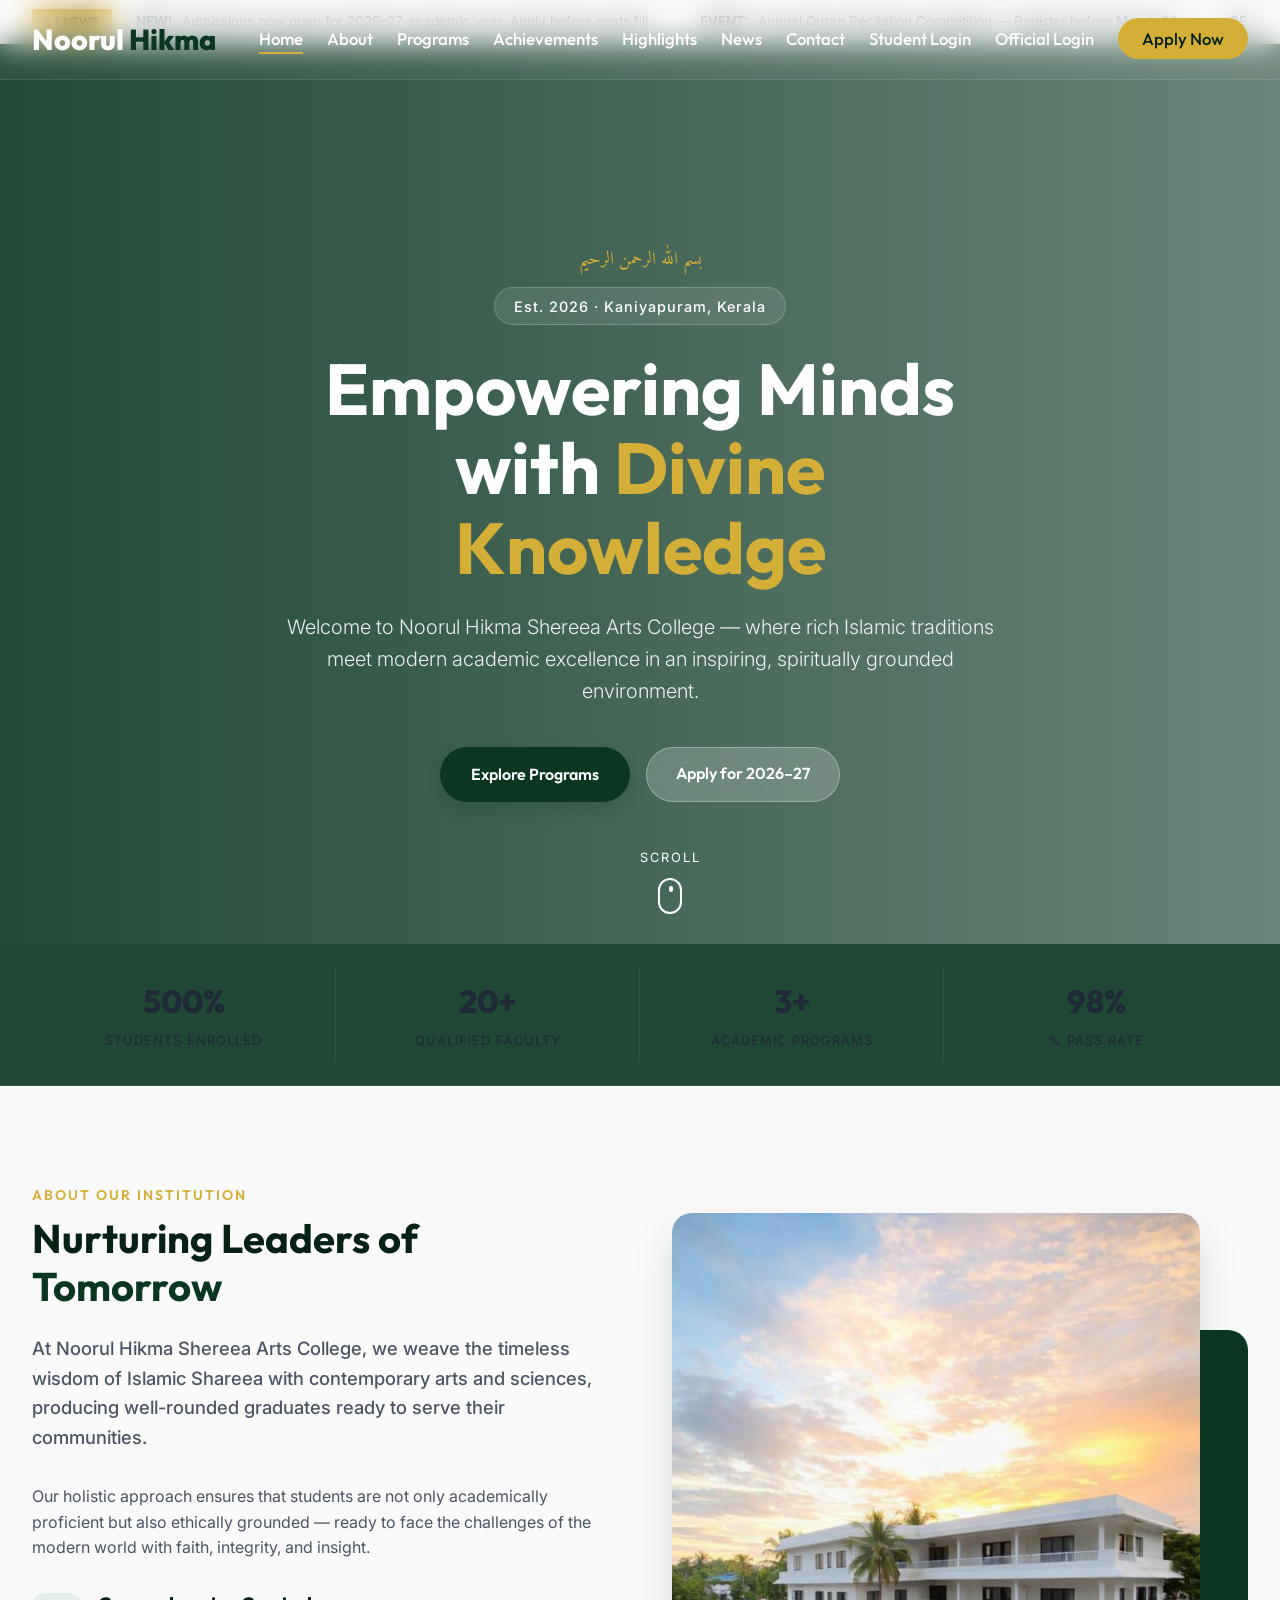
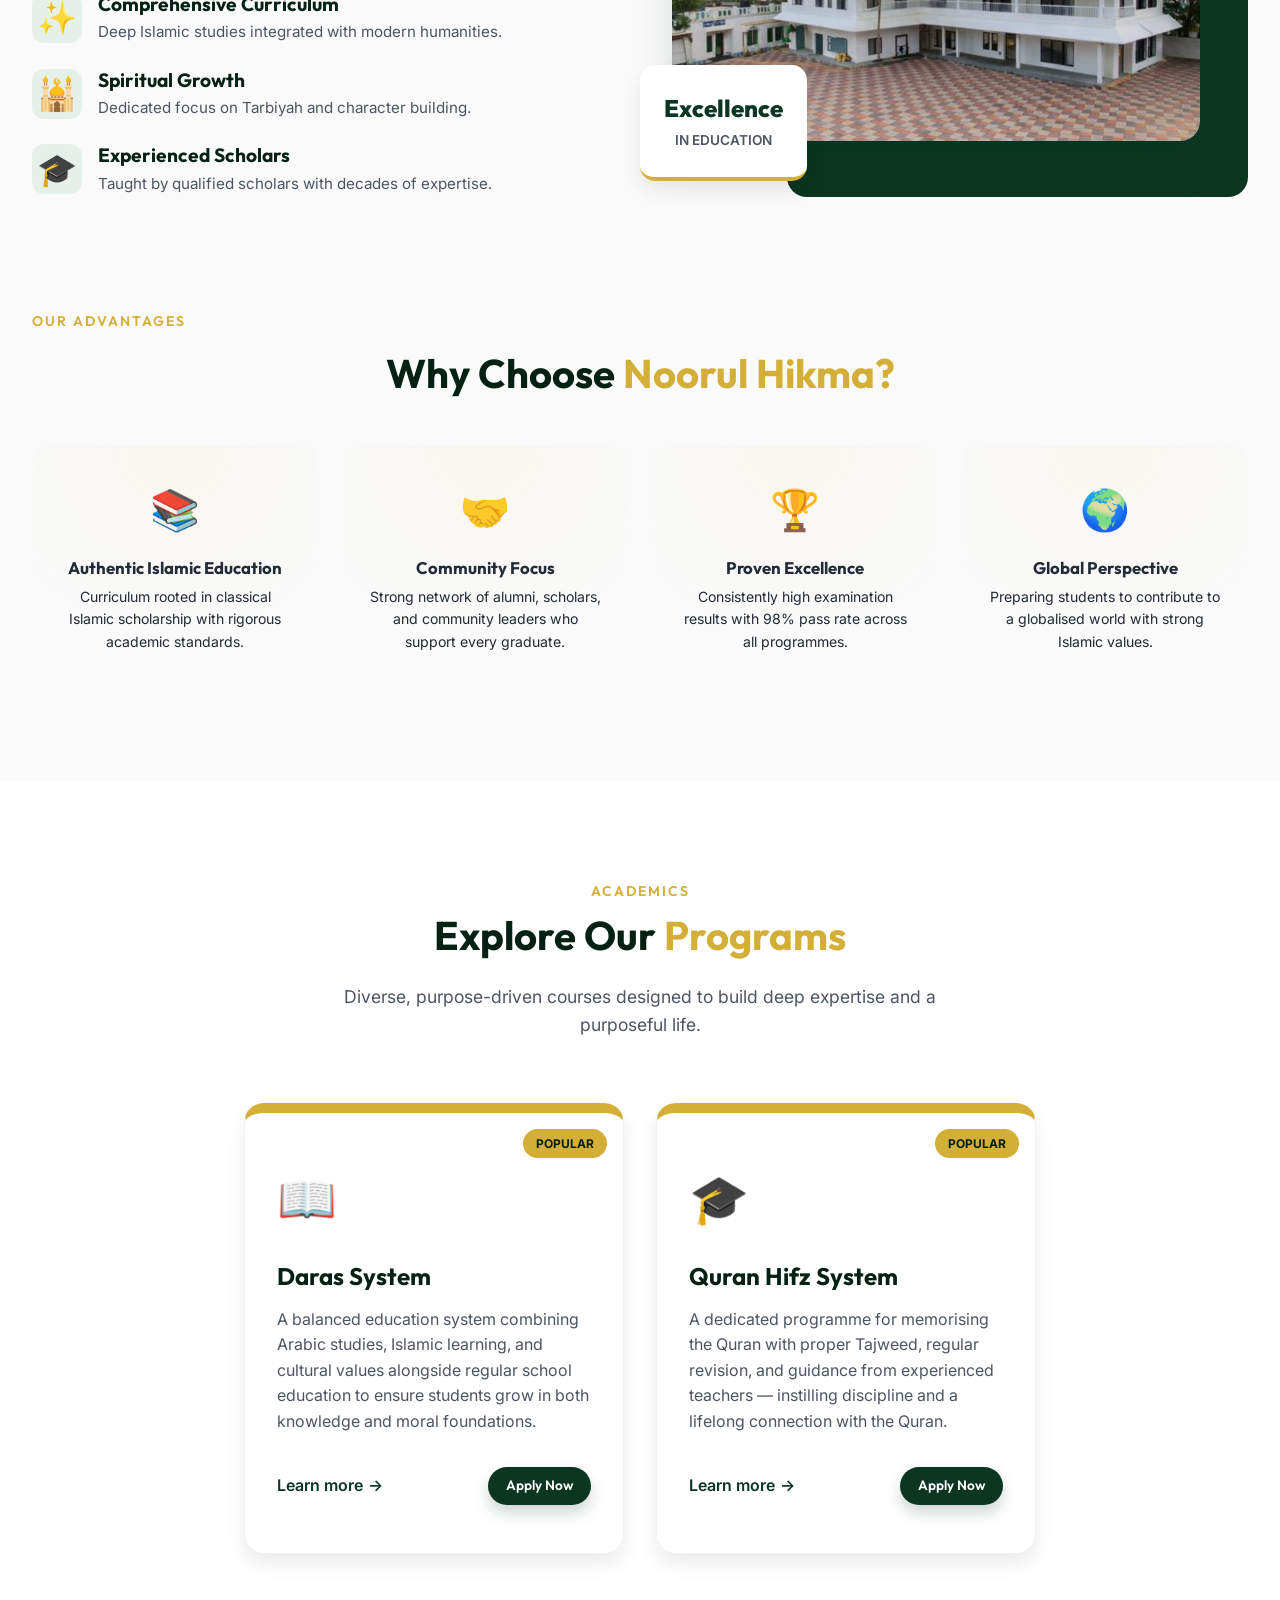
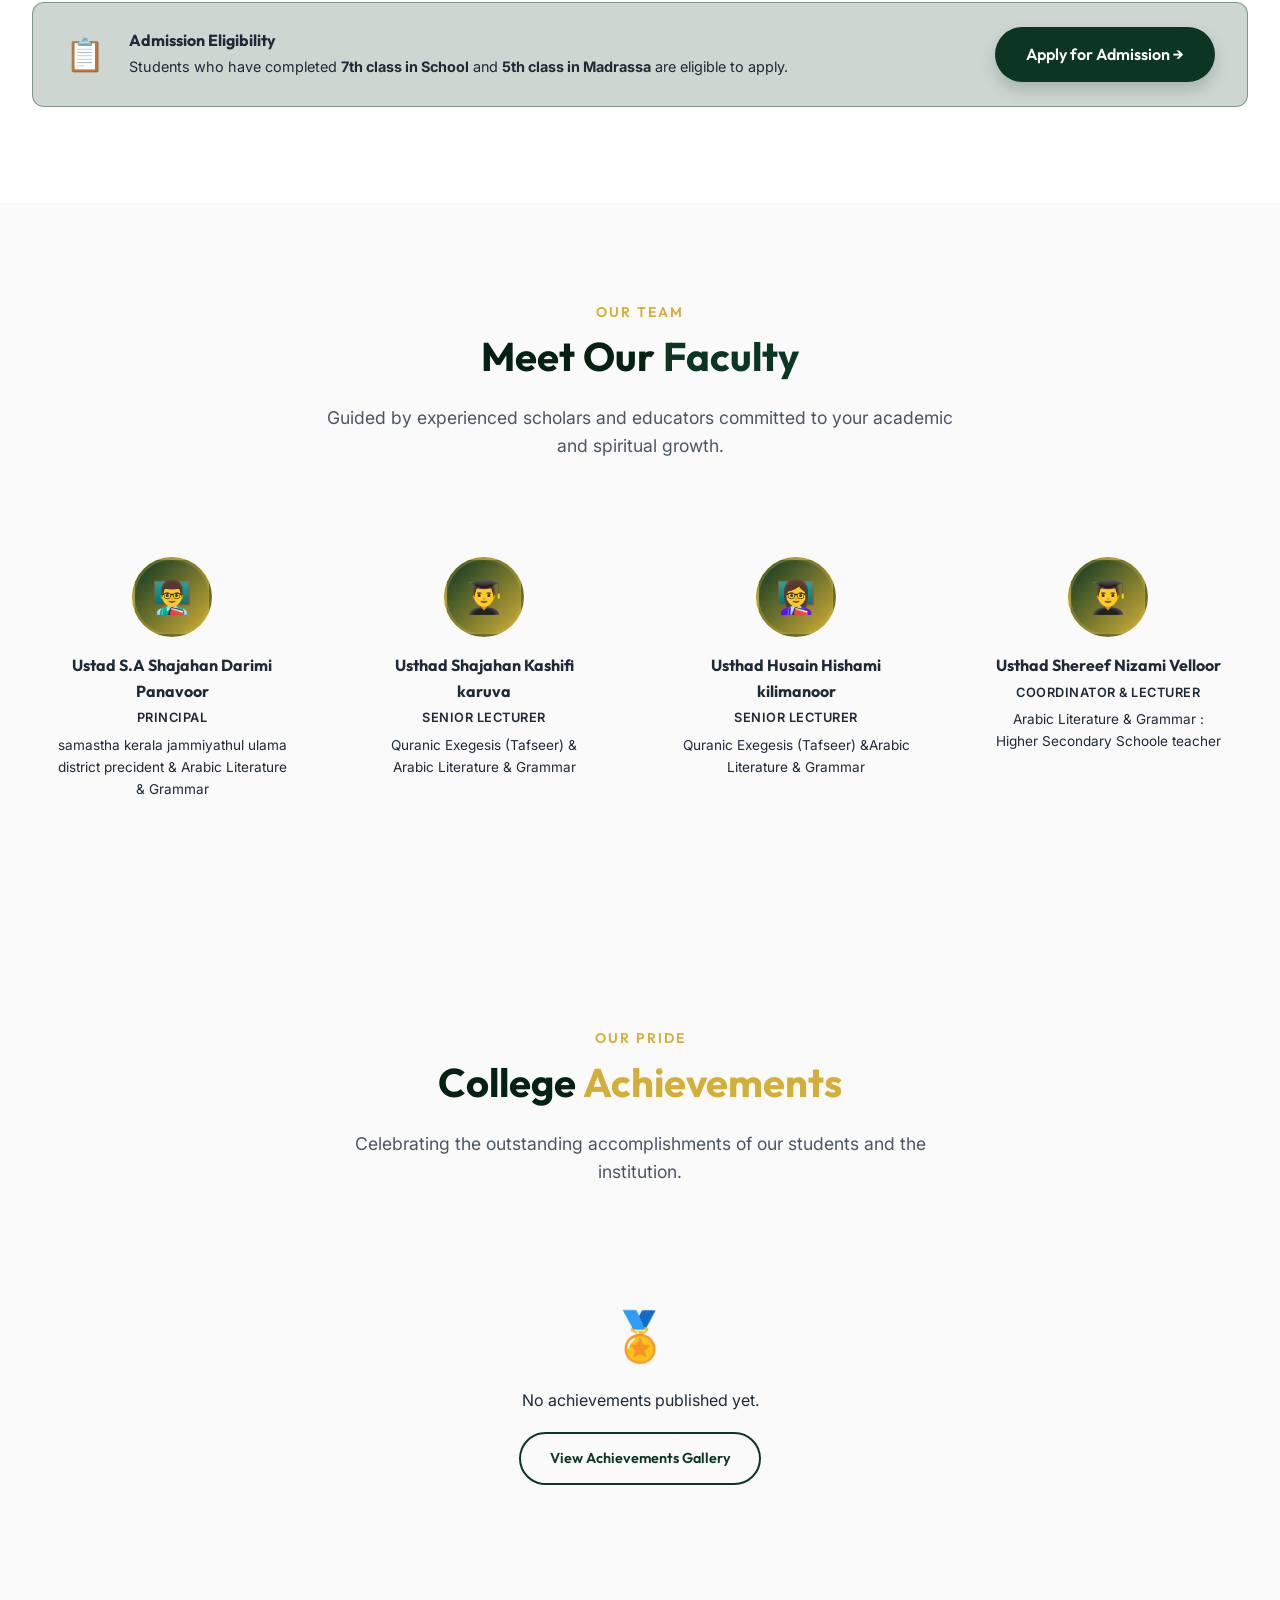
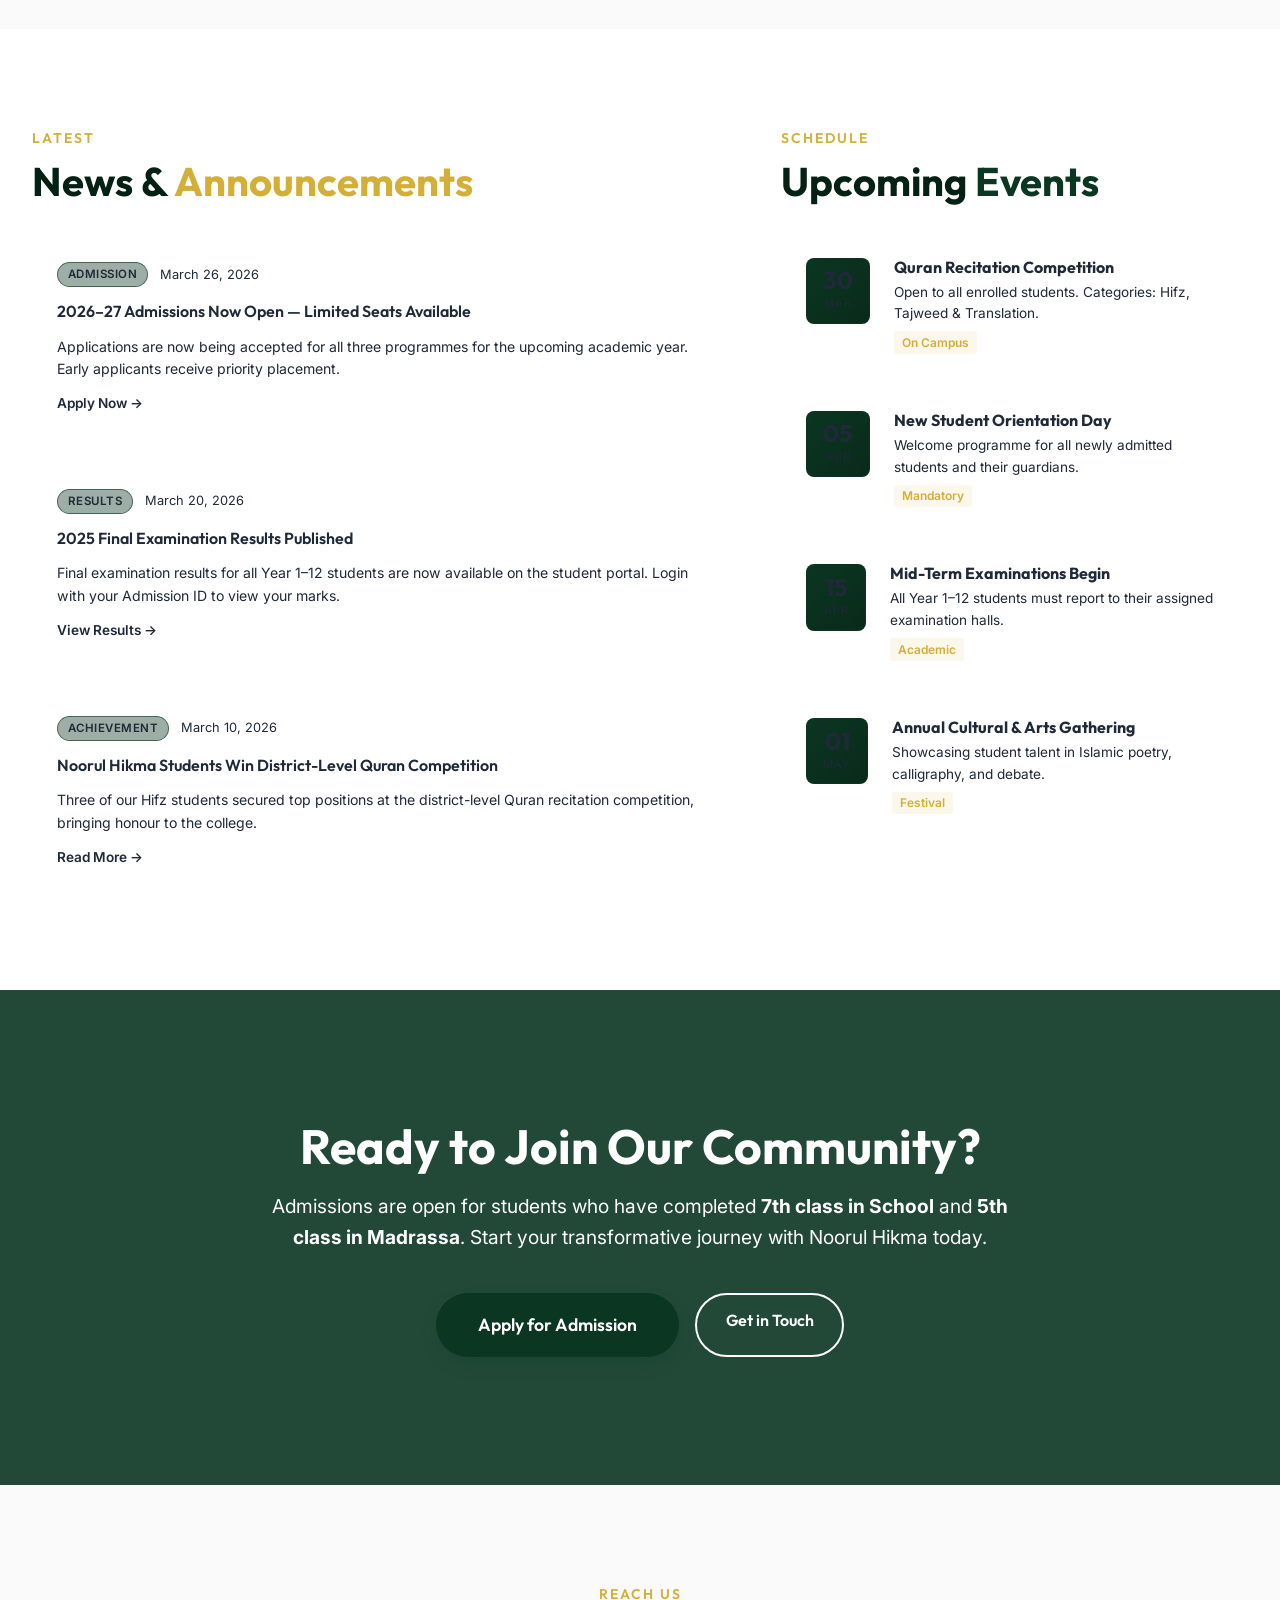
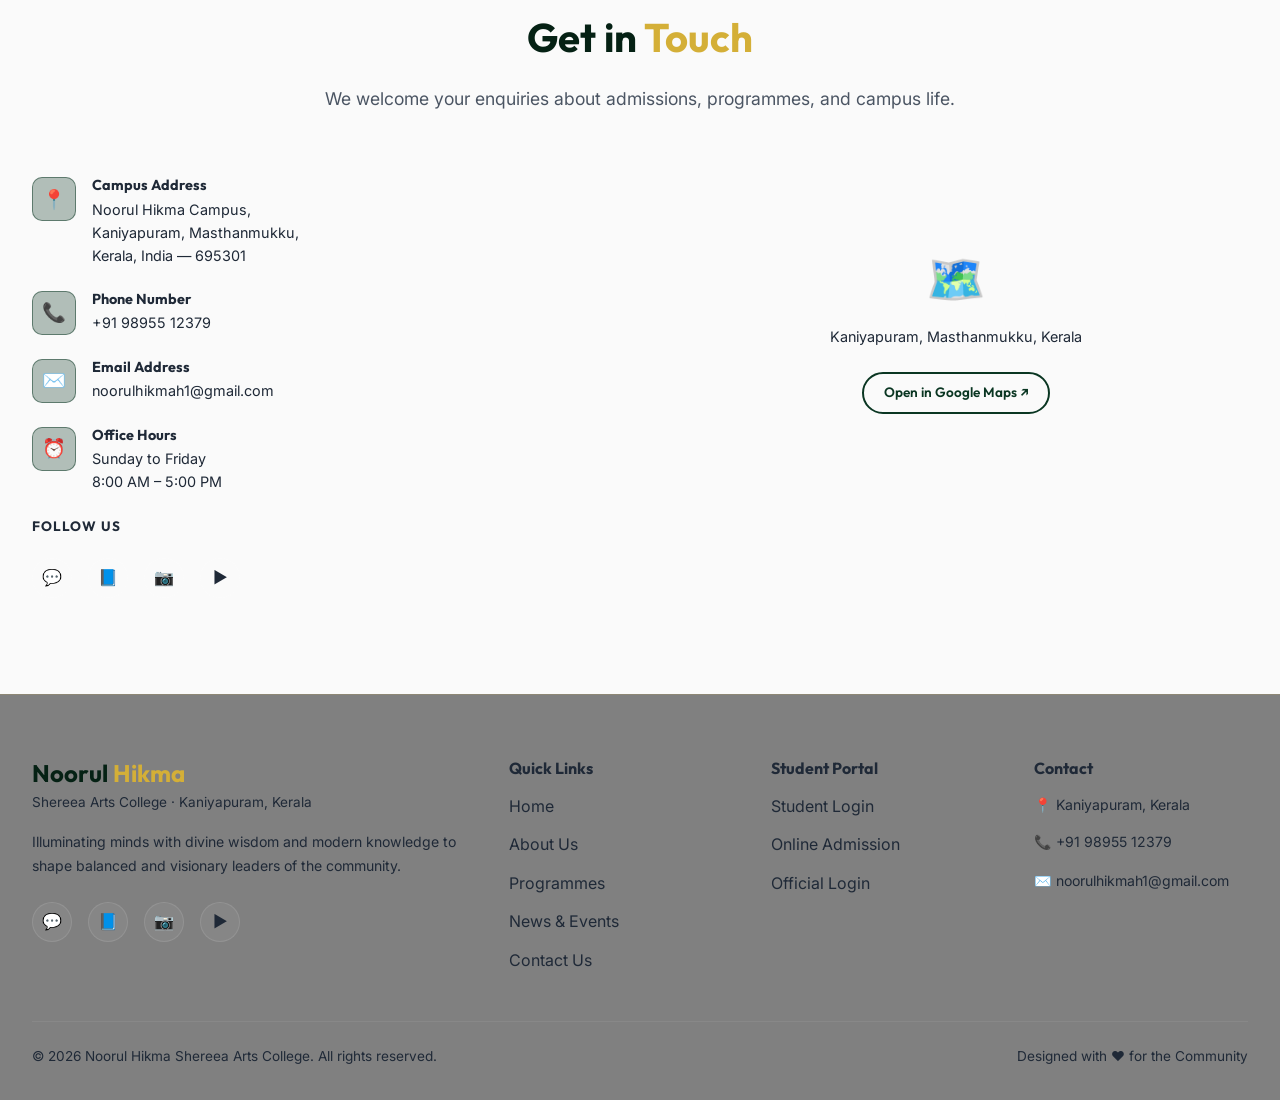
==== commit ec93d6b7: "Update index.html" ====
--- a/index.html
+++ b/index.html
@@ -1062,7 +1062,7 @@
                     <div class="contact-map fade-in-section delay-2">
                         <span style="font-size:3rem;">🗺️</span>
                         <p style="margin:0; font-size:0.9rem;">Kaniyapuram, Masthanmukku, Kerala</p>
-                        <a href="https://maps.google.com/?q=Kaniyapuram,Kerala" target="_blank" class="btn btn-outline"
+                        <a href="https://share.google/eMkMniC0hgACeB9jv" target="_blank" class="btn btn-outline"
                             style="margin-top:1rem; font-size:0.85rem; padding:0.5rem 1.2rem;">Open in Google Maps ↗</a>
                     </div>
                 </div>
